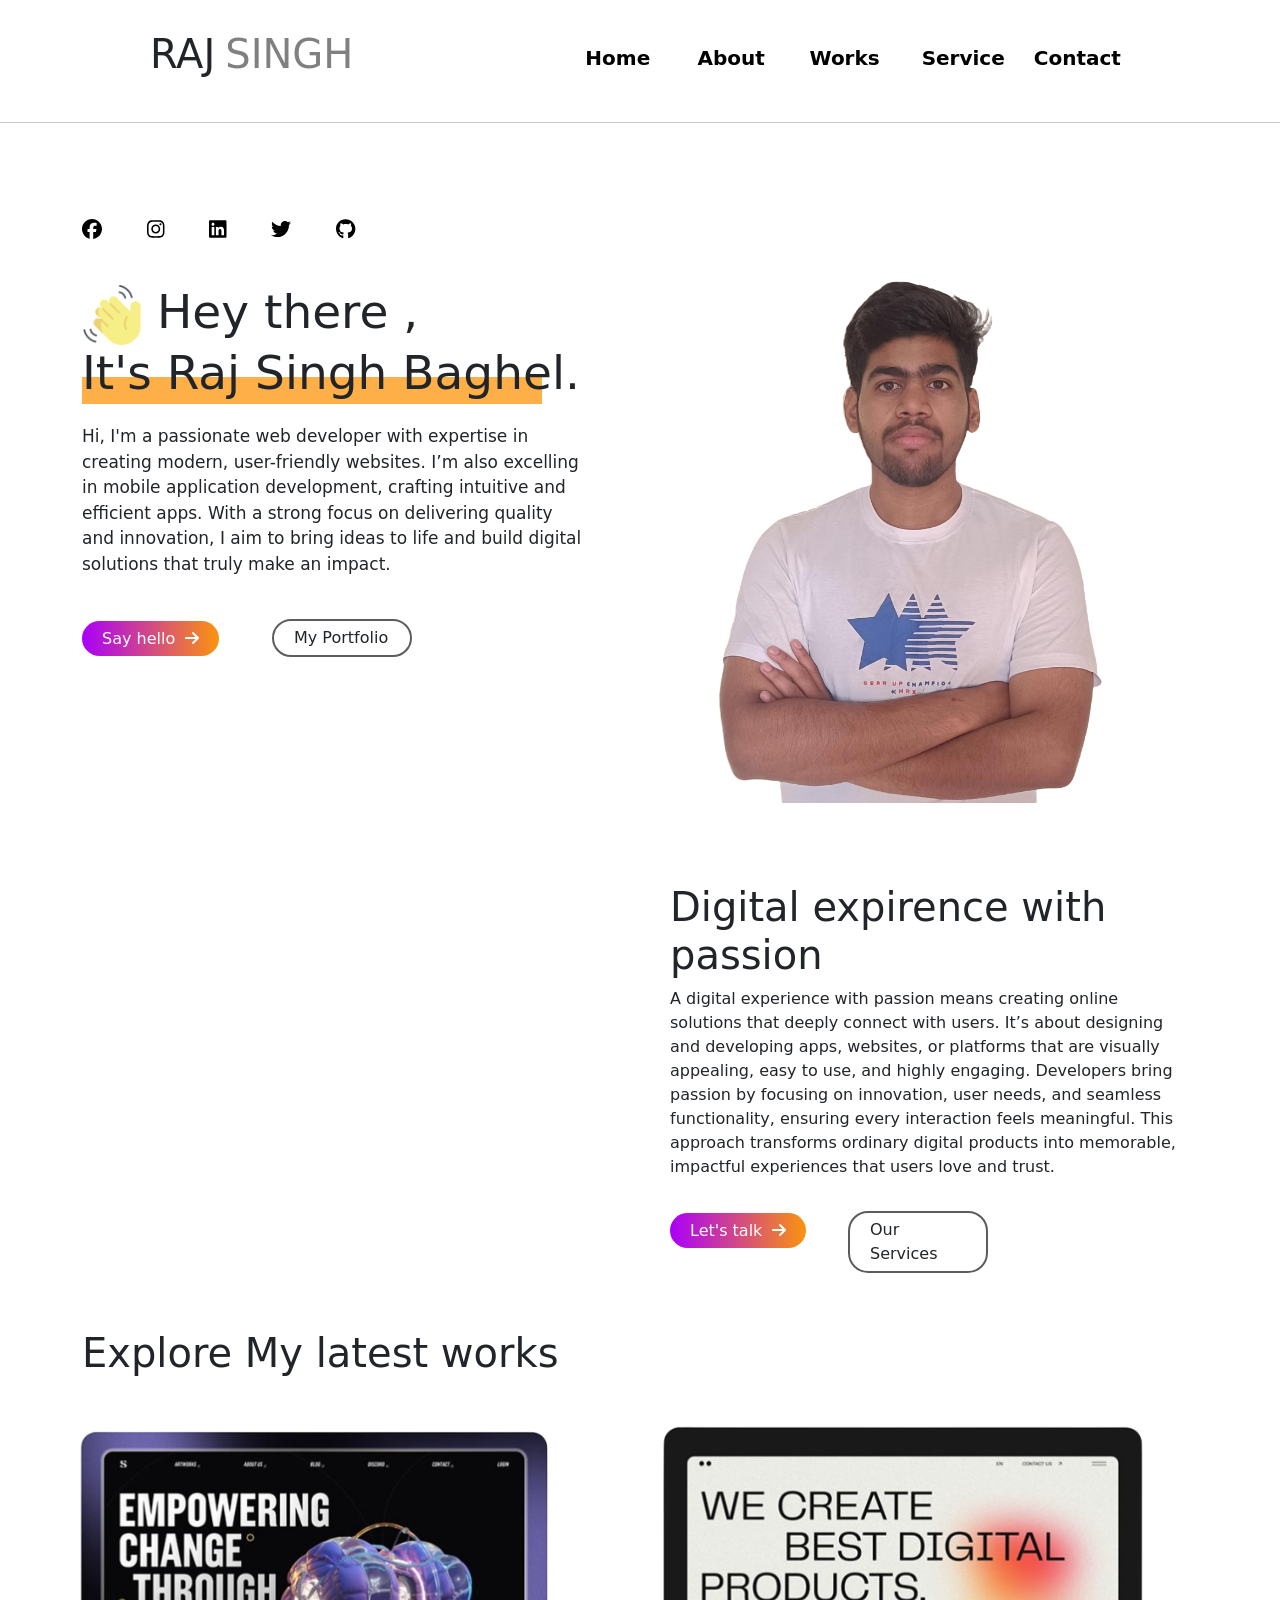
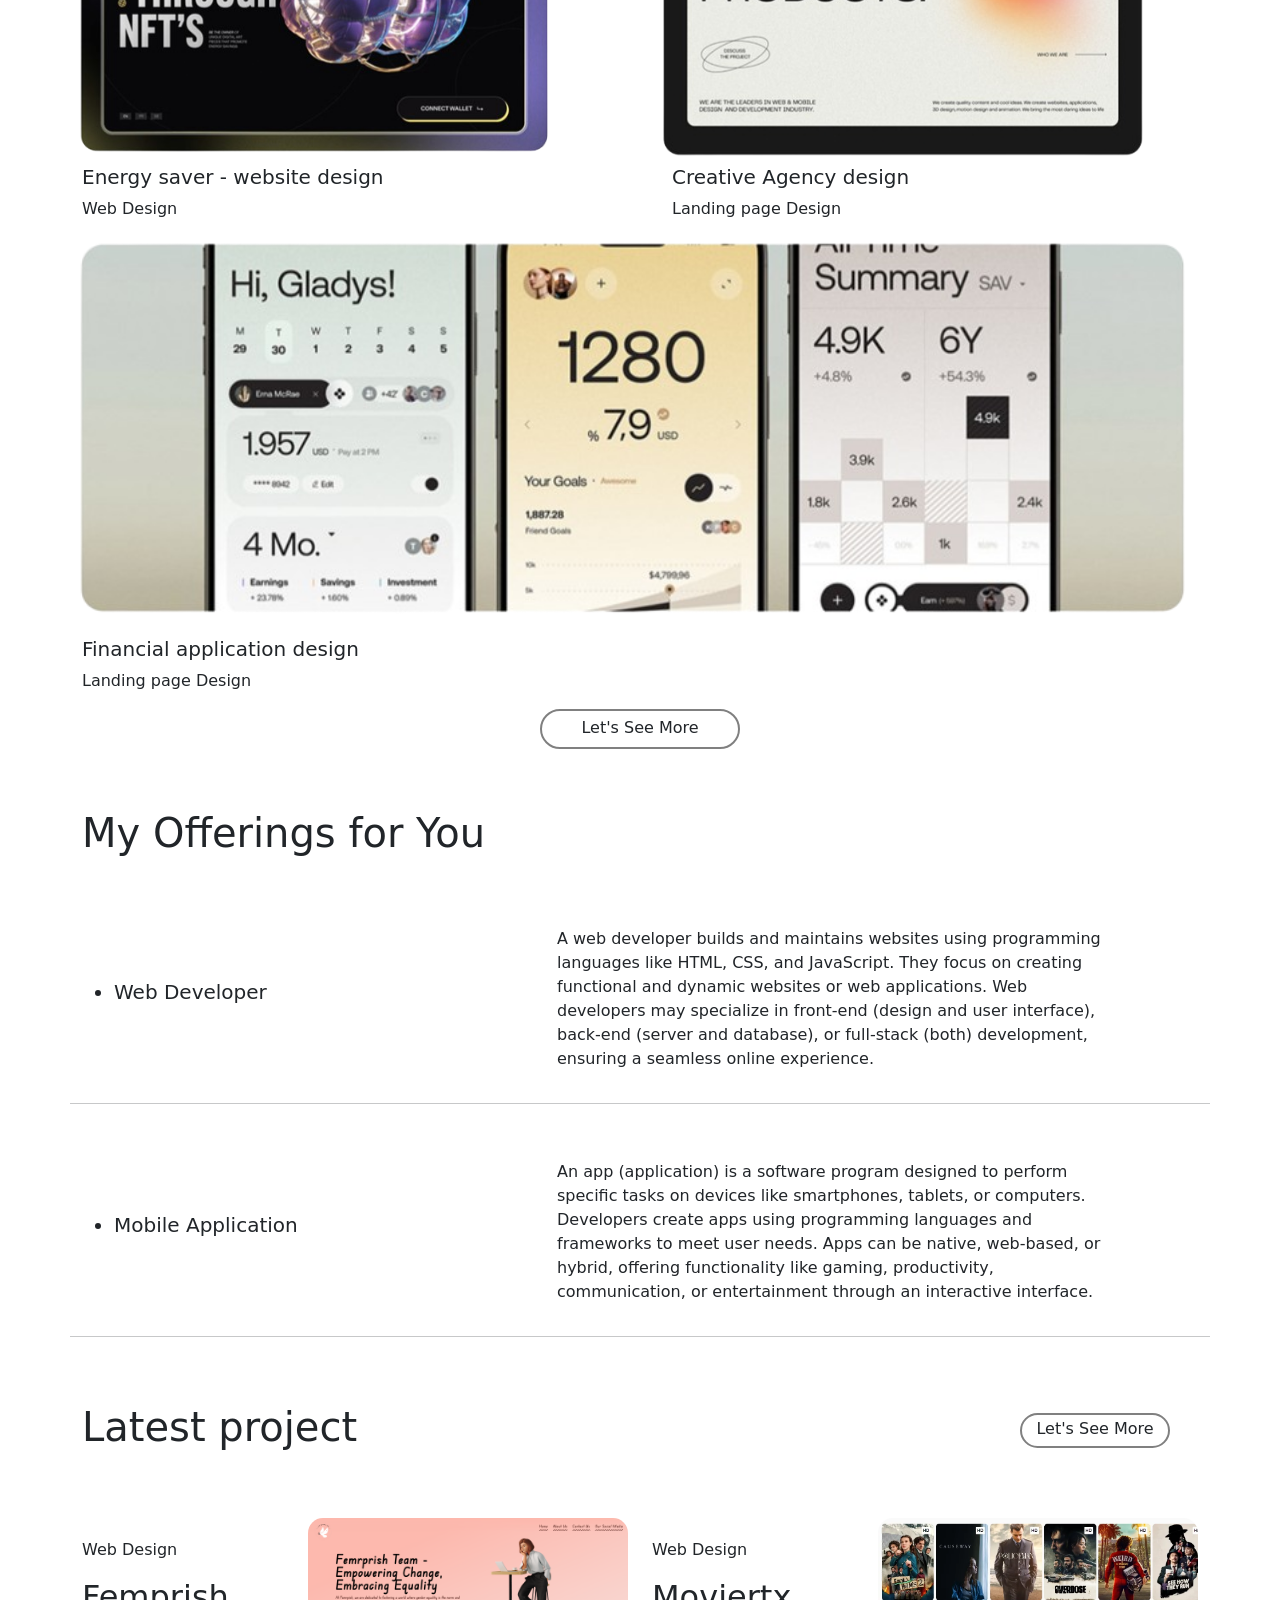
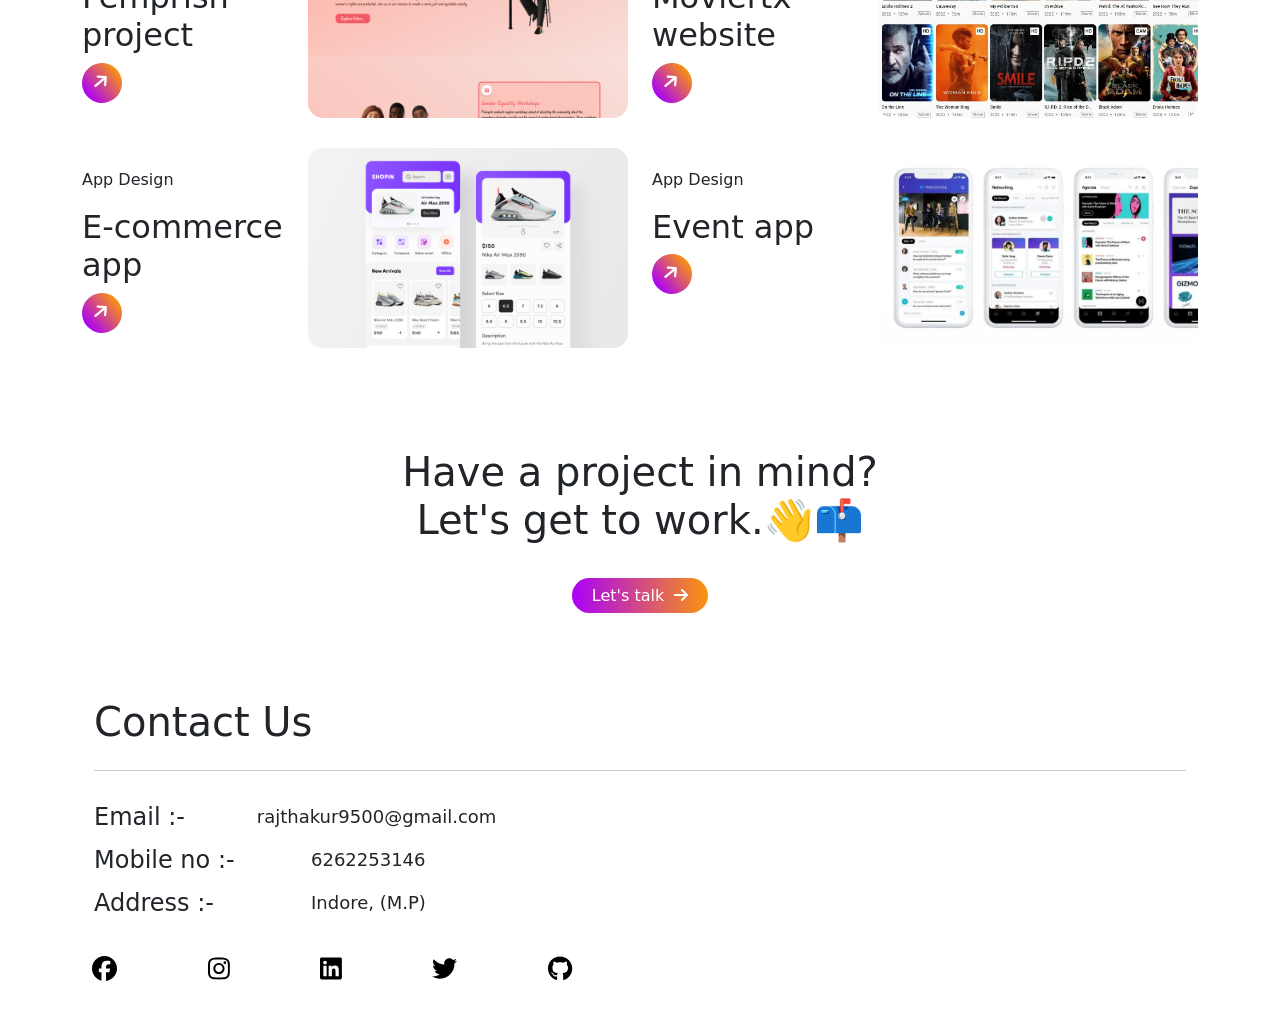
==== index.html @ 068fa15e "by raj" ====
<!DOCTYPE html>
<html lang="en">

<head>
    <meta charset="UTF-8">
    <meta name="viewport" content="width=device-width, initial-scale=1.0">
    <title>Document</title>
    <link rel="stylesheet" href="./assets/css/all.min.css">
    <link rel="stylesheet" href="./assets//css/bootstrap.min.css">
    <link rel="stylesheet" href="./assets/css/style.css">
</head>

<body>
    <div class="container-fluid">

        <div class="row r1">
            
    <nav class="navbar">
            <div class="col-4 c1">
                <div class="col" style="display: flex; align-items: center;justify-content: center;">
                    <h1>RAJ</h1>
                    <h1 style="margin-left: 10px; color: gray;">SINGH</h1>
                </div>
            </div>
            <div class=" col-2 hamburger-menu">
                <i style="font-size: 25px; margin-left: 40px;" class="fa fa-bars"></i>
            </div>
            <div class=" col-lg-10 nav-menu hide">
                <div class="row">
              <div class="col-lg-2 head">  <a href="#home">Home</a></div>
                    
         <div class="col-lg-2 head">
                     
            <a href="#about">About</a>
         </div>
          
           <div class="col-lg-2 head">
             
            <a href="#works">Works</a>
           </div>
            
            
           <div class="col-lg-2 head">
            <a href="#service">Service</a>
            
           </div>
           
           <div class="col-lg-2 head">  
               <a href="#contact">Contact</a>
            </div>
        <!--     <div class="col-lg-2 c2">
                <span class="talk">
                   <a style="text-decoration: none;color: black;" href="mailto:rajthakur9500@gmail.com"> Let's talk<i  class="fa-solid fa-arrow-right"></i></a>
                </span>
   
              </div> -->
             
  
            </div>
           
        </div>
        </nav>
        </div>
        
  

</div>
  
     
        <hr>
        <div class="container">
            <div class="row2">
                <div class="col-lg-12">
                    <div class="row">
                        <div class="col-lg-6 info">
                            <div class="col-lg-6 icons mt-3">
                                <a href="https://www.facebook.com/Rajsinghbaghel003/"><div ><i class="fab fa-facebook"></i></div></a>
                                <a href="https://www.instagram.com/raj_baghel_003/">
                                    <div ><i class="fab fa-instagram"></i></div>
                                </a>
                                <a href="https://www.linkedin.com/in/rajsinghbaghel9500/">
                                    <div ><i class="fab fa-linkedin"></i></div>
                                </a>
                               <a href="https://x.com/RajSing70671135">
                                <div ><i class="fab fa-twitter"></i></div>
                               </a>
                               
                            <a href="https://github.com/Rajsingh9500">
                                <div class=""><i class="fab fa-github"></i></div>
                            </a>
                            </div>
                            <div class="name">
                                <h1><img class="img" src="./assets/img/waving-hand.png" alt=""> Hey there , <br>
                                    <p>It's Raj Singh Baghel.</p>
                                </h1>
                                <div style="background: #feaf48; height: 27px; width: 460px; margin-top: -40px;"></div>

                                <p class="txt1">Hi, I'm a passionate web developer with expertise in creating modern, user-friendly websites. I’m also excelling in mobile application development, crafting intuitive and efficient apps. With a strong focus on delivering quality and innovation, I aim to bring ideas to life and build digital solutions that truly make an impact.</p>


                            </div>
                            <div style="margin-top: 50px;" class="row">
                                <div class="col-lg-4">
                                    <span class="btn_a">
                                        Say hello<i style="margin-left: 10px;" class="fa-solid fa-arrow-right"></i>
                                    </span>
                                </div>
                                <div class="col-lg-4 porfolio">


                                    <p class="btn_b">My Portfolio</p>
                                </div>
                            </div>

                        </div>
                       <div class=" col-lg-6 circle">
                        <div class="col-lg-12 user_img">

                        </div>
                       </div>
                    </div>
                </div>



            </div>

            <div class="col-lg-12 cc">
                <div class="row">
                    <div class="col-lg-6 img1">

                    </div>
                    <div class="col-lg-6 cctxt">
                        <h1>Digital expirence with <br>passion</h1>
                        <p>A digital experience with passion means creating online solutions that deeply connect with users. It’s about designing and developing apps, websites, or platforms that are visually appealing, easy to use, and highly engaging. Developers bring passion by focusing on innovation, user needs, and seamless functionality, ensuring every interaction feels meaningful. This approach transforms ordinary digital products into memorable, impactful experiences that users love and trust.</p>


                        <div style="margin-top: 40px;" class="row">
                            <div class="col-lg-4">
                                <span class="btn_a">
                                    Let's talk<i style="margin-left: 10px;" class="fa-solid fa-arrow-right"></i>
                                </span>
                            </div>
                            <div class="col-lg-4">
                                <p class="btn_b">Our Services</p>
                            </div>
                        </div>
                    </div>
                </div>
            </div>


            <div class="col-lg-12 pr">
                <h1>Explore My latest works</h1>
                <div class="row">
                    <div class="col-lg-6">
                        <div class="pr-img1"></div>
                        <div class="xtxt">
                            <div class="pr-txt">
                                <h5>Energy saver - website design</h5>
                                <p>Web Design</p>
                            </div>
                            
                        </div>
                    </div>
                    <div class="col-lg-6">
                        <div class="pr-img2"></div>
                        <div class="xtxt1">
                            <div class="pr-txt">
                                <h5>Creative Agency design</h5>
                                <p>Landing page Design</p>
                            </div>
                           
                        </div>
                    </div>
                    <div class="col-lg-12">
                        <div class="pr-img3"></div>
                        <div class="xtxt2">
                            <div class="pr-txt">
                                <h5>Financial application design</h5>
                                <p>Landing page Design</p>
                            </div>
                          
                        </div>
                    </div>

                    <div class="col-lg-12 cola ">
                        <p>Let's See More</p>
                    </div>

                </div>
            </div>

            <div id="service" class="col-lg-12">
                <div style="margin-top: 60px; margin-bottom: 40px;">
                    <h1>My Offerings for You</h1>
                </div>
                <div class="row of">
                    <div class="col-lg-5">
                        <ul>
                            <li style="font-size: 20px;">Web Developer</li>
                        </ul>
                    </div>
                    <div class="col-lg-6 d-flex mb-3">
                        <p>

                            A web developer builds and maintains websites using programming languages like HTML, CSS, and JavaScript. They focus on creating functional and dynamic websites or web applications. Web developers may specialize in front-end (design and user interface), back-end (server and database), or full-stack (both) development, ensuring a seamless online experience.
                        </p>
                      
                    </div>
                  
                    <hr>
                </div>

                <div class="row of">
                    <div class="col-lg-5">
                        <ul>
                            <li style="font-size: 20px;">Mobile Application</li>
                        </ul>
                    </div>
                    <div class="col-lg-6 d-flex mb-3">
                        <p>An app (application) is a software program designed to perform specific tasks on devices like smartphones, tablets, or computers. Developers create apps using programming languages and frameworks to meet user needs. Apps can be native, web-based, or hybrid, offering functionality like gaming, productivity, communication, or entertainment through an interactive interface.
                        </p>
                       
                    </div>
                    
                    <hr>
                </div>
                

            </div>
            <div class="col-lg-12 ltpr">
                <div id="works" class="row">
                    <div class="col-10">
                        <h1>Latest project</h1>
                    </div>
                    <div class="col-2 lt">
                        <p>Let's See More</p>
                    </div>


                    <div class="col-lg-6">
                        <div class="row">
                            <div class="col-5 lt-txt">
                                <p>Web Design</p>
                                <h2>Femprish project</h2>
                                <div class="cir">
                                    <i class="fa-solid fa-arrow-right"></i>
                                </div>
                            </div>
                            <div class="col-7  lt-img1"></div>
                        </div>
                    </div>
                    <div class="col-lg-6">
                        <div class="row">
                            <div class="col-5 lt-txt">
                                <p>Web Design</p>
                                <h2>Moviertx website</h2>
                                <div class="cir">
                                    <i class="fa-solid fa-arrow-right"></i>
                                </div>
                            </div>
                            <div class="col-7  lt-img2"></div>
                        </div>
                    </div>
                    <div class="col-lg-6">
                        <div class="row">
                            <div class="col-5 lt-txt">
                                <p>App Design</p>
                                <h2>E-commerce app</h2>
                                <div class="cir">
                                    <i class="fa-solid fa-arrow-right"></i>
                                </div>
                            </div>
                            <div class="col-7  lt-img3"></div>
                        </div>
                    </div>
                    <div class="col-lg-6">
                        <div class="row">
                            <div class="col-5 lt-txt">
                                <p>App Design</p>
                                <h2>
                                    Event app
                                </h2>
                                <div class="cir">
                                    <i class="fa-solid fa-arrow-right"></i>
                                </div>
                            </div>
                            <div class="col-7 lt-img4"></div>
                        </div>
                    </div>
                </div>
            </div>
           <!--  <div class="col-lg-12 blog">
                <div class="row">
                    <div class="col-10">
                        <h1>Latest blog post</h1>
                    </div>
                    <div class="col-2 lt">
                        <span class="">
                            My Portfolio
                            <i style="margin-left: 10px;" class="fa-solid fa-arrow-right"></i>
                        </span>
                    </div> -->
                   <!--  <div class="col-lg-4">
                        <div class="bl-img"></div>
                        <h3>It's blog focus on web design an d showcase our skills
                        </h3>
                        <p>Lorem, ipsum dolor sit amet consectetur adipisicing elit. Tempore perspiciatis id fugit
                            dignissimos amet ipsa qui laudantium velit quis ducimus ratione eius voluptates, laboriosam,
                            modi unde eveniet repudiandae. Maiores, adipisci?</p>
                    </div>
                    <div class="col-lg-4">
                        <div class="bl-img1"></div>
                        <h3>It's blog focus on App design an d showcase our skills
                        </h3>
                        <p>Lorem, ipsum dolor sit amet consectetur adipisicing elit. Tempore perspiciatis id fugit
                            dignissimos amet ipsa qui laudantium velit quis ducimus ratione eius voluptates, laboriosam,
                            modi unde eveniet repudiandae. Maiores, adipisci?</p>
                    </div>
                    <div class="col-lg-4">
                        <div class="bl-img2"></div>
                        <h3>It's blog focus on web design an d showcase our skills
                        </h3>
                        <p>Lorem, ipsum dolor sit amet consectetur adipisicing elit. Tempore perspiciatis id fugit
                            dignissimos amet ipsa qui laudantium velit quis ducimus ratione eius voluptates, laboriosam,
                            modi unde eveniet repudiandae. Maiores, adipisci?</p>
                    </div>
                </div>
            </div> -->

            <div class="col-lg-6 e ">
                <h1>Have a project in mind? Let's get to work.👋📫</h1>
                <div style="margin-top: 40px;" class="row">
                    <div class="col-lg-12">
                        <span class="btn_a">
                            <a style="text-decoration: none;color: #fff;" href="mailto:rajthakur9500@gmail.com"> Let's talk<i style="margin-left: 10px; color: #fff;" class="fa-solid fa-arrow-right"></i></a>
                        </span>
                    </div>
                   
                </div>
            </div>
<div class="container-fluid">
    <div class="row">
        <div id="contact" class="col-lg-12 mt-3">
                <h1 class="mt-4 mb-4">Contact Us </h1>  
                <hr>   
        </div>
        <div class="col-lg-7 mt-3">
            <div class="row">
      <div class="col-3">
      <h4>Email :-</h4>
      </div>
      <div class="col-3">
        <p style="font-size: 18px;">rajthakur9500@gmail.com</p>
      </div>
            </div>
        </div>
        <div class="col-lg-7">
            <div class="row" >
      <div class="col-4">
      <h4>Mobile no :-</h4>
      </div>
      <div class="col-3">
        <p style="font-size: 18px;">6262253146</p>
      </div>
            </div>
        </div>
        <div class="col-lg-7">
            <div class="row" >
      <div class="col-4">
      <h4>Address :-</h4>
      </div>
      <div class="col-3">
        <p style="font-size: 18px;">Indore, (M.P)</p>
      </div>
            </div>
        </div>
    </div>
</div>
           

          
            <div class="col-lg-12 mt-4 mb-4">
                <div class="row">
                    <div class="col-lg-8">
                        <div class="col  logo">
                            <a href="https://www.facebook.com/Rajsinghbaghel003/"><div ><i class="fab fa-facebook"></i></div></a>
                                <a href="https://www.instagram.com/raj_baghel_003/">
                                    <div ><i class="fab fa-instagram"></i></div>
                                </a>
                                <a href="https://www.linkedin.com/in/rajsinghbaghel9500/">
                                    <div ><i class="fab fa-linkedin"></i></div>
                                </a>
                               <a href="https://x.com/RajSing70671135">
                                <div ><i class="fab fa-twitter"></i></div>
                               </a>
                          
                            <a href="https://github.com/Rajsingh9500">
                                <div class=""><i class="fab fa-github"></i></div>
                            </a>
                        </div>
                    </div>
                
                    <!-- <div class="col-lg-4 bt">

                        <div class="row">
                            <div class="col">
                                <p>Home</p>
                            </div>
                            <div class="col">
                                <p>About</p>
                            </div>
                            <div class="col">
                                <p>Works</p>
                            </div>
                            <div class="col">
                                <p>Service</p>
                            </div>
                            <div class="col">
                                <p>Contact</p>
                            </div>

                        </div>
                    </div> -->
                </div>
            </div>

        </div>


    </div>

<script src="./assets/js/main.js"></script>

    <script src="./assets/js/all.min.js"></script>
    <script src="./assets/js/bootstrap.bundle.min.js"></script>
</body>

</html>
---- assets/css/style.css ----
.talk {


    padding: 5px 30px 5px 30px;
    border-radius: 20px;
    border: 1px solid gray;
    cursor: pointer;
  font-size: 20px;
}





.r1 {
    align-items: center;
    margin-top: 10px;
    display: flex;
}


.r1 .nav-menu {
    text-align: center;
    


    width: 590px;
    justify-content: space-between;
   
    a{
        text-decoration: none;
        color: black;
        font-size: 20px;
        font-weight: 600;
        cursor: pointer;
 
    }
    .head{
        margin-top: 10px;
   
        padding: 10px;
        font-size: 20px;
     
    }
    .head:hover{
       background-color: whitesmoke;
       box-shadow: 1px 2px 5px #fff;
     
       transition: all 1s;
     
    }

}

.c2 {
    width: 600px;

    text-align: center;
    justify-content: center;
    margin-top: 20px;




}

 



.r1 .nav-menu a:hover {
    background: linear-gradient(to right, #aa00f9, #fa940f);
    -webkit-text-fill-color: transparent;
    -webkit-background-clip: text;
    scale: 1.3;

    transition-duration: 1s;
}

.row2 {
    margin-top: 50px;
    cursor: pointer;

    .icons {
        display: flex;
        justify-content: space-between;
        margin-bottom: 40px;
    }

    .name {
        h1 {
            font-size: 47px;
        }
    }

    .img {
        height: 60px;
    }

    .txt1 {
        width: 500px;
        margin-top: 20px;
        font-size: 17px;
    }

    .btn1 {
        margin-top: 50px;
        display: inline-flex;
    }



}

.btn_a {
    background: linear-gradient(to right, #aa00f9, #fa940f);
    padding: 8px 20px 8px 20px;
    border-radius: 20px;
    color: #fff;
    cursor: pointer;

}

.btn_b {
    width: 140px;
    padding: 5px 20px 5px 20px;
    border-radius: 20px;

    margin-top: -8px;
    border: 2px solid #000000a3;
    cursor: pointer;
    font-weight: 500;




}


.user_img {
    background: url(../img/user\ copy.png);
    background-repeat: no-repeat;
    height: 600px;
    background-position: center;
   
justify-content: center;
    background-size: cover;
    align-items: center;
}

.info {
    margin-top: 20px;
}
.info .icons {
    margin-top: 20px;
    .fa-facebook{
        font-size: 20px;
        color: black;
    }
    .fa-instagram{
        font-size: 20px;
        color: black;
    }
    .fa-linkedin{
        font-size: 20px;
        color: black;
    }
    .fa-twitter{
        font-size: 20px;
        color: black;
    }
    .fa-github{
        font-size: 20px;
        color: black;
    }
    .fa-facebook:hover{
        font-size: 30px;
        scale: 1.3;
        transition-duration: 1s;
   
    }
    .fa-instagram:hover{
        font-size: 30px;
        scale: 1.3;
        transition-duration: 1s;
    }
    .fa-linkedin:hover{
        font-size: 30px;
        scale: 1.3;
        transition-duration: 1s;
    }
    .fa-twitter:hover{
        font-size: 30px;
        scale: 1.3;
        transition-duration: 1s;
    }
    .fa-github:hover{
        font-size: 30px;
        scale: 1.3;
        transition-duration: 1s;
    }
}

.img1 {
    background: url(../img/img1.jpg);
    height: 350px;


    background-size: cover;
    border-radius: 15px;

}

.cc {
    margin-top: 50px;
}

.cctxt {
    padding: 0px 30px 0px 30px;
}

.pr {
    margin-top: 40px;
}

.pr-img1 {
    background: url(../img/pr1.png);
    height: 350px;
    background-size: contain;
    background-repeat: no-repeat;
    margin-left: -20px;

}

.pr-img2 {
    background: url(../img/pr2.png);
    height: 350px;
    background-size: contain;
    background-repeat: no-repeat;
    /*  margin-left: -20px; */
}

.pr-img3 {
    background: url(../img/pr3.png);
    height: 400px;
    background-size: contain;
    background-repeat: no-repeat;
    margin-left: -40px;
}

/* .pr-btn {
    border: 2px solid gray;
    justify-content: center;
    text-align: center;
    padding-top: 5px;
    height: 40px;
    width: 55px;
    border-radius: 20px;


} */


.xtxt {
    display: flex;
    justify-content: space-between;
    width: 550px;

}

.xtxt1 {
    display: flex;
    justify-content: space-between;
    width: 550px;
    margin-left: 20px;

}

.xtxt2 {
    display: flex;
    justify-content: space-between;


}

.cola {
    border: 2px solid gray;
    width: 200px;
    border-radius: 20px;
    text-align: center;
    padding-top: 5px;

    height: 40px;
    margin-top: 20px;

    justify-content: center;
    margin: auto;
}

.of {
    align-items: center;
    margin-bottom: 10px;

}

.lt {
    border: 2px solid gray;
    width: 150px;
    border-radius: 20px;
    justify-content: center;
    height: 35px;
    padding-top: 2px;
    text-align: center;
    margin-top: 10px;
    margin-bottom: 40px;


}

.ltpr {
    margin-top: 50px;
    justify-content: center;
}

.cir {
    height: 40px;
    width: 40px;
    background: linear-gradient(to right, #aa00f9, #fa940f);

    text-align: center;
    transform: rotate(-40deg);
    border-radius: 20px;
    padding-top: 8px;

    .fa-arrow-right {
        font-size: 18px;

        color: #fff;


    }
}

.lt-img1 {
    background: url(../img/astro-femprish.png);
    height: 200px;
    width: 320px;
    border-radius: 15px;
    background-size: cover;
    background-repeat: no-repeat;
}

.lt-img2 {
    background: url(../img/movie.png);
    height: 200px;
    width: 320px;
    border-radius: 15px;
    background-size: cover;
    background-repeat: no-repeat;
}

.lt-img3 {
    background: url(../img/ecommerce.png);
    height: 200px;
    width: 320px;
    border-radius: 15px;
    background-size: cover;
    background-repeat: no-repeat;
}

.lt-img4 {
    background: url(../img/event.png);
    height: 200px;
    width: 320px;
    border-radius: 15px;
    background-size: cover;
    background-repeat: no-repeat;
}

.col-lg-6 {
    margin-top: 30px;
}

.lt-txt {
    margin-top: 20px;
}

.blog {
    margin-top: 50px;
}

.bl-img {
    background: red;
    height: 250px;
    margin-bottom: 20px;
    border-radius: 15px;
}

.bl-img1 {
    background: red;
    height: 250px;
    margin-bottom: 20px;
    border-radius: 15px;
}

.bl-img2 {
    background: red;
    height: 250px;
    margin-bottom: 20px;
    border-radius: 15px;
}

.e {

    text-align: center;
align-items: center;
    margin: auto;
    margin-top: 100px;
    margin-bottom: 50px;
}

.logo {
    display: flex;
    justify-content: space-between;
    width: 480px;
}


.bt {
    justify-content: flex-end;
    align-items: flex-end;

}

.bt p:hover {
    background: linear-gradient(to right, #aa00f9, #fa940f);
    -webkit-text-fill-color: transparent;
    -webkit-background-clip: text;
}

.bt p {
    font-weight: 600;
 
    
}
.logo{
    margin-left: 10px;
.fa-facebook{
    font-size: 25px;
    color: black;
}
.fa-instagram{
    font-size: 25px;
    color: black;
}
.fa-linkedin{
    font-size: 25px;
    color: black;
}
.fa-twitter{
    font-size: 25px;
    color: black;
}
.fa-github{
    font-size: 25px;
    color: black;
}
}


@media(max-width:720px)
{
   .row2 .btn_b{
    margin-top: 20px;
 
   }
   .cc .btn_b{
    margin-top: 20px;
   }
   .bt{
    margin-top: 20px;
   }
   .logo a {
    margin-top: 20px;
    margin-left: 10px;
.fa-facebook{
    font-size: 35px;
    color: black;
}
.fa-instagram{
    font-size: 35px;
    color: black;
}
.fa-linkedin{
    font-size: 35px;
    color: black;
}
.fa-twitter{
    font-size: 35px;
    color: black;
}
.fa-github{
    font-size: 35px;
    color: black;
}
    .fa-facebook:hover{
        font-size: 30px;
        scale: 1.2;
        transition-duration: 1s;
   
    }
    .fa-instagram:hover{
        font-size: 30px;
        scale: 1.2;
        transition-duration: 1.2s;
    }
    .fa-linkedin:hover{
        font-size: 30px;
        scale: 1.2;
        transition-duration: 1s;
    }
    .fa-twitter:hover{
        font-size: 30px;
        scale: 1.2;
        transition-duration: 1s;
    }
    .fa-github:hover{
        font-size: 30px;
        scale: 1.2;
        transition-duration: 1s;
    }
}

}

.r1 .navicon{
    padding-right: 1.5rem;
    cursor: pointer;
}
@media(max-width:1000px)
{

   .row2 .btn_b{
    margin-top: 20px;
   }
   .cc .btn_b{
  
    margin-top: 20px;
   }
   
   .nav-menu p:hover {
 scale: 1.3;

 transition-duration: 1s;
}
}
.r1 .hide{
    display: none;

}

@media (min-width:600px){
    .navbar{
        justify-content: space-around;
    }
  
    .r1 .hide{
        display: flex;
        position: static;
        width: 700px;
        justify-content: center;
        
        margin-top: -10px;
        background: none;
    }
    .hide a{
        display: inline-block;
        padding: 15px 20px;
    }
    
    
   .hamburger-menu{
    display: none;
   margin-left: 40px;
   }
   .talk {


    padding: 5px 15px 5px 15px;
    border-radius: 20px;
    border: 1px solid gray;
    cursor: pointer;
  font-size: 20px;
}
.r1 .nav-menu {
   }
    .head{

        
      
        font-size: 20px;
        background-color: #fff;
    
    }

}
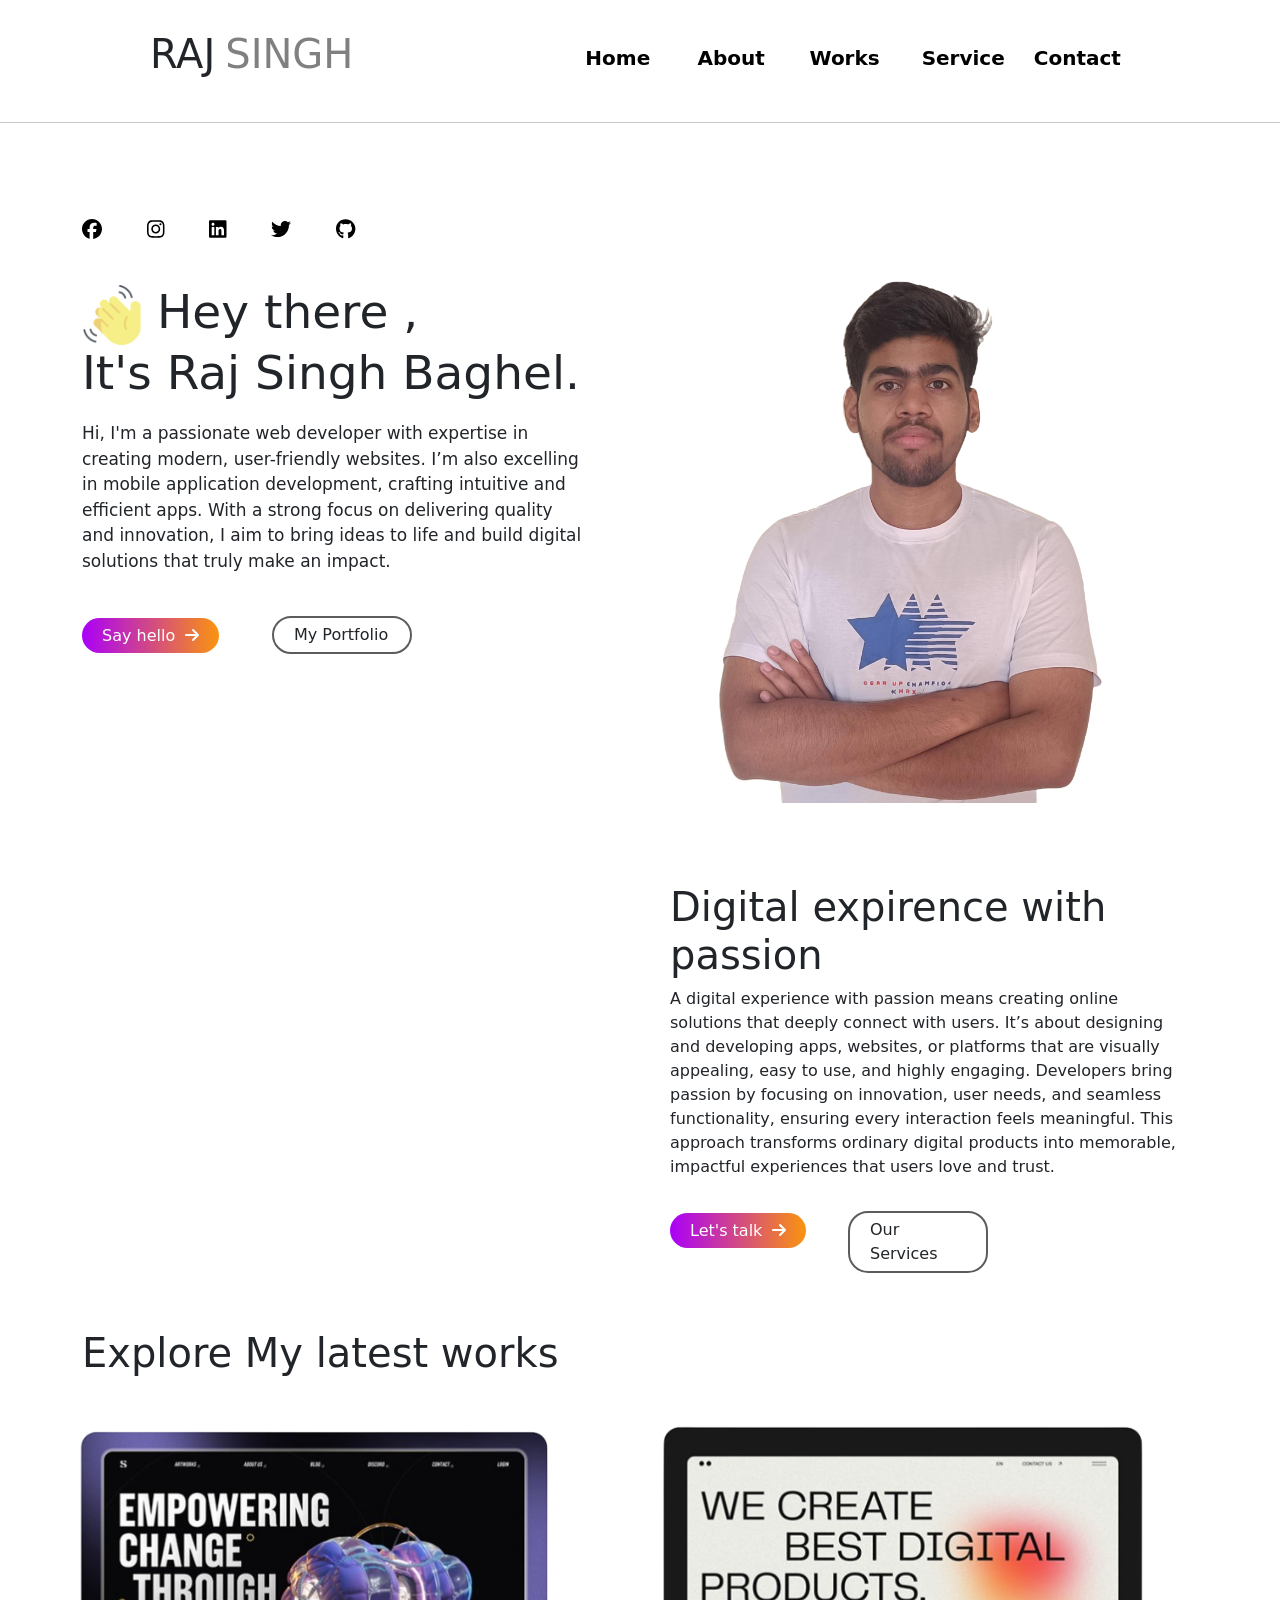
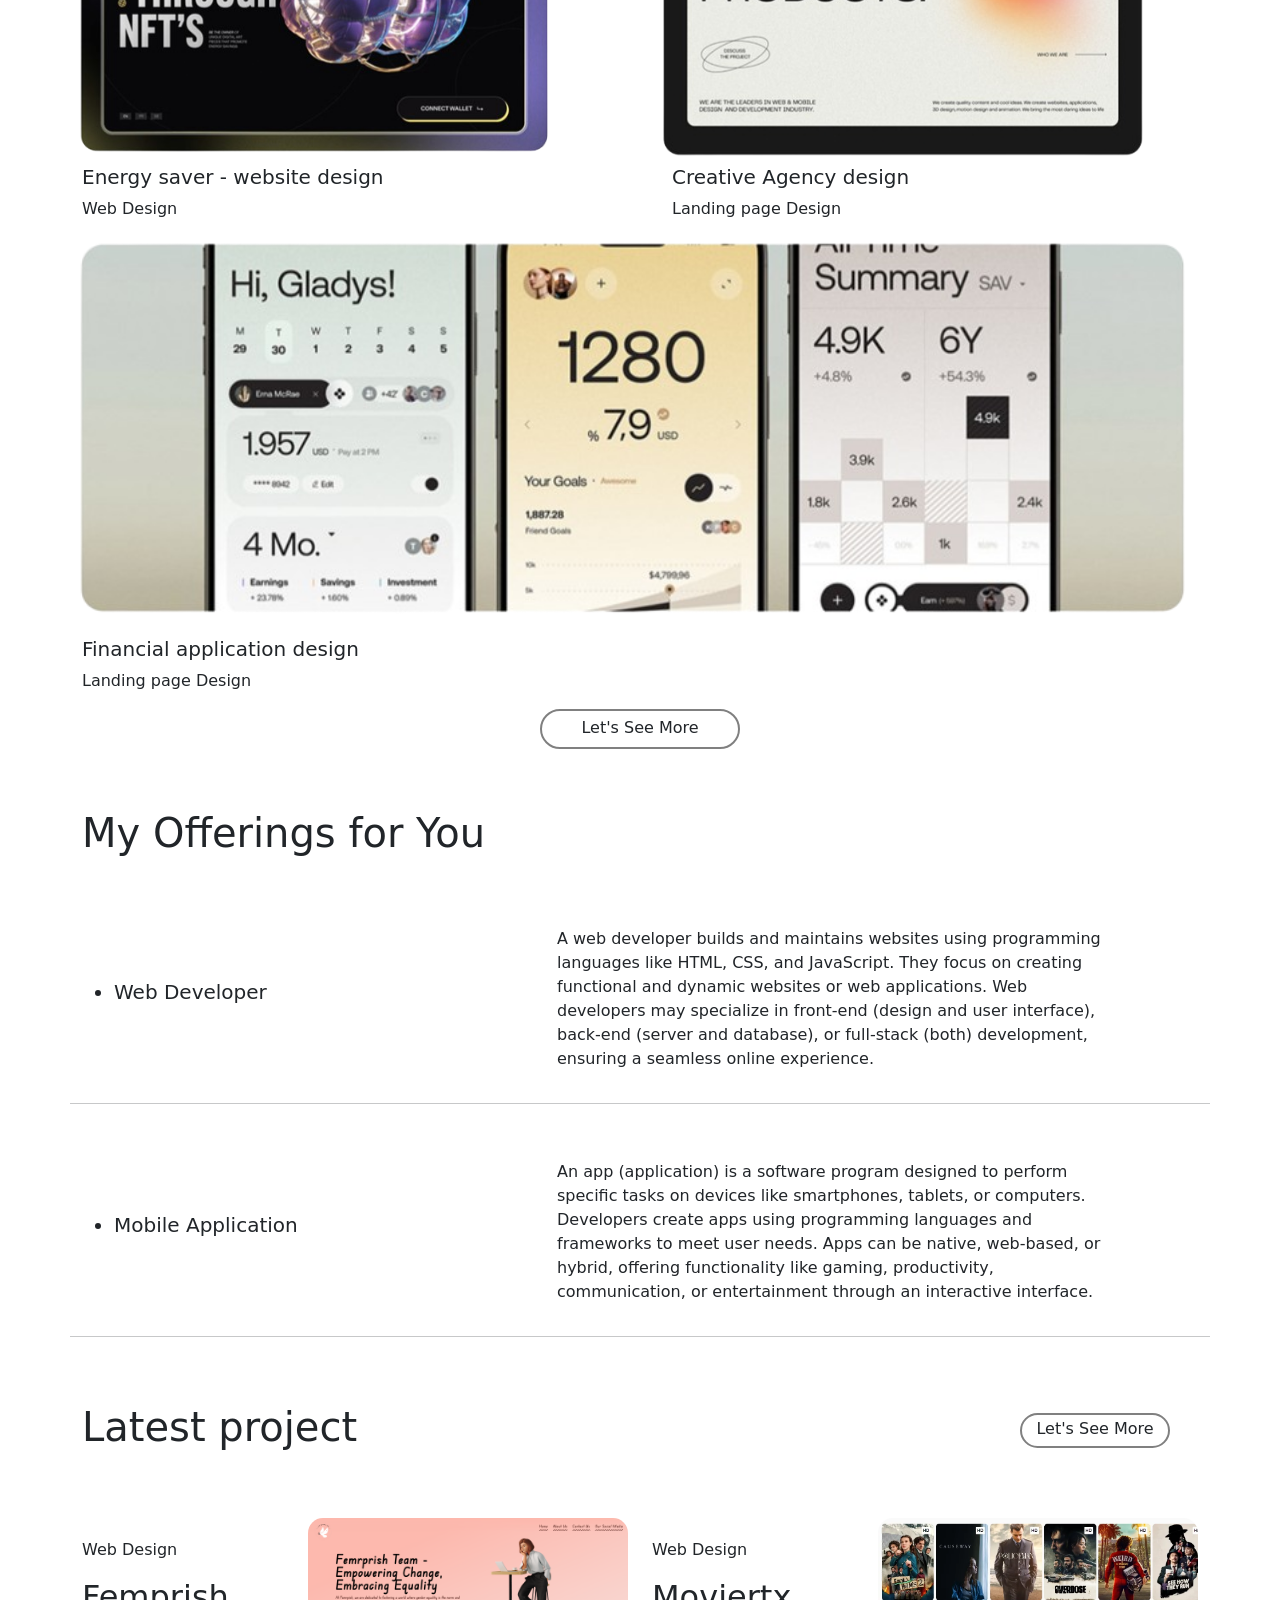
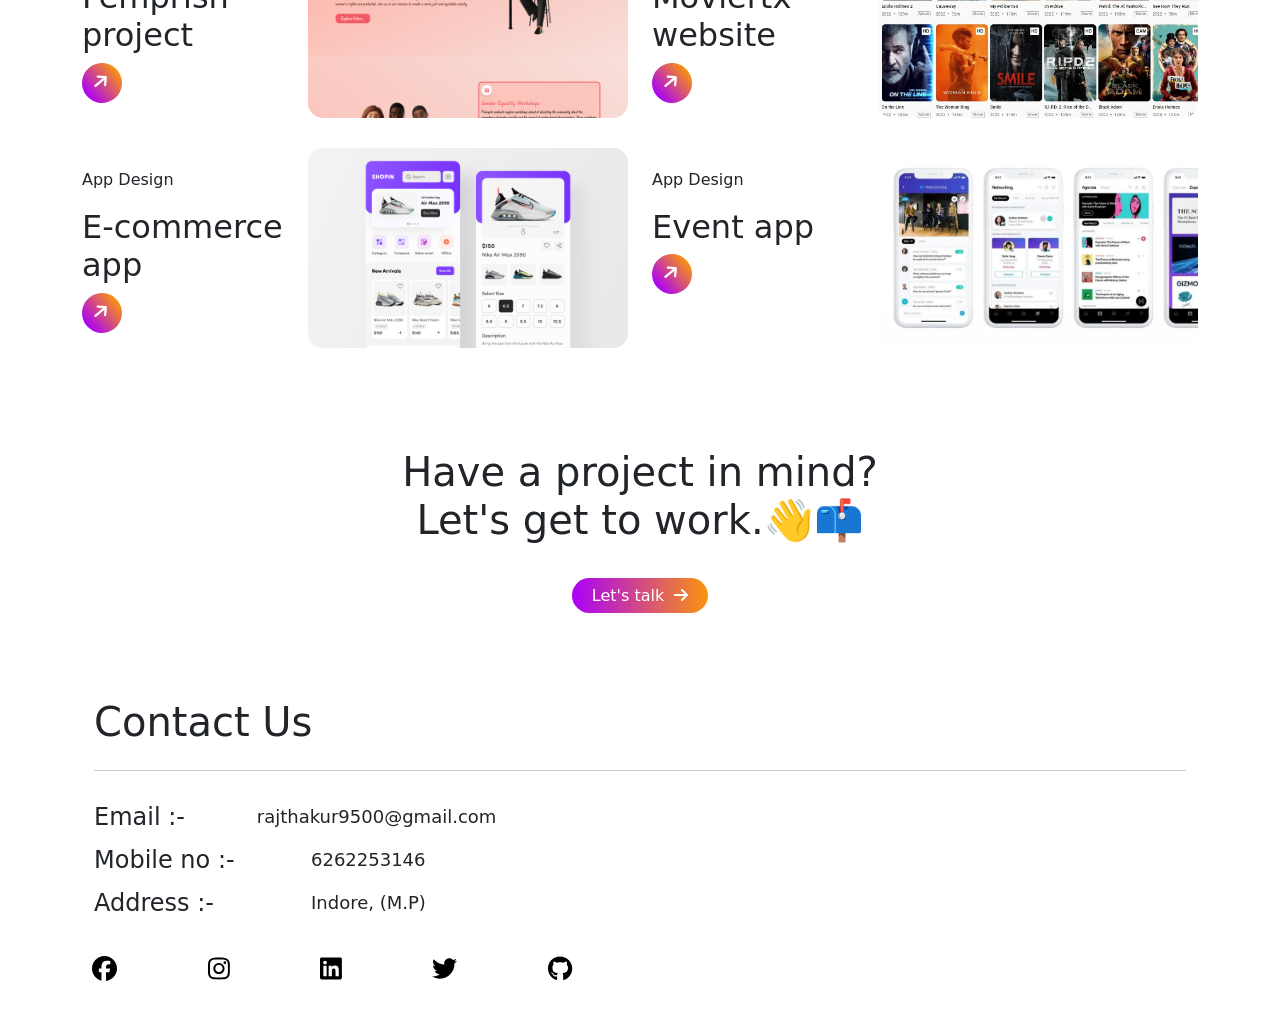
==== commit 10d13c21: "by raj" ====
--- a/index.html
+++ b/index.html
@@ -93,7 +93,7 @@
                                 <h1><img class="img" src="./assets/img/waving-hand.png" alt=""> Hey there , <br>
                                     <p>It's Raj Singh Baghel.</p>
                                 </h1>
-                                <div style="background: #feaf48; height: 27px; width: 460px; margin-top: -40px;"></div>
+         <!--                        <div style="background: #feaf48; height: 27px; width: 460px; margin-top: -40px;"></div> -->
 
                                 <p class="txt1">Hi, I'm a passionate web developer with expertise in creating modern, user-friendly websites. I’m also excelling in mobile application development, crafting intuitive and efficient apps. With a strong focus on delivering quality and innovation, I aim to bring ideas to life and build digital solutions that truly make an impact.</p>
 
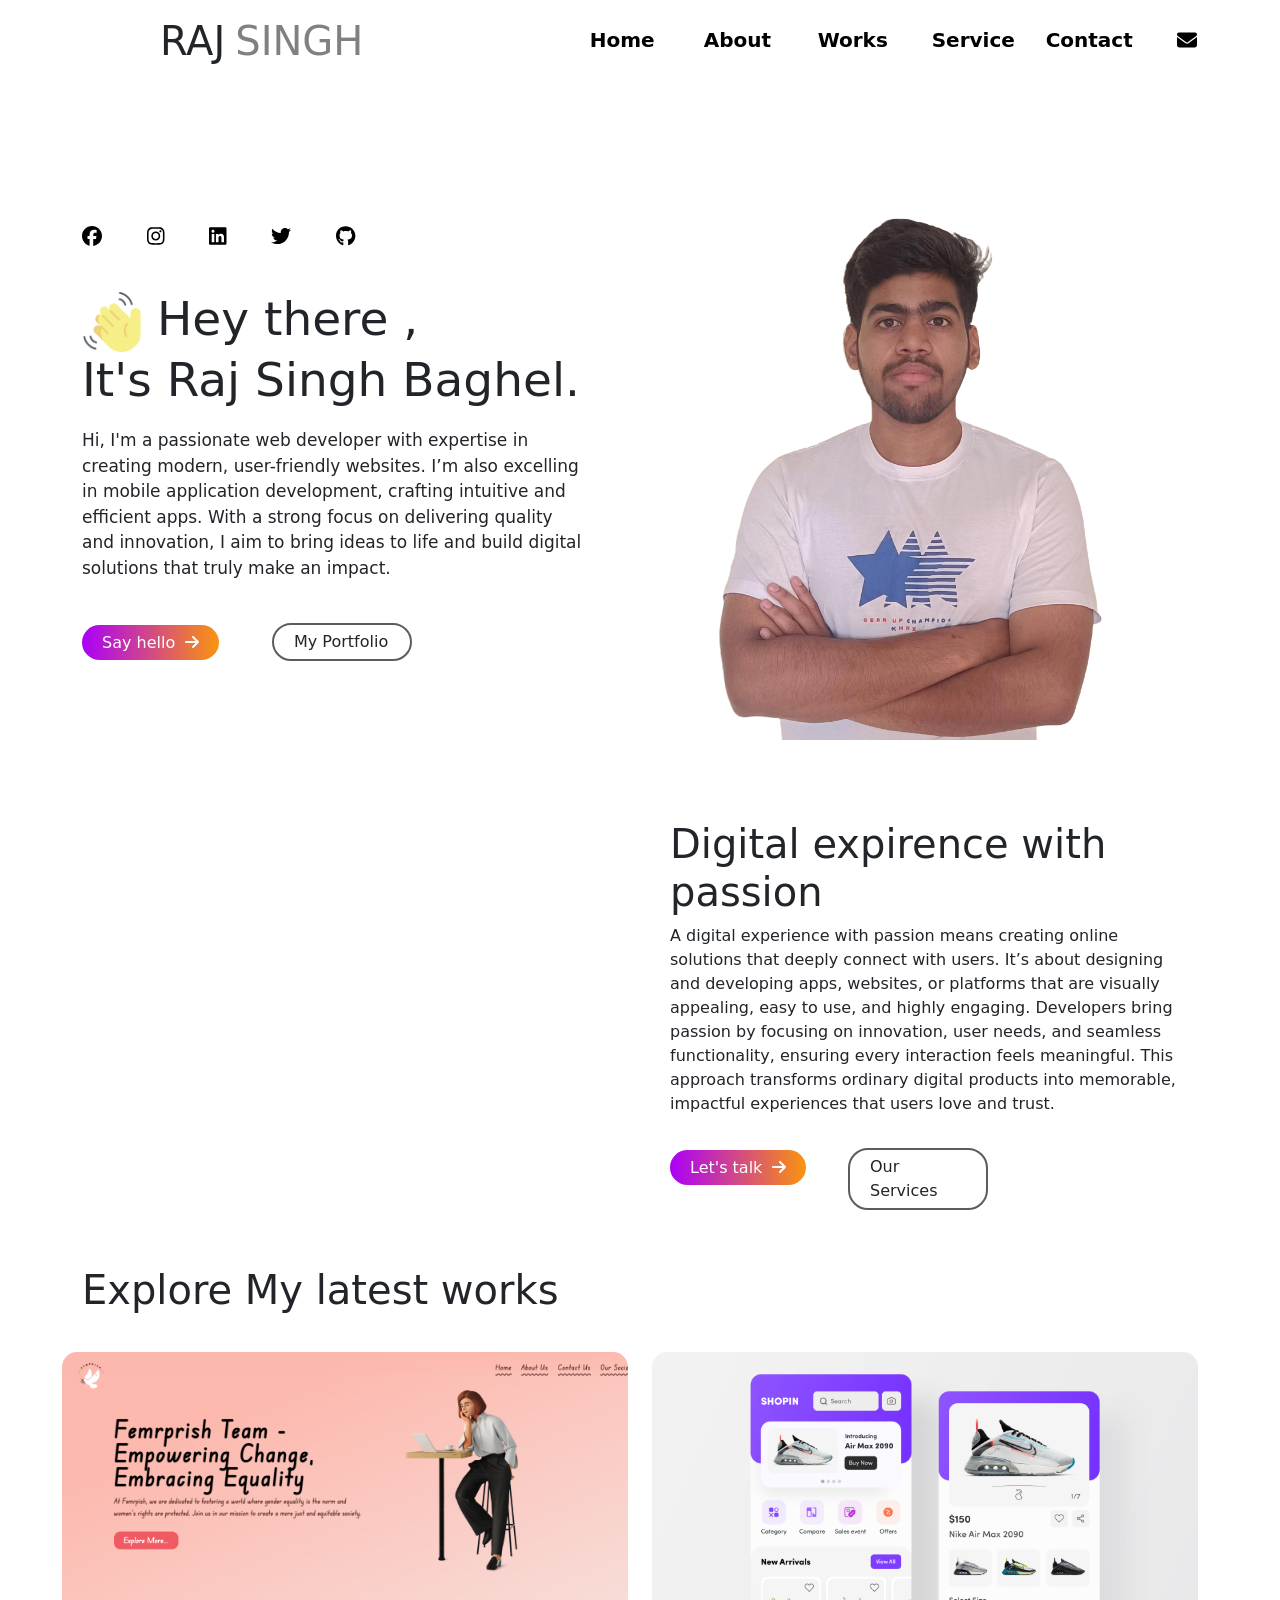
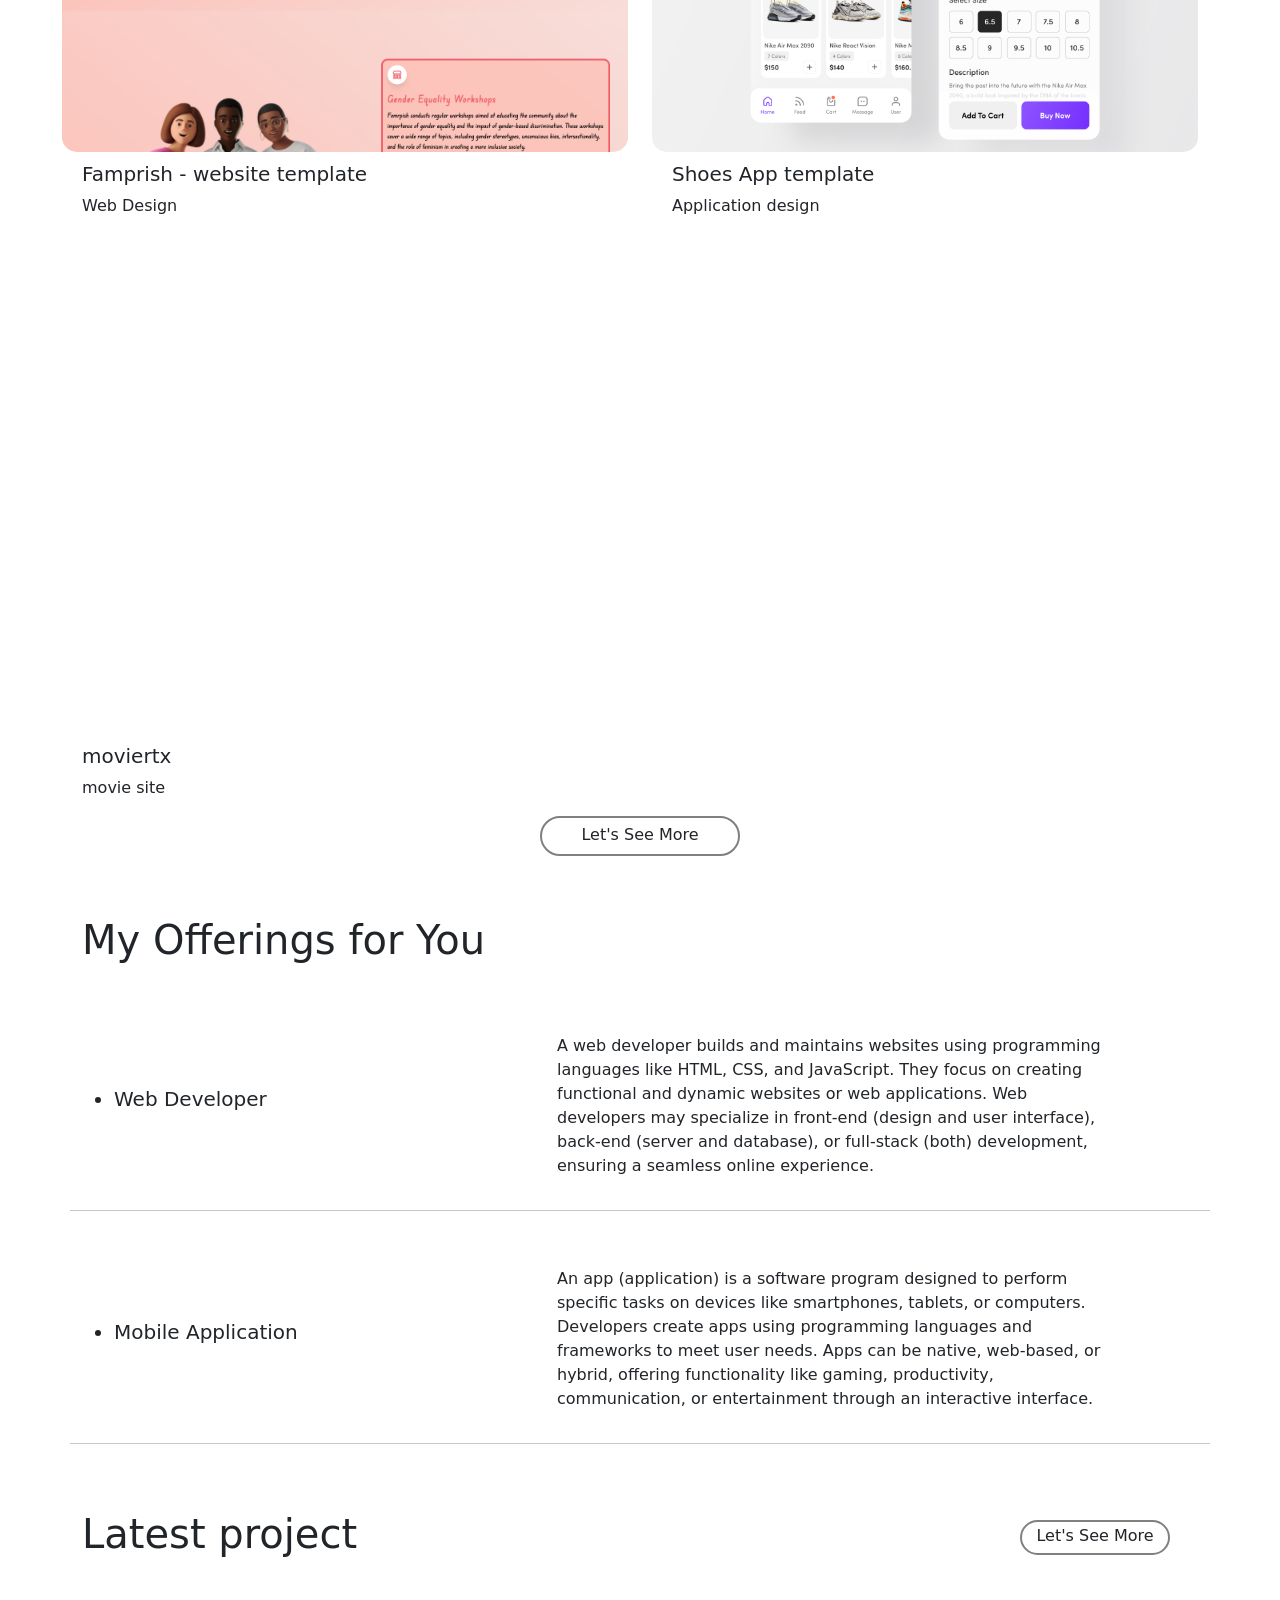
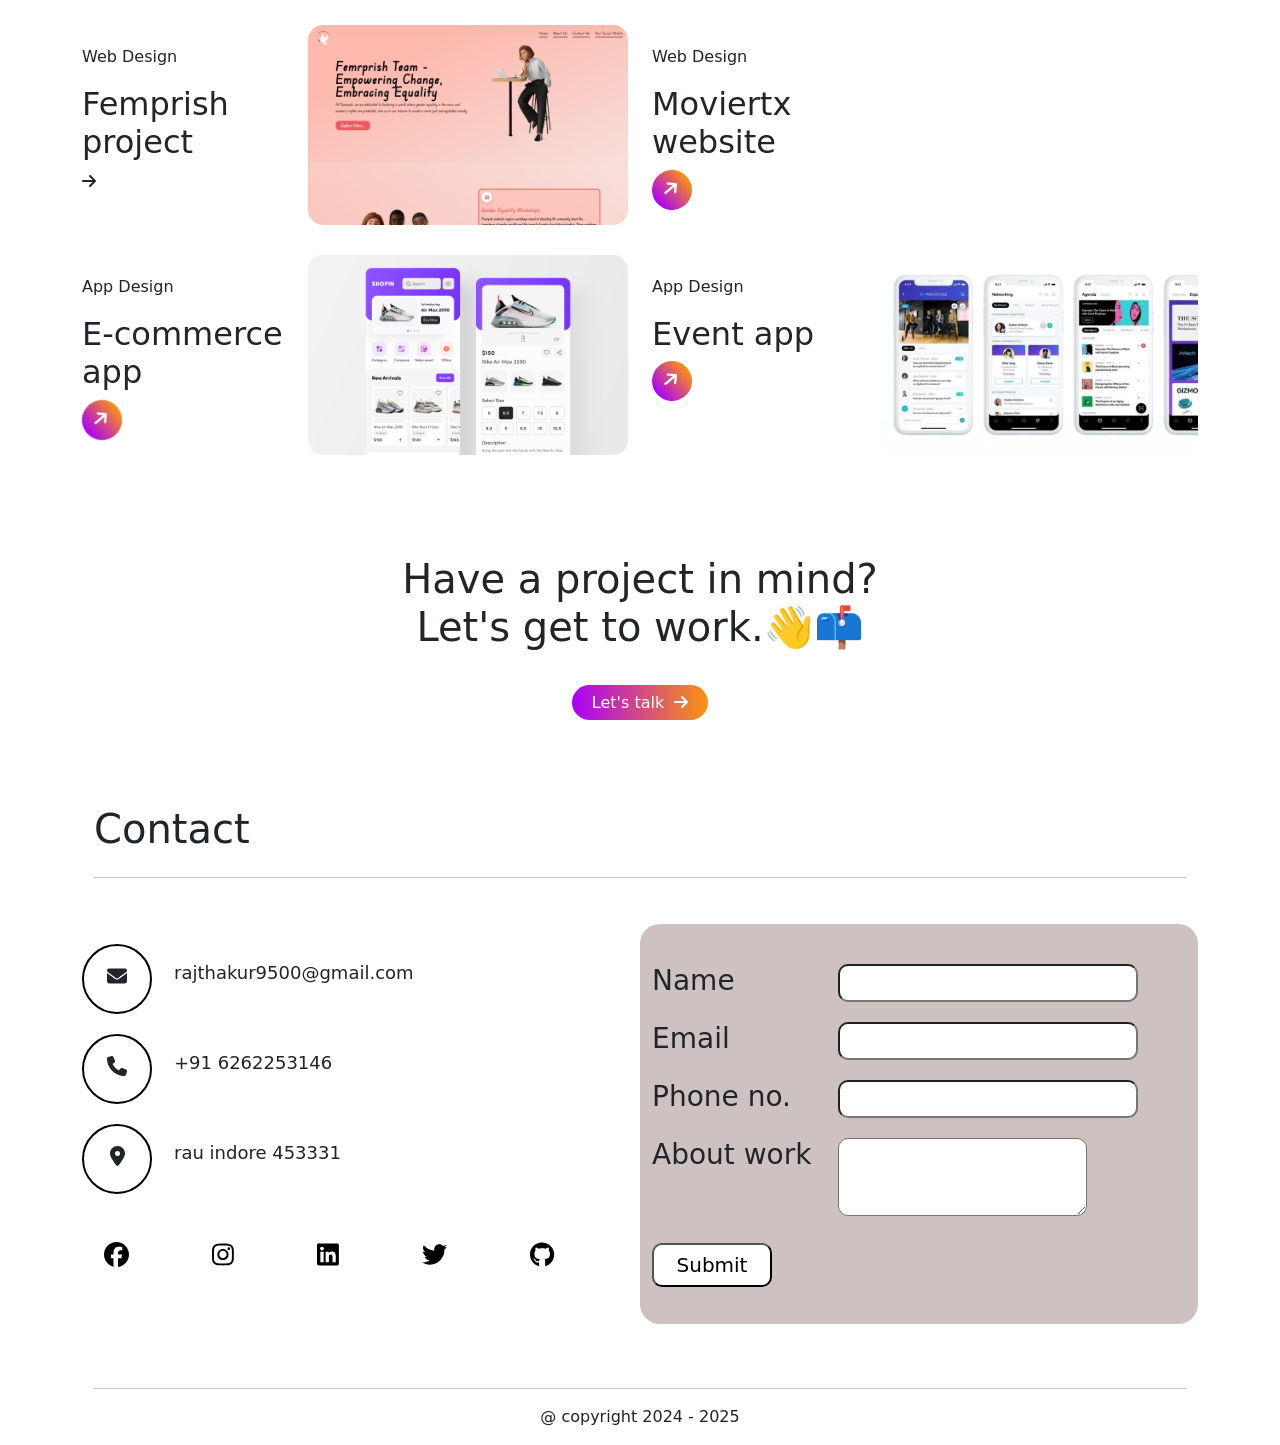
==== commit 244c0d32: "by raj" ====
--- a/index.html
+++ b/index.html
@@ -17,21 +17,22 @@
             
     <nav class="navbar">
             <div class="col-4 c1">
-                <div class="col" style="display: flex; align-items: center;justify-content: center;">
+                <div class="col" style="display: flex; align-items: center;justify-content: center; margin-top: 10px;">
                     <h1>RAJ</h1>
                     <h1 style="margin-left: 10px; color: gray;">SINGH</h1>
                 </div>
             </div>
             <div class=" col-2 hamburger-menu">
-                <i style="font-size: 25px; margin-left: 40px;" class="fa fa-bars"></i>
-            </div>
-            <div class=" col-lg-10 nav-menu hide">
+                <i style="font-size: 25px;" class="fa fa-bars"></i>
+            </div>
+            <div class=" col-lg-8 nav-menu hide">
                 <div class="row">
               <div class="col-lg-2 head">  <a href="#home">Home</a></div>
                     
          <div class="col-lg-2 head">
                      
             <a href="#about">About</a>
+           
          </div>
           
            <div class="col-lg-2 head">
@@ -48,30 +49,37 @@
            <div class="col-lg-2 head">  
                <a href="#contact">Contact</a>
             </div>
-        <!--     <div class="col-lg-2 c2">
+            <div class="col-lg-2">
+                <a style="text-decoration: none;color: black; margin-top: 20px;" href="mailto:rajthakur9500@gmail.com"><i style="font-size: 20px;" class="fas fa-envelope"></i></a>
+            </div>
+            <!-- div class="col-lg-2 head">
                 <span class="talk">
-                   <a style="text-decoration: none;color: black;" href="mailto:rajthakur9500@gmail.com"> Let's talk<i  class="fa-solid fa-arrow-right"></i></a>
+                   <a style="text-decoration: none;color: black;" href="mailto:rajthakur9500@gmail.com">Talk <i style="font-size: 20px;" class="fas fa-phone"></i></a>
                 </span>
    
-              </div> -->
-             
+              </div>
+              -->
   
             </div>
            
         </div>
+        
+       
         </nav>
+     
         </div>
         
   
 
 </div>
+
   
      
-        <hr>
-        <div class="container">
+        
+        <div class="container ">
             <div class="row2">
                 <div class="col-lg-12">
-                    <div class="row">
+                    <div class="row rr">
                         <div class="col-lg-6 info">
                             <div class="col-lg-6 icons mt-3">
                                 <a href="https://www.facebook.com/Rajsinghbaghel003/"><div ><i class="fab fa-facebook"></i></div></a>
@@ -93,7 +101,7 @@
                                 <h1><img class="img" src="./assets/img/waving-hand.png" alt=""> Hey there , <br>
                                     <p>It's Raj Singh Baghel.</p>
                                 </h1>
-         <!--                        <div style="background: #feaf48; height: 27px; width: 460px; margin-top: -40px;"></div> -->
+       
 
                                 <p class="txt1">Hi, I'm a passionate web developer with expertise in creating modern, user-friendly websites. I’m also excelling in mobile application development, crafting intuitive and efficient apps. With a strong focus on delivering quality and innovation, I aim to bring ideas to life and build digital solutions that truly make an impact.</p>
 
@@ -157,7 +165,7 @@
                         <div class="pr-img1"></div>
                         <div class="xtxt">
                             <div class="pr-txt">
-                                <h5>Energy saver - website design</h5>
+                                <h5>Famprish - website template</h5>
                                 <p>Web Design</p>
                             </div>
                             
@@ -167,8 +175,8 @@
                         <div class="pr-img2"></div>
                         <div class="xtxt1">
                             <div class="pr-txt">
-                                <h5>Creative Agency design</h5>
-                                <p>Landing page Design</p>
+                                <h5>Shoes App template</h5>
+                                <p>Application design</p>
                             </div>
                            
                         </div>
@@ -177,8 +185,8 @@
                         <div class="pr-img3"></div>
                         <div class="xtxt2">
                             <div class="pr-txt">
-                                <h5>Financial application design</h5>
-                                <p>Landing page Design</p>
+                                <h5>moviertx</h5>
+                                <p>movie site </p>
                             </div>
                           
                         </div>
@@ -244,9 +252,12 @@
                             <div class="col-5 lt-txt">
                                 <p>Web Design</p>
                                 <h2>Femprish project</h2>
-                                <div class="cir">
+                              
                                     <i class="fa-solid fa-arrow-right"></i>
-                                </div>
+                                    
+                             
+
+                                <div id="card"></div>
                             </div>
                             <div class="col-7  lt-img1"></div>
                         </div>
@@ -257,7 +268,7 @@
                                 <p>Web Design</p>
                                 <h2>Moviertx website</h2>
                                 <div class="cir">
-                                    <i class="fa-solid fa-arrow-right"></i>
+                                    <i id="crd"  class="fa-solid fa-arrow-right"></i>
                                 </div>
                             </div>
                             <div class="col-7  lt-img2"></div>
@@ -265,14 +276,14 @@
                     </div>
                     <div class="col-lg-6">
                         <div class="row">
-                            <div class="col-5 lt-txt">
+                            <div class="col-lg-5 lt-txt">
                                 <p>App Design</p>
                                 <h2>E-commerce app</h2>
                                 <div class="cir">
-                                    <i class="fa-solid fa-arrow-right"></i>
+                                    <i id="crd"  class="fa-solid fa-arrow-right"></i>
                                 </div>
                             </div>
-                            <div class="col-7  lt-img3"></div>
+                            <div class="col-lg-7  lt-img3"></div>
                         </div>
                     </div>
                     <div class="col-lg-6">
@@ -283,7 +294,7 @@
                                     Event app
                                 </h2>
                                 <div class="cir">
-                                    <i class="fa-solid fa-arrow-right"></i>
+                                    <i id="crd" class="fa-solid fa-arrow-right"></i>
                                 </div>
                             </div>
                             <div class="col-7 lt-img4"></div>
@@ -291,43 +302,7 @@
                     </div>
                 </div>
             </div>
-           <!--  <div class="col-lg-12 blog">
-                <div class="row">
-                    <div class="col-10">
-                        <h1>Latest blog post</h1>
-                    </div>
-                    <div class="col-2 lt">
-                        <span class="">
-                            My Portfolio
-                            <i style="margin-left: 10px;" class="fa-solid fa-arrow-right"></i>
-                        </span>
-                    </div> -->
-                   <!--  <div class="col-lg-4">
-                        <div class="bl-img"></div>
-                        <h3>It's blog focus on web design an d showcase our skills
-                        </h3>
-                        <p>Lorem, ipsum dolor sit amet consectetur adipisicing elit. Tempore perspiciatis id fugit
-                            dignissimos amet ipsa qui laudantium velit quis ducimus ratione eius voluptates, laboriosam,
-                            modi unde eveniet repudiandae. Maiores, adipisci?</p>
-                    </div>
-                    <div class="col-lg-4">
-                        <div class="bl-img1"></div>
-                        <h3>It's blog focus on App design an d showcase our skills
-                        </h3>
-                        <p>Lorem, ipsum dolor sit amet consectetur adipisicing elit. Tempore perspiciatis id fugit
-                            dignissimos amet ipsa qui laudantium velit quis ducimus ratione eius voluptates, laboriosam,
-                            modi unde eveniet repudiandae. Maiores, adipisci?</p>
-                    </div>
-                    <div class="col-lg-4">
-                        <div class="bl-img2"></div>
-                        <h3>It's blog focus on web design an d showcase our skills
-                        </h3>
-                        <p>Lorem, ipsum dolor sit amet consectetur adipisicing elit. Tempore perspiciatis id fugit
-                            dignissimos amet ipsa qui laudantium velit quis ducimus ratione eius voluptates, laboriosam,
-                            modi unde eveniet repudiandae. Maiores, adipisci?</p>
-                    </div>
-                </div>
-            </div> -->
+         
 
             <div class="col-lg-6 e ">
                 <h1>Have a project in mind? Let's get to work.👋📫</h1>
@@ -341,95 +316,132 @@
                 </div>
             </div>
 <div class="container-fluid">
+    <div class="row con">
+        <div id="contact" class="col-lg-12 mt-3">
+                <h1 class="mt-4 mb-4">Contact  </h1>  
+                <hr>   
+        </div>
+        <div class="col-lg-6">
+           
+            <div class="row">
+                <div class="col-lg-12 inf">
+                    <div class="row">
+                <div class="col-4 data">
+                    <i class="fa fa-envelope"></i>
+                </div>
+                <div class="col-6">
+                    <p>rajthakur9500@gmail.com</p>
+                </div>
+                
+</div>
+            </div>
+            <div class="col-lg-12 inf">
+                <div class="row">
+                <div class="col-4 data">
+<i class="fa fa-phone"></i>
+                </div>
+                <div class="col-6">
+                    <p>+91 6262253146</p>
+                </div>
+            </div>
+            </div>
+            <div class="col-lg-12 inf">
+                <div class="row">
+                <div class="col-4 data">
+                    <i class="fa fa-location-dot">
+                       
+                    </i>
+                </div>
+                <div class="col-6">
+                    <p>rau indore 453331</p>
+                </div>
+            </div>
+               
+            </div>
+            </div>
+           
+            <div class="col  logo mt-5">
+                <a href="https://www.facebook.com/Rajsinghbaghel003/"><div ><i class="fab fa-facebook"></i></div></a>
+                    <a href="https://www.instagram.com/raj_baghel_003/">
+                        <div ><i class="fab fa-instagram"></i></div>
+                    </a>
+                    <a href="https://www.linkedin.com/in/rajsinghbaghel9500/">
+                        <div ><i class="fab fa-linkedin"></i></div>
+                    </a>
+                   <a href="https://x.com/RajSing70671135">
+                    <div ><i class="fab fa-twitter"></i></div>
+                   </a>
+              
+                <a href="https://github.com/Rajsingh9500">
+                    <div class=""><i class="fab fa-github"></i></div>
+                </a>
+            </div>
+            </div>
+    <div class="col-lg-6 con1">
+        <form action="">
+<div class="row">
+<div class="col-lg-12">
     <div class="row">
-        <div id="contact" class="col-lg-12 mt-3">
-                <h1 class="mt-4 mb-4">Contact Us </h1>  
-                <hr>   
-        </div>
-        <div class="col-lg-7 mt-3">
-            <div class="row">
-      <div class="col-3">
-      <h4>Email :-</h4>
-      </div>
-      <div class="col-3">
-        <p style="font-size: 18px;">rajthakur9500@gmail.com</p>
-      </div>
-            </div>
-        </div>
-        <div class="col-lg-7">
-            <div class="row" >
-      <div class="col-4">
-      <h4>Mobile no :-</h4>
-      </div>
-      <div class="col-3">
-        <p style="font-size: 18px;">6262253146</p>
-      </div>
-            </div>
-        </div>
-        <div class="col-lg-7">
-            <div class="row" >
-      <div class="col-4">
-      <h4>Address :-</h4>
-      </div>
-      <div class="col-3">
-        <p style="font-size: 18px;">Indore, (M.P)</p>
-      </div>
-            </div>
+        
+        <div class="col-4">
+        <h3>Name</h3>
+        </div>
+        <div class="col-8">
+            <input type="text">
         </div>
     </div>
 </div>
-           
-
-          
-            <div class="col-lg-12 mt-4 mb-4">
-                <div class="row">
-                    <div class="col-lg-8">
-                        <div class="col  logo">
-                            <a href="https://www.facebook.com/Rajsinghbaghel003/"><div ><i class="fab fa-facebook"></i></div></a>
-                                <a href="https://www.instagram.com/raj_baghel_003/">
-                                    <div ><i class="fab fa-instagram"></i></div>
-                                </a>
-                                <a href="https://www.linkedin.com/in/rajsinghbaghel9500/">
-                                    <div ><i class="fab fa-linkedin"></i></div>
-                                </a>
-                               <a href="https://x.com/RajSing70671135">
-                                <div ><i class="fab fa-twitter"></i></div>
-                               </a>
-                          
-                            <a href="https://github.com/Rajsingh9500">
-                                <div class=""><i class="fab fa-github"></i></div>
-                            </a>
-                        </div>
-                    </div>
-                
-                    <!-- <div class="col-lg-4 bt">
-
-                        <div class="row">
-                            <div class="col">
-                                <p>Home</p>
-                            </div>
-                            <div class="col">
-                                <p>About</p>
-                            </div>
-                            <div class="col">
-                                <p>Works</p>
-                            </div>
-                            <div class="col">
-                                <p>Service</p>
-                            </div>
-                            <div class="col">
-                                <p>Contact</p>
-                            </div>
-
-                        </div>
-                    </div> -->
-                </div>
-            </div>
-
-        </div>
-
-
+
+<div class="col-lg-12">
+    <div class="row">
+        
+        <div class="col-4">
+        <h3>Email</h3>
+        </div>
+        <div class="col-8">
+            <input type="text">
+        </div>
     </div>
+</div>
+<div class="col-lg-12">
+    <div class="row">
+        
+        <div class="col-4">
+        <h3>Phone no.</h3>
+        </div>
+        <div class="col-8">
+            <input type="text">
+        </div>
+    </div>
+</div>
+<div class="col-lg-12">
+    <div class="row">
+        
+        <div class="col-4">
+        <h3>About work </h3>
+        </div>
+        <div class="col-8">
+      <textarea style="border-radius: 10px;" name="about your work....." id="" cols="28" rows="3"></textarea>
+        </div>
+    </div>
+</div>
+<div class="col-lg-4 submit">
+  <input style="font-size: 20px;" type="submit" value="Submit">
+</div>
+    </div>
+</form>
+</div>
+        
+     <div style="text-align: center;" class="mt-5 ">
+        <hr>
+      <p>@ copyright 2024 - 2025</p>
+     </div>
+
+           
+
+      
+
+
 
 <script src="./assets/js/main.js"></script>
 
--- a/assets/css/style.css
+++ b/assets/css/style.css
@@ -1,14 +1,24 @@
 .talk {
 
 
-    padding: 5px 30px 5px 30px;
-    border-radius: 20px;
-    border: 1px solid gray;
+  /*   padding: 5px 30px 5px 30px;
+    border-radius: 20px; */
+  /*   border: 1px solid gray; */
     cursor: pointer;
   font-size: 20px;
 }
 
-
+.navbar{
+  
+    height: 130px;
+    background-color:#fff;
+position: fixed;
+   align-items: center;
+ margin-top: 10px;
+   
+ padding-top: 50px;
+   justify-content: space-evenly;
+}
 
 
 
@@ -24,7 +34,7 @@
     
 
 
-    width: 590px;
+ 
     justify-content: space-between;
    
     a{
@@ -46,14 +56,14 @@
        background-color: whitesmoke;
        box-shadow: 1px 2px 5px #fff;
      
-       transition: all 1s;
+       transition: all 2s;
      
     }
 
 }
 
 .c2 {
-    width: 600px;
+  
 
     text-align: center;
     justify-content: center;
@@ -146,10 +156,11 @@
 justify-content: center;
     background-size: cover;
     align-items: center;
+     margin-top: 50px;
 }
 
 .info {
-    margin-top: 20px;
+    padding-top: 120px;
 }
 .info .icons {
     margin-top: 20px;
@@ -224,28 +235,33 @@
 }
 
 .pr-img1 {
-    background: url(../img/pr1.png);
-    height: 350px;
-    background-size: contain;
+    background: url(../img/astro-femprish.png);
+    height: 400px;
+    background-size: cover;
     background-repeat: no-repeat;
     margin-left: -20px;
+    border-radius: 15px;
+    margin-bottom: 10px;
 
 }
 
 .pr-img2 {
-    background: url(../img/pr2.png);
-    height: 350px;
-    background-size: contain;
+    background: url(../img/ecommerce.png);
+    height: 400px;
+    background-size: cover;
     background-repeat: no-repeat;
+    border-radius: 15px;
+    margin-bottom: 10px;
     /*  margin-left: -20px; */
 }
 
 .pr-img3 {
-    background: url(../img/pr3.png);
-    height: 400px;
-    background-size: contain;
+    background: url(../img/image.png);
+    height: 500px;
+    background-size: cover;
     background-repeat: no-repeat;
-    margin-left: -40px;
+    border-radius: 15px;
+    margin-bottom: 10px;
 }
 
 /* .pr-btn {
@@ -264,14 +280,14 @@
 .xtxt {
     display: flex;
     justify-content: space-between;
-    width: 550px;
+    /* width: 550px; */
 
 }
 
 .xtxt1 {
     display: flex;
     justify-content: space-between;
-    width: 550px;
+ /*    width: 550px; */
     margin-left: 20px;
 
 }
@@ -351,7 +367,7 @@
 }
 
 .lt-img2 {
-    background: url(../img/movie.png);
+    background: url(../img/image.png);
     height: 200px;
     width: 320px;
     border-radius: 15px;
@@ -422,7 +438,8 @@
 .logo {
     display: flex;
     justify-content: space-between;
-    width: 480px;
+    width: 450px;
+
 }
 
 
@@ -467,9 +484,28 @@
 }
 }
 
+#card{
+height: 150px;
+width: 150px;
+background-color: #fff;
+box-shadow: 2px 2px 5px gray;
+display:none;
+}
 
 @media(max-width:720px)
 {
+    .navbar{
+
+    background-color:#fff;
+
+    justify-content: space-between;
+   align-items: center;
+    position:  fixed;
+padding-top: 30px;
+
+ 
+}
+
    .row2 .btn_b{
     margin-top: 20px;
  
@@ -484,23 +520,23 @@
     margin-top: 20px;
     margin-left: 10px;
 .fa-facebook{
-    font-size: 35px;
+    font-size: 30px;
     color: black;
 }
 .fa-instagram{
-    font-size: 35px;
+    font-size: 30px;
     color: black;
 }
 .fa-linkedin{
-    font-size: 35px;
+    font-size: 30px;
     color: black;
 }
 .fa-twitter{
-    font-size: 35px;
+    font-size: 30px;
     color: black;
 }
 .fa-github{
-    font-size: 35px;
+    font-size: 30px;
     color: black;
 }
     .fa-facebook:hover{
@@ -531,8 +567,83 @@
     }
 }
 
-}
-
+
+
+
+}
+.con{
+    height: 600px;
+    .inf{
+        margin-top: 20px;
+        p{
+            font-size: 18px;
+        font-weight:500;
+        margin-top: 15px;
+        margin-left: 10px;
+        }
+    }
+    .inf .data{
+        height: 70px;
+        width: 70px;
+        border: 2px solid black;
+        border-radius: 50%;
+text-align: center;
+
+    padding-top: 20px;
+       .fa-phone{
+        font-size: 20px;
+
+       } 
+       .fa-envelope{
+        font-size: 20px;
+       }
+       .fa-location-dot{
+        font-size: 20px;
+       }
+    }
+
+}
+.con input{
+    width: 300px;
+    padding: 5px;
+    margin-bottom: 10px;
+  
+    border-radius: 10px;
+}
+.con1{
+    background-color: rgb(206, 193, 193);
+ justify-content: center;
+
+
+   height: 400px;
+   border-radius: 20px;
+   padding-top: 30px;
+
+
+
+  
+.col-lg-12
+{
+  
+    margin-top: 10px;
+ 
+    justify-content: center;
+    align-items: center;
+}
+.submit{
+
+input{
+    width: 120px;
+    background-color: #fff;
+    text-align: center;
+    margin-top: 20px;
+   
+   
+}
+}
+
+
+}
 .r1 .navicon{
     padding-right: 1.5rem;
     cursor: pointer;
@@ -560,7 +671,9 @@
 }
 
 @media (min-width:600px){
-    .navbar{
+ 
+    .navbar
+    {
         justify-content: space-around;
     }
   
@@ -586,13 +699,15 @@
    .talk {
 
 
-    padding: 5px 15px 5px 15px;
+/*     padding: 5px 15px 5px 15px;
     border-radius: 20px;
-    border: 1px solid gray;
+    border: 1px solid gray; */
     cursor: pointer;
   font-size: 20px;
 }
 .r1 .nav-menu {
+
+    width: 660px;
    }
     .head{
 
@@ -607,3 +722,6 @@
 
 
    
+
+
+ 
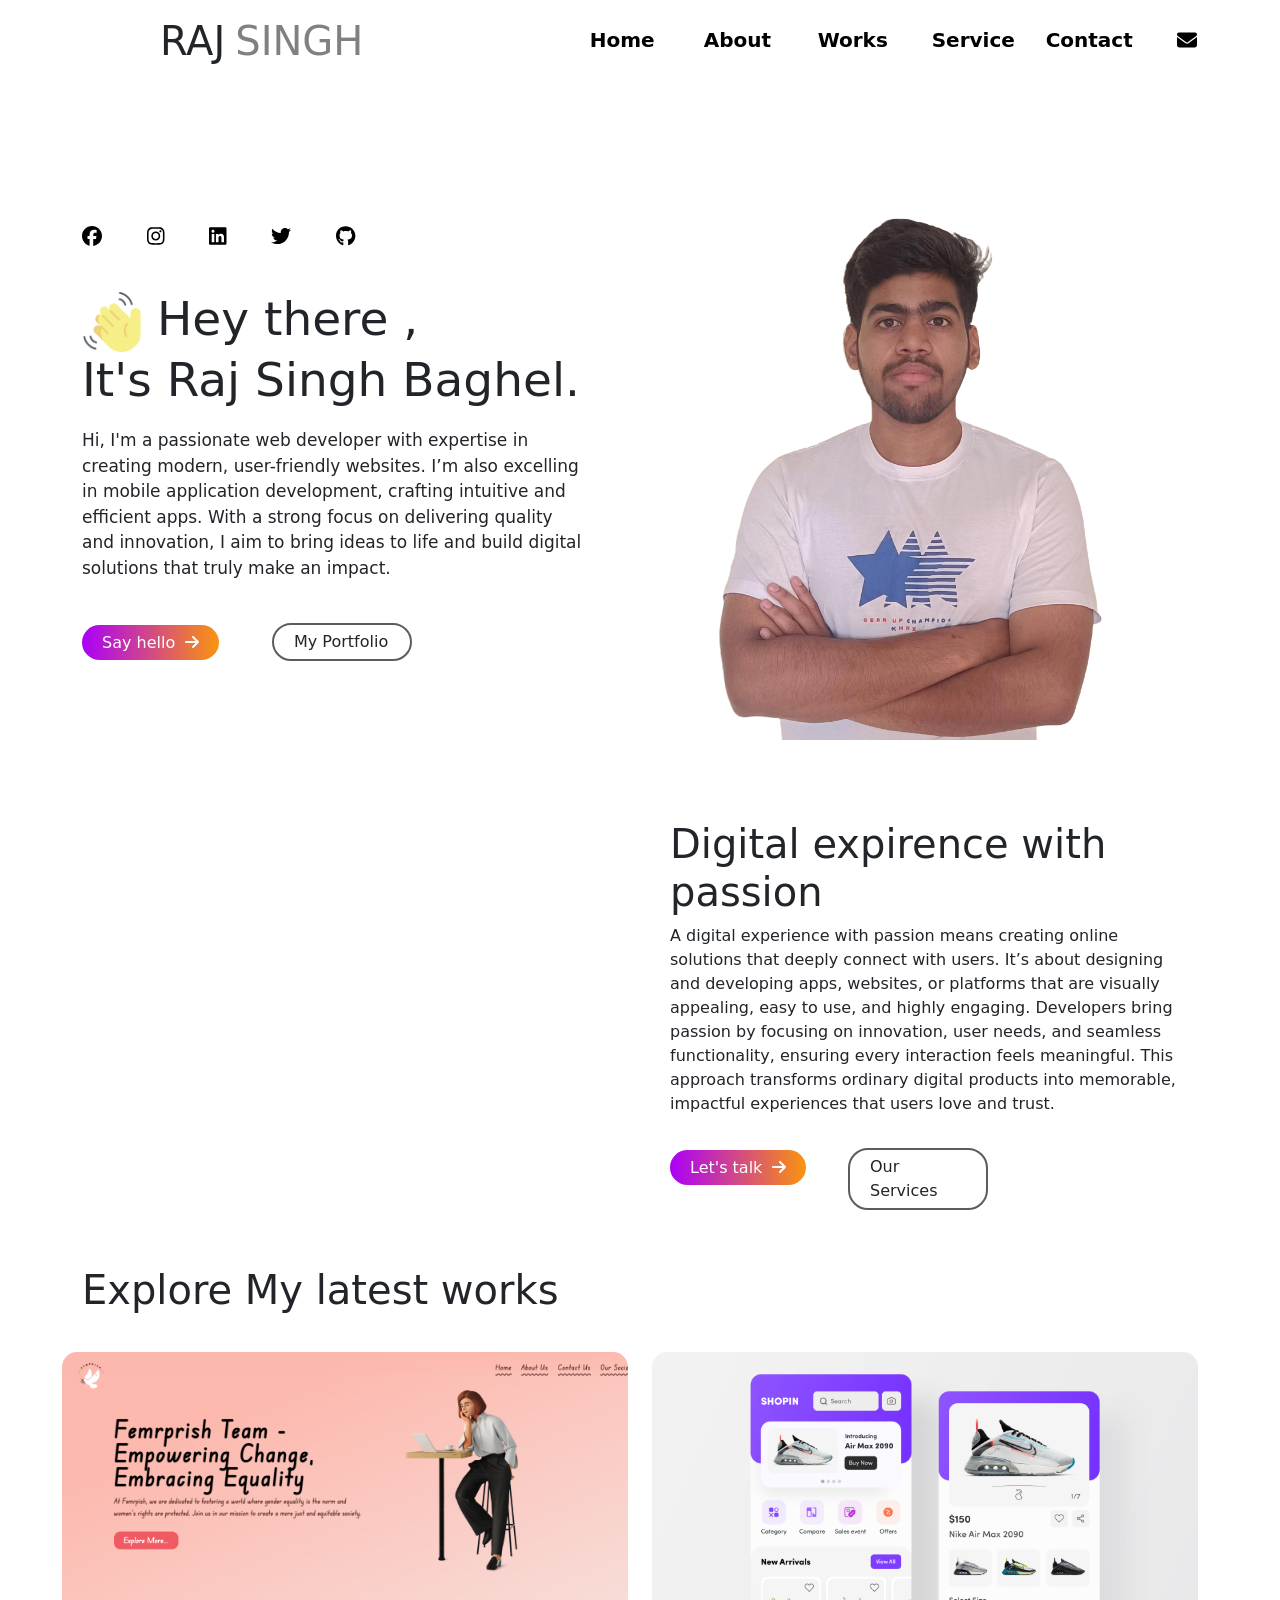
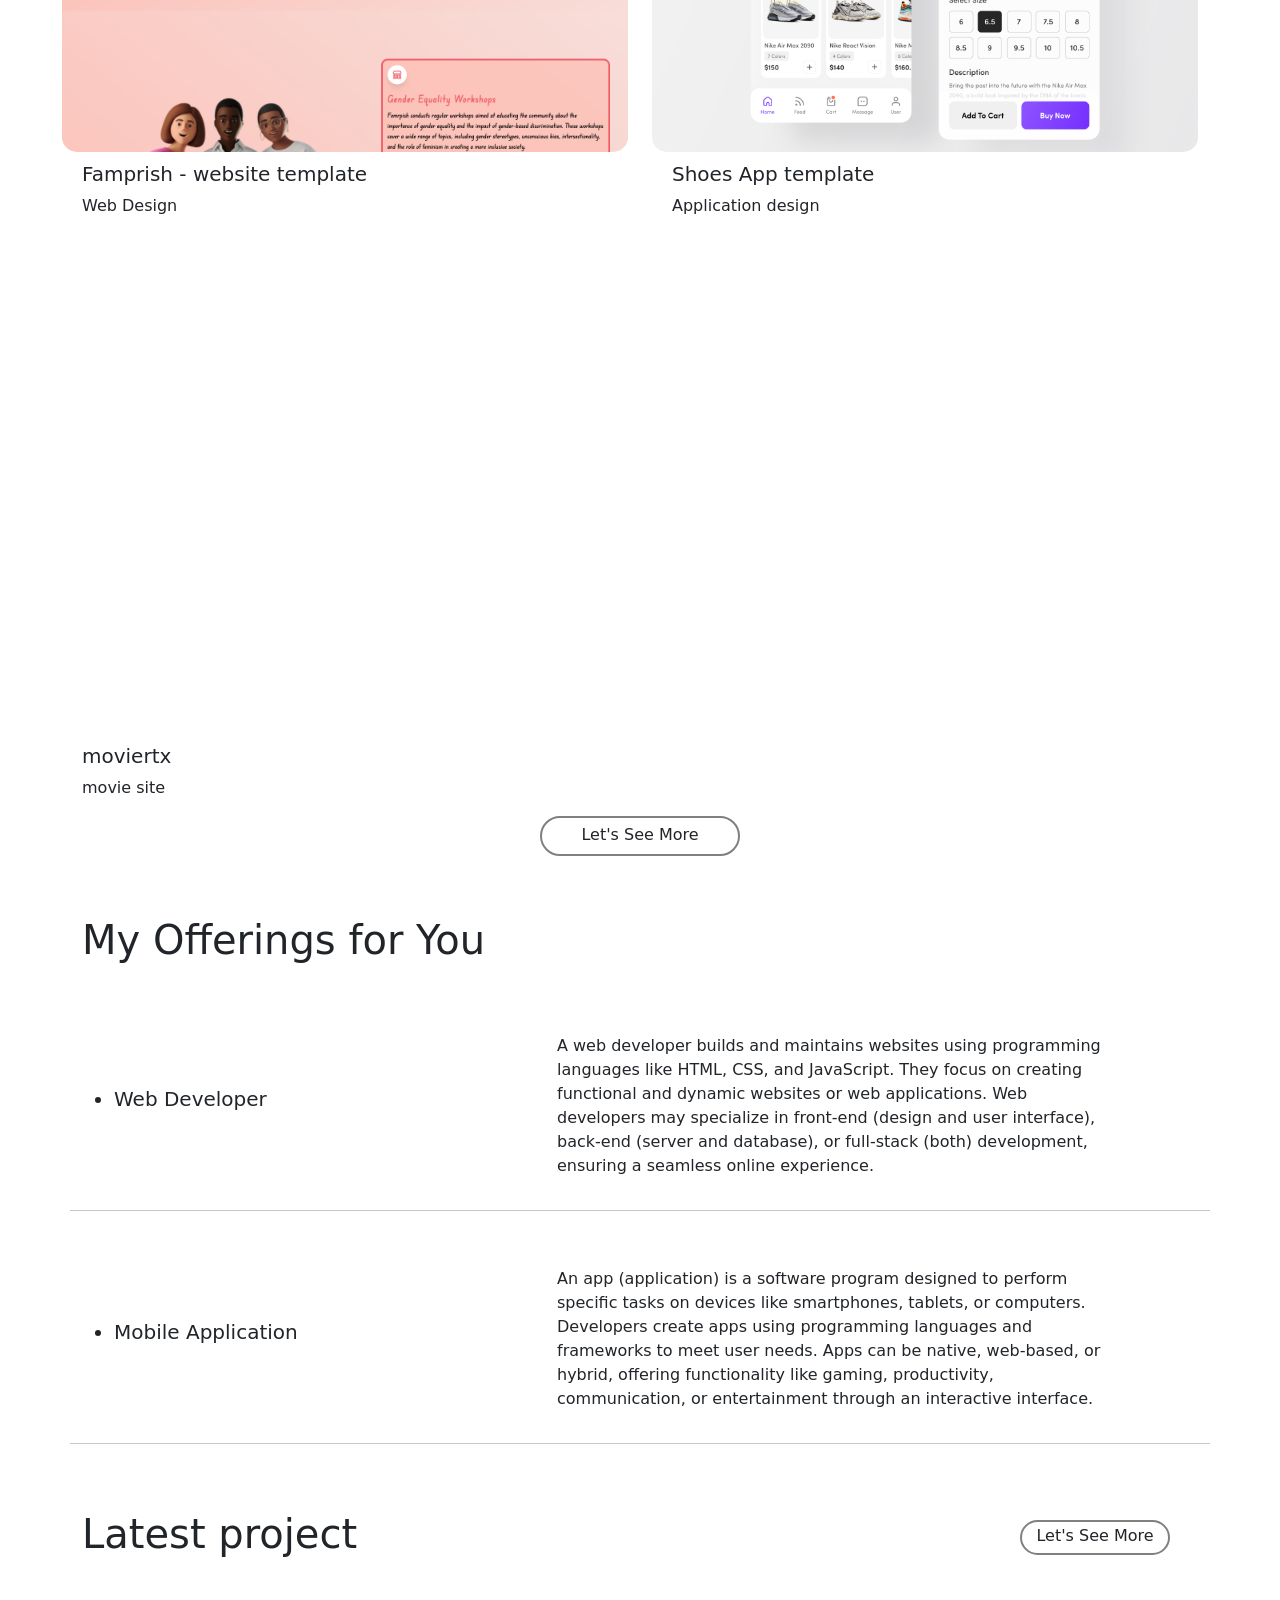
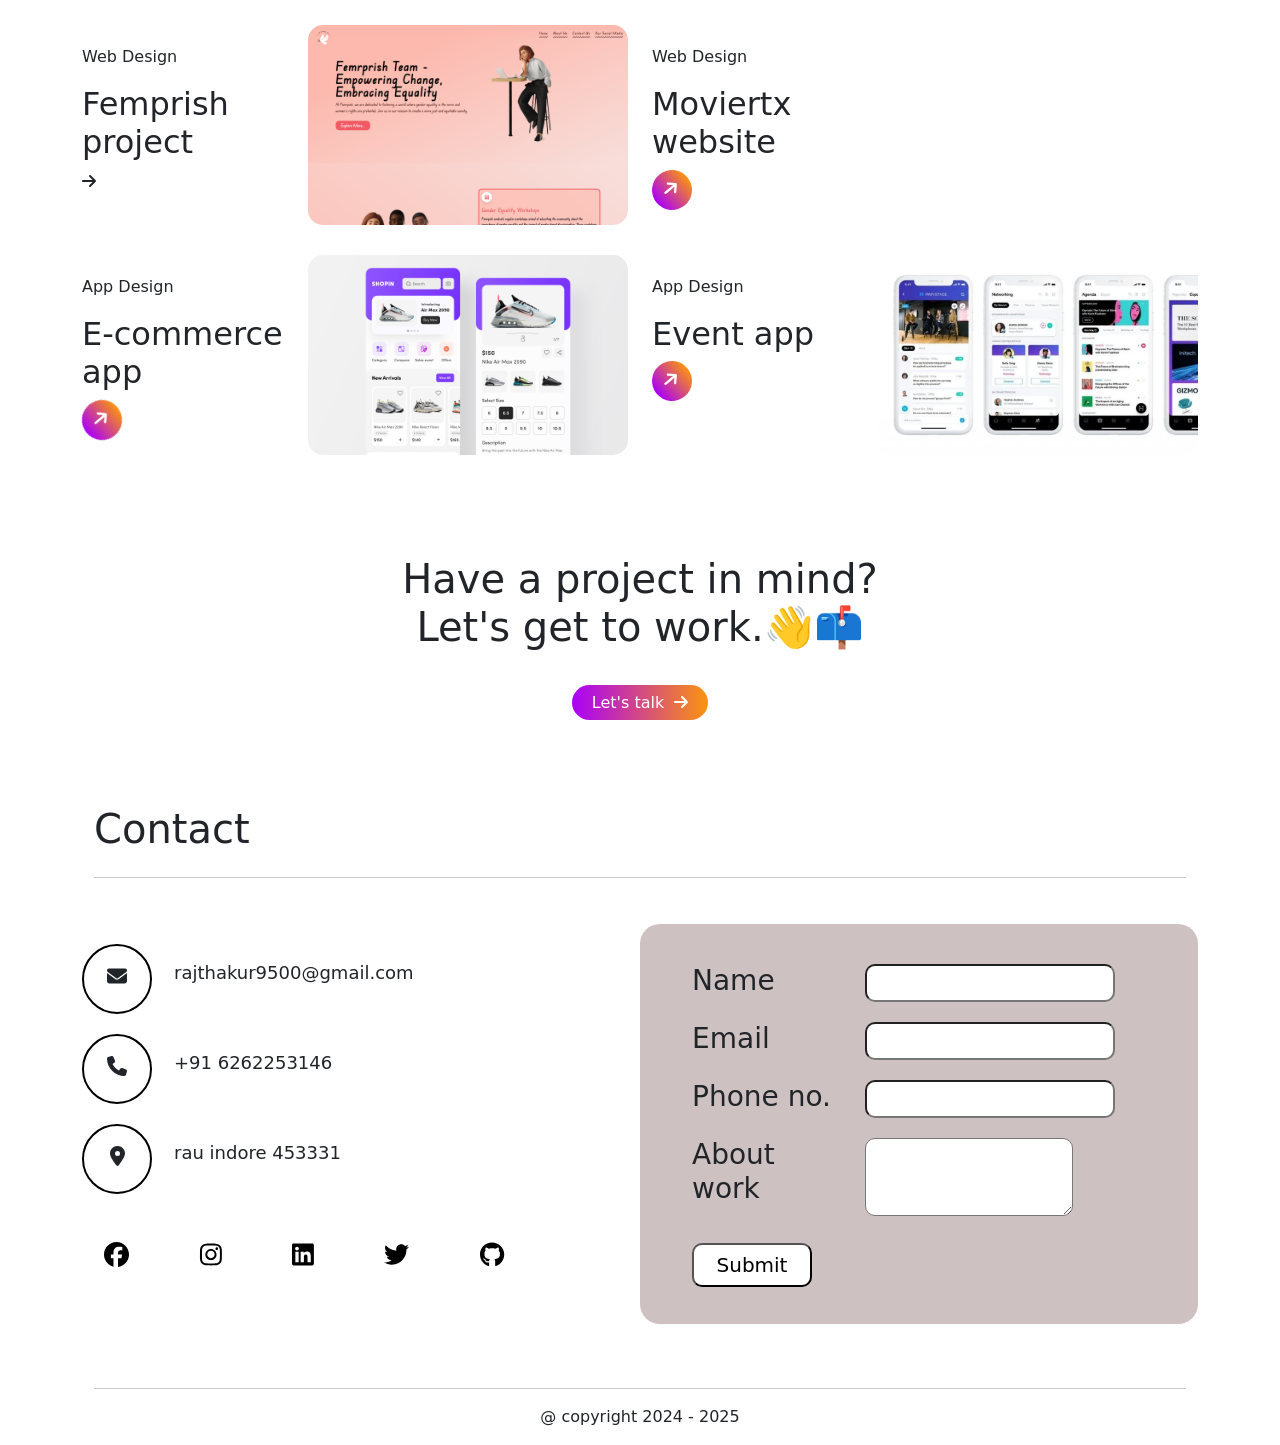
==== commit 62835489: "by raj" ====
--- a/index.html
+++ b/index.html
@@ -379,7 +379,7 @@
             </div>
     <div class="col-lg-6 con1">
         <form action="">
-<div class="row">
+<div style="padding-left: 40px;" class="row">
 <div class="col-lg-12">
     <div class="row">
         
@@ -421,7 +421,7 @@
         <h3>About work </h3>
         </div>
         <div class="col-8">
-      <textarea style="border-radius: 10px;" name="about your work....." id="" cols="28" rows="3"></textarea>
+      <textarea style="border-radius: 10px;" name="about your work....." id="" cols="23" rows="3"></textarea>
         </div>
     </div>
 </div>
--- a/assets/css/style.css
+++ b/assets/css/style.css
@@ -438,7 +438,7 @@
 .logo {
     display: flex;
     justify-content: space-between;
-    width: 450px;
+    width: 400px;
 
 }
 
@@ -604,7 +604,7 @@
 
 }
 .con input{
-    width: 300px;
+    width: 250px;
     padding: 5px;
     margin-bottom: 10px;
   
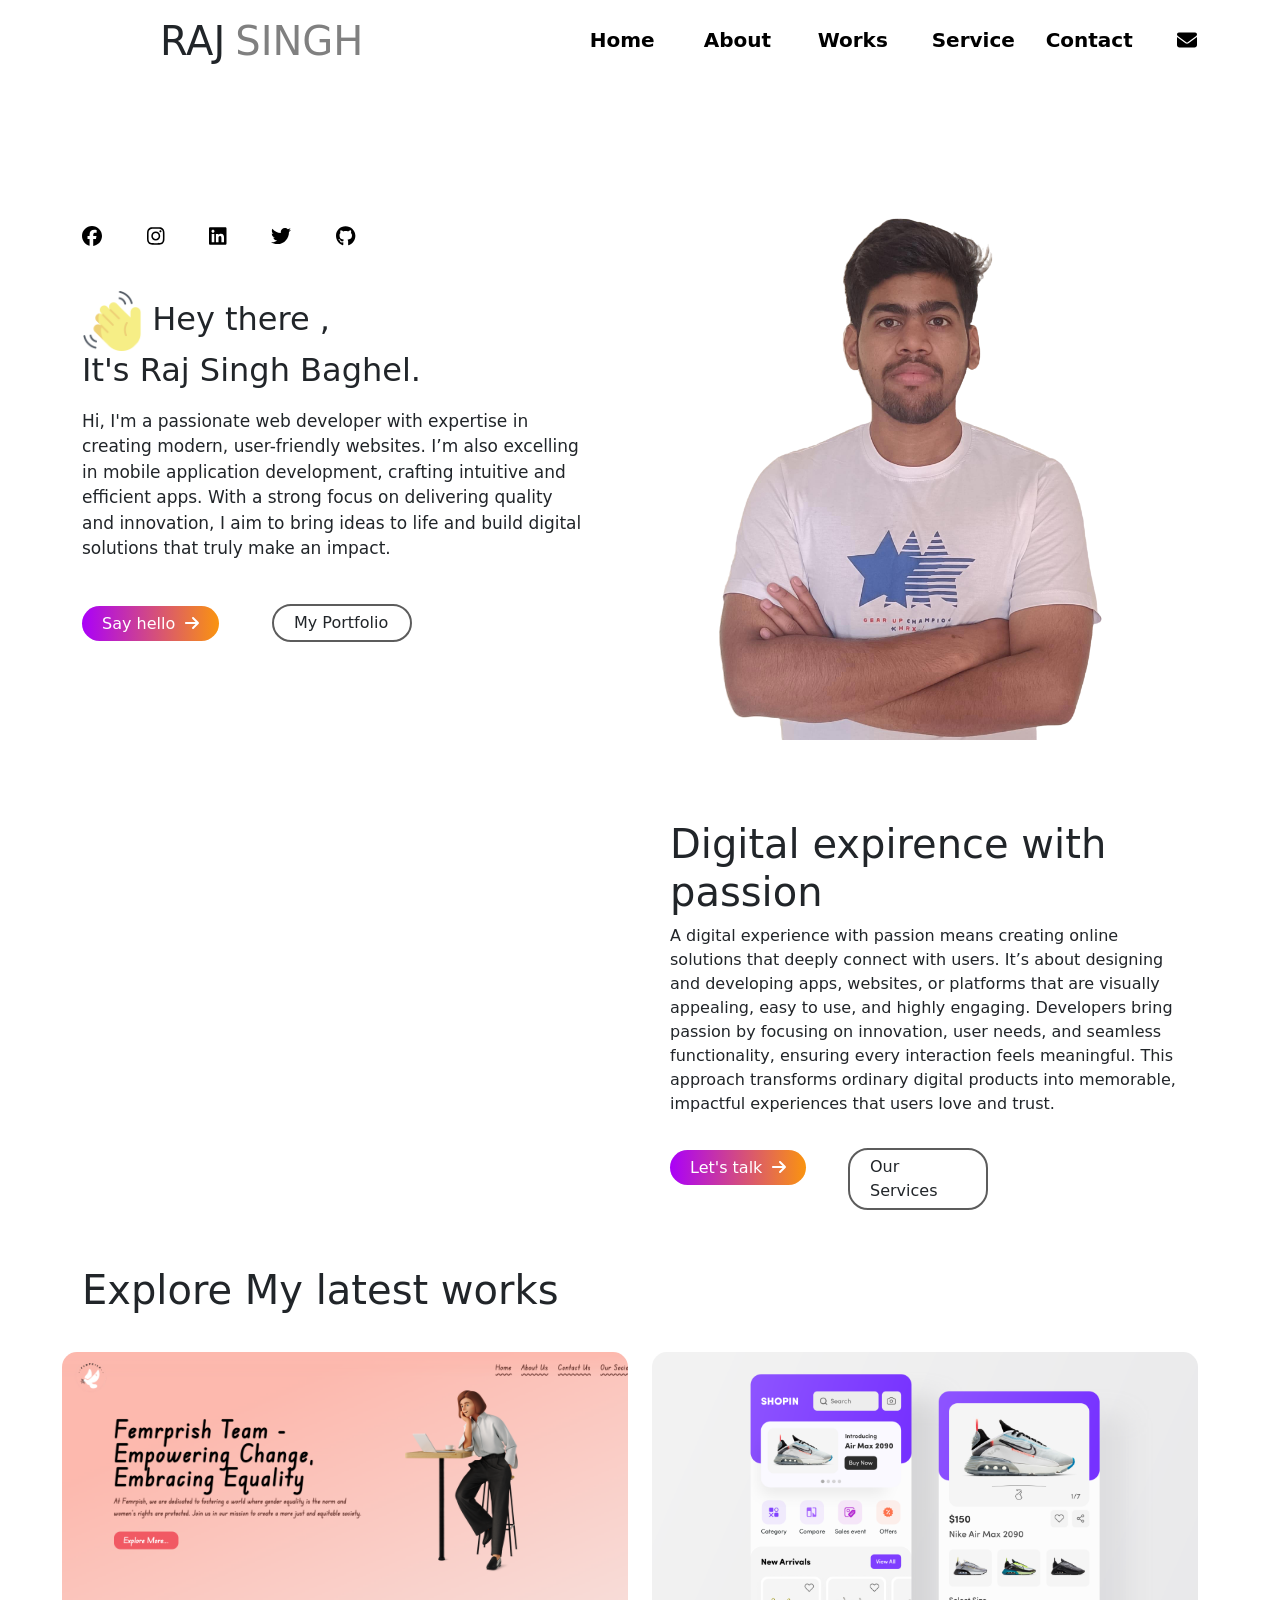
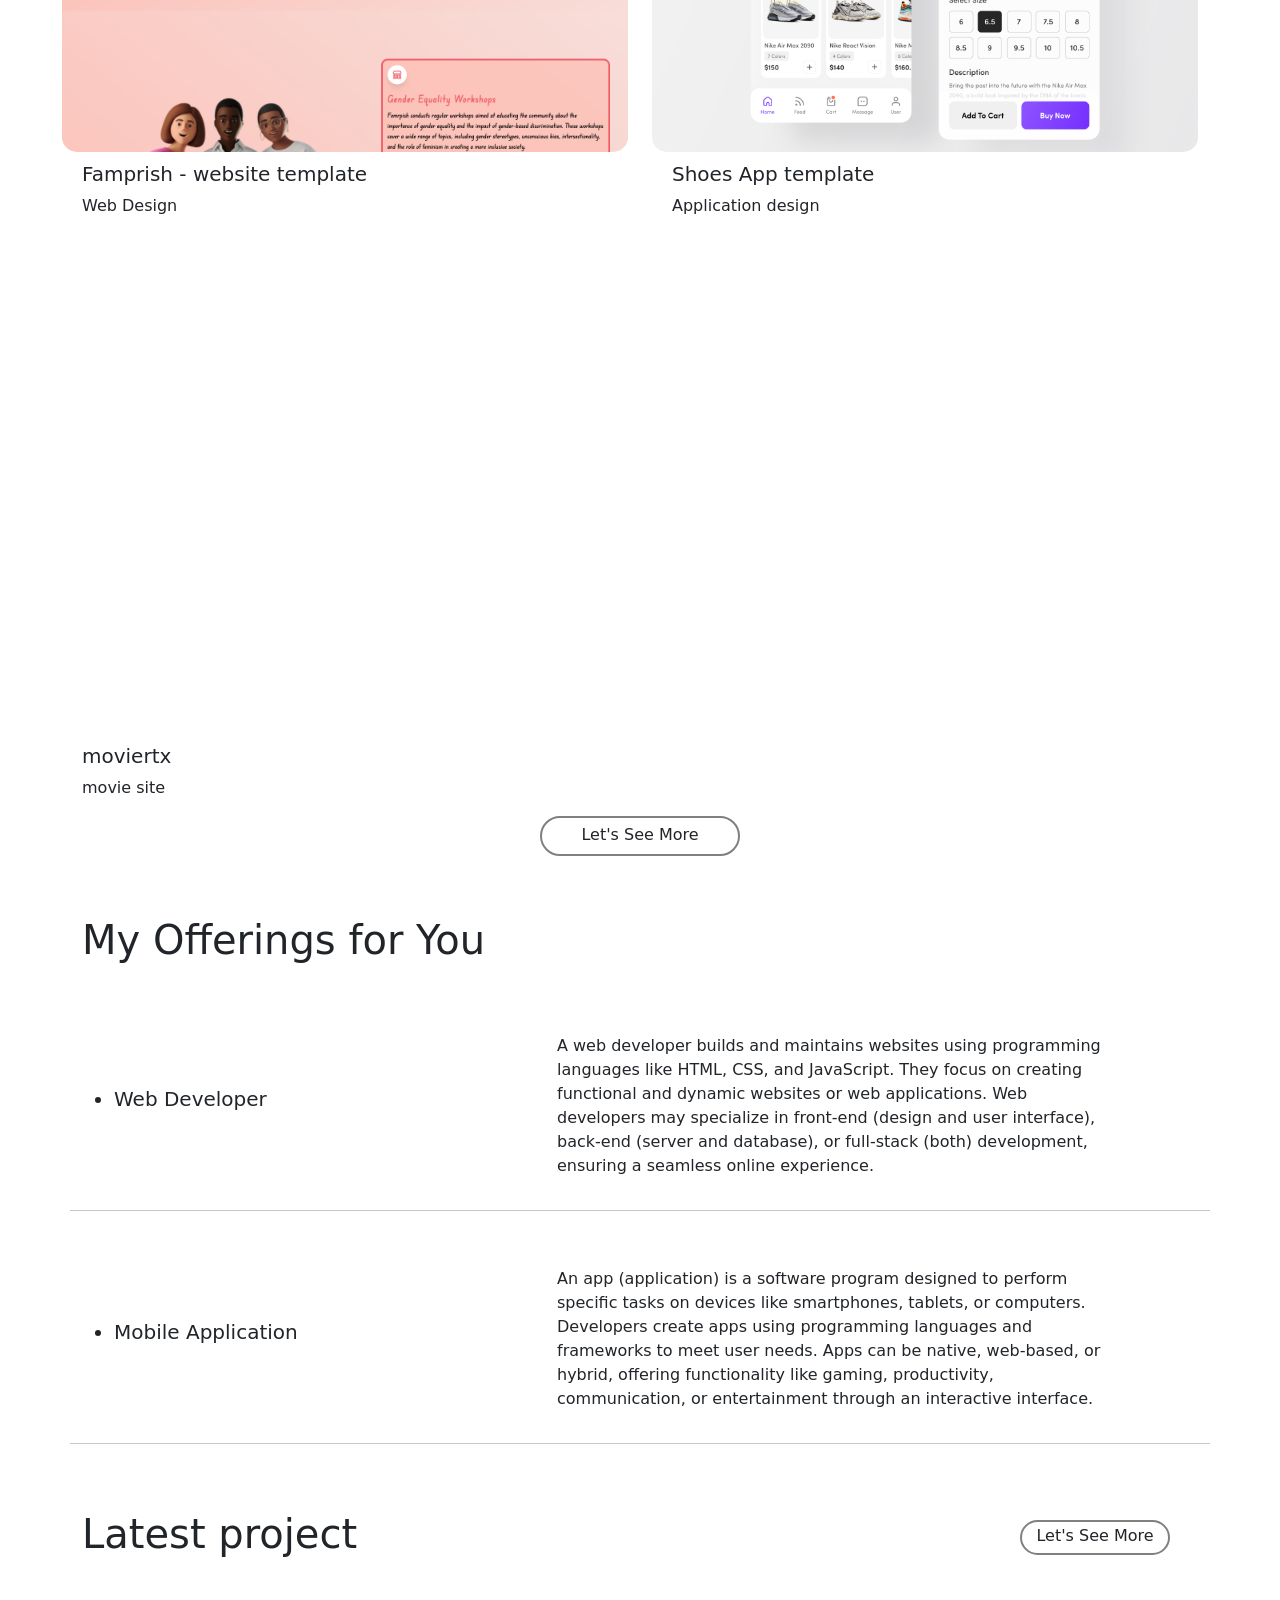
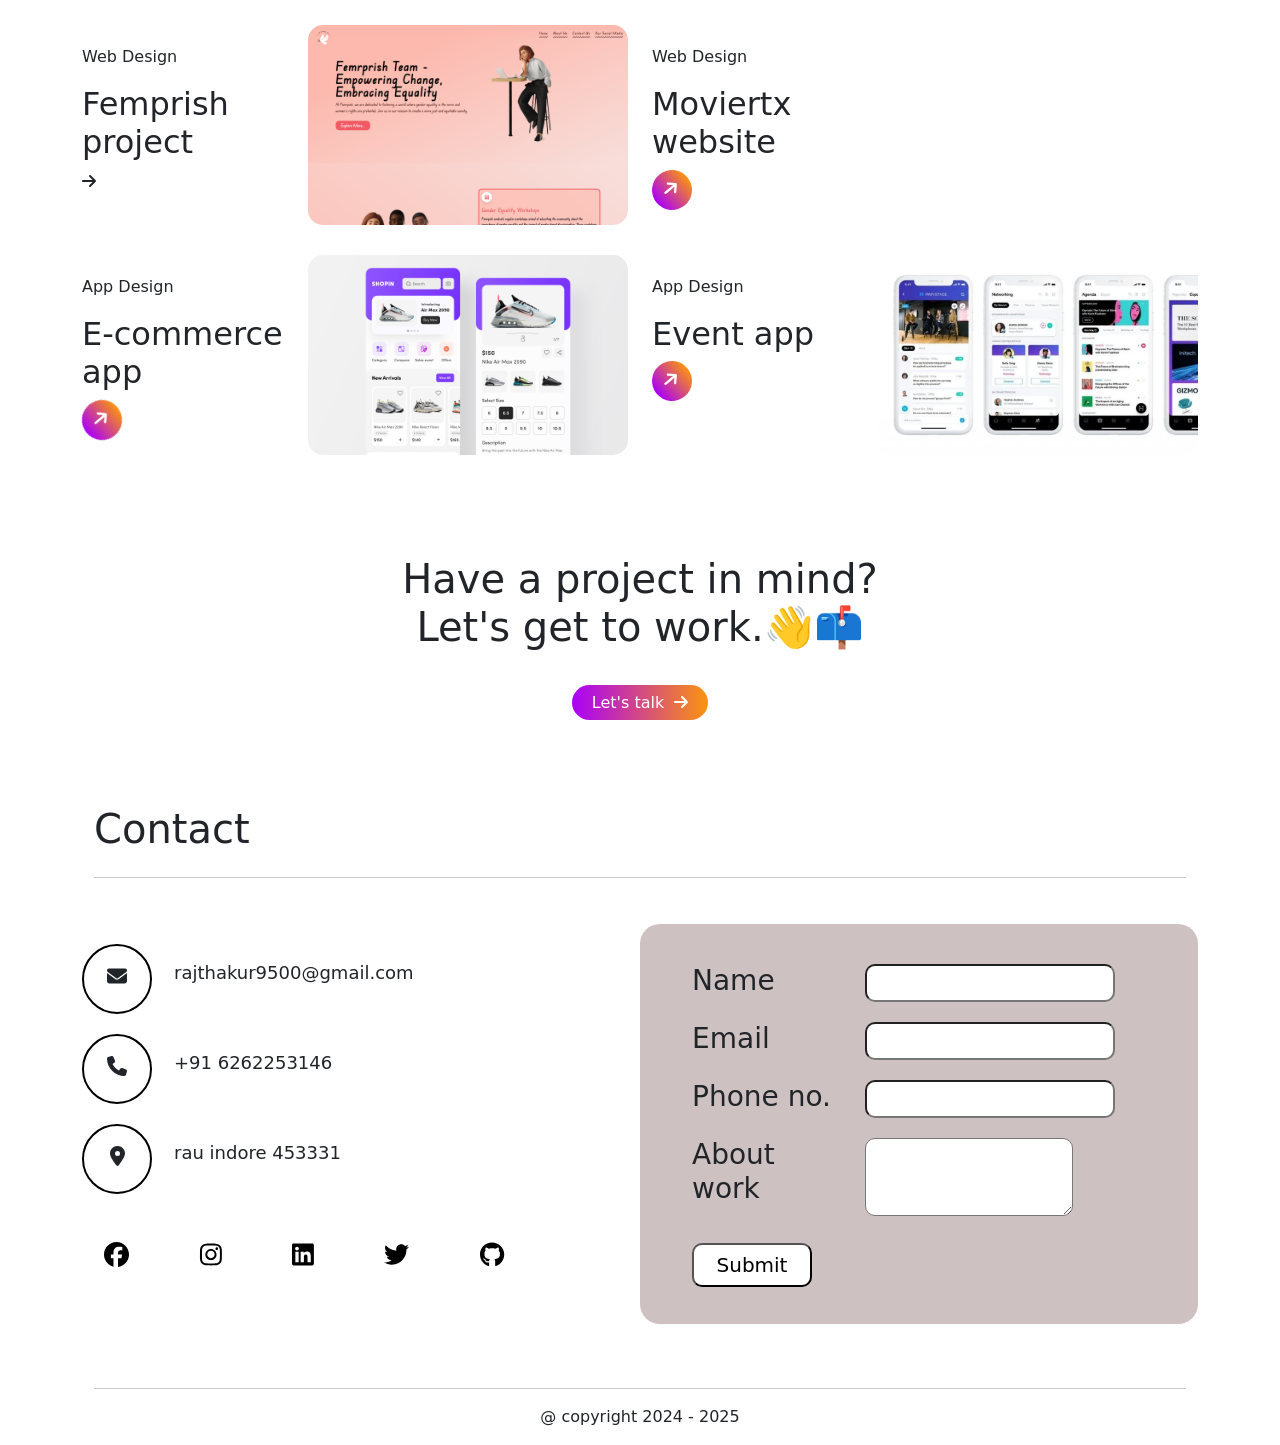
==== commit 0676ff5d: "by raj" ====
--- a/index.html
+++ b/index.html
@@ -98,9 +98,9 @@
                             </a>
                             </div>
                             <div class="name">
-                                <h1><img class="img" src="./assets/img/waving-hand.png" alt=""> Hey there , <br>
+                                <h2><img class="img" src="./assets/img/waving-hand.png" alt=""> Hey there , <br>
                                     <p>It's Raj Singh Baghel.</p>
-                                </h1>
+                                </h2>
        
 
                                 <p class="txt1">Hi, I'm a passionate web developer with expertise in creating modern, user-friendly websites. I’m also excelling in mobile application development, crafting intuitive and efficient apps. With a strong focus on delivering quality and innovation, I aim to bring ideas to life and build digital solutions that truly make an impact.</p>
--- a/assets/css/style.css
+++ b/assets/css/style.css
@@ -492,7 +492,7 @@
 display:none;
 }
 
-@media(max-width:720px)
+@media(max-width:600px)
 {
     .navbar{
 
@@ -506,6 +506,18 @@
  
 }
 
+.icons{
+    width: 350px;
+}
+.con1{
+    width: 450px;
+    
+}
+.con{
+    input{
+        width: 200px;
+    }
+}
    .row2 .btn_b{
     margin-top: 20px;
  
@@ -612,7 +624,7 @@
 }
 .con1{
     background-color: rgb(206, 193, 193);
- justify-content: center;
+
 
 
    height: 400px;
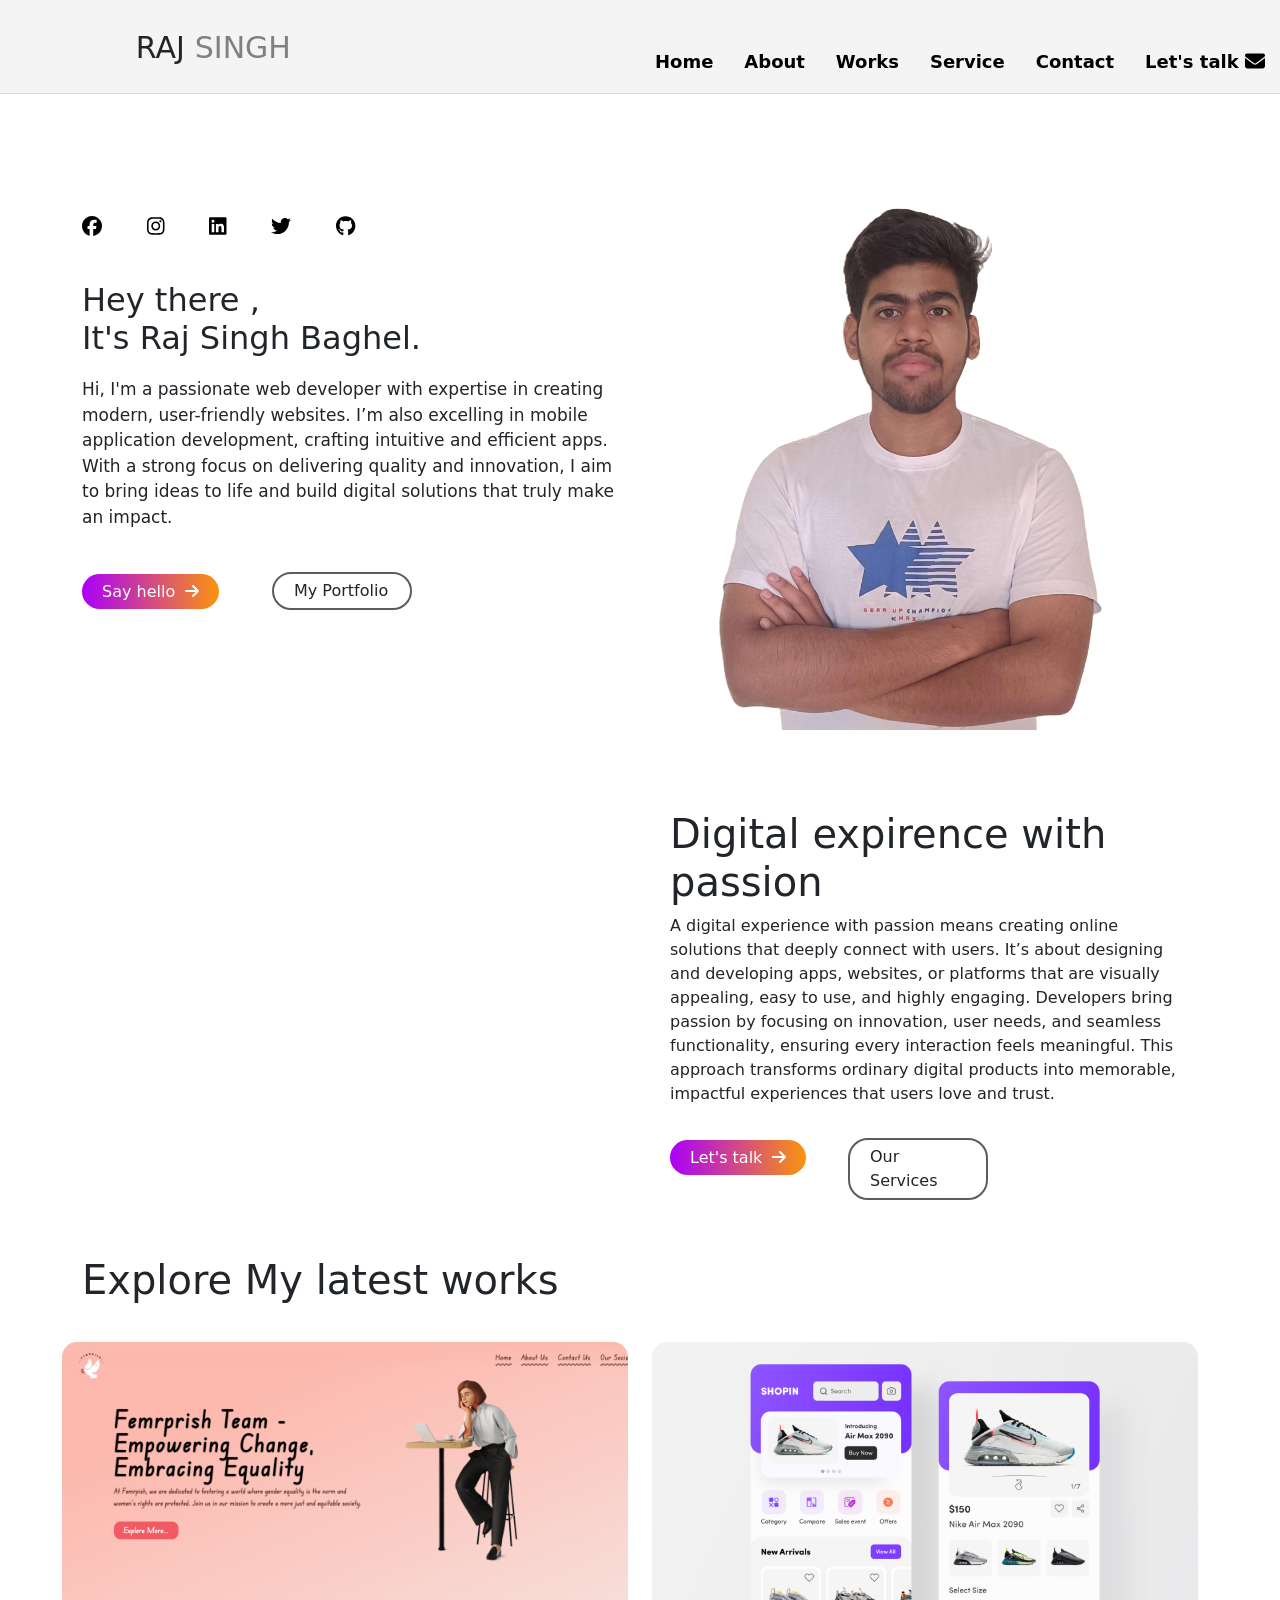
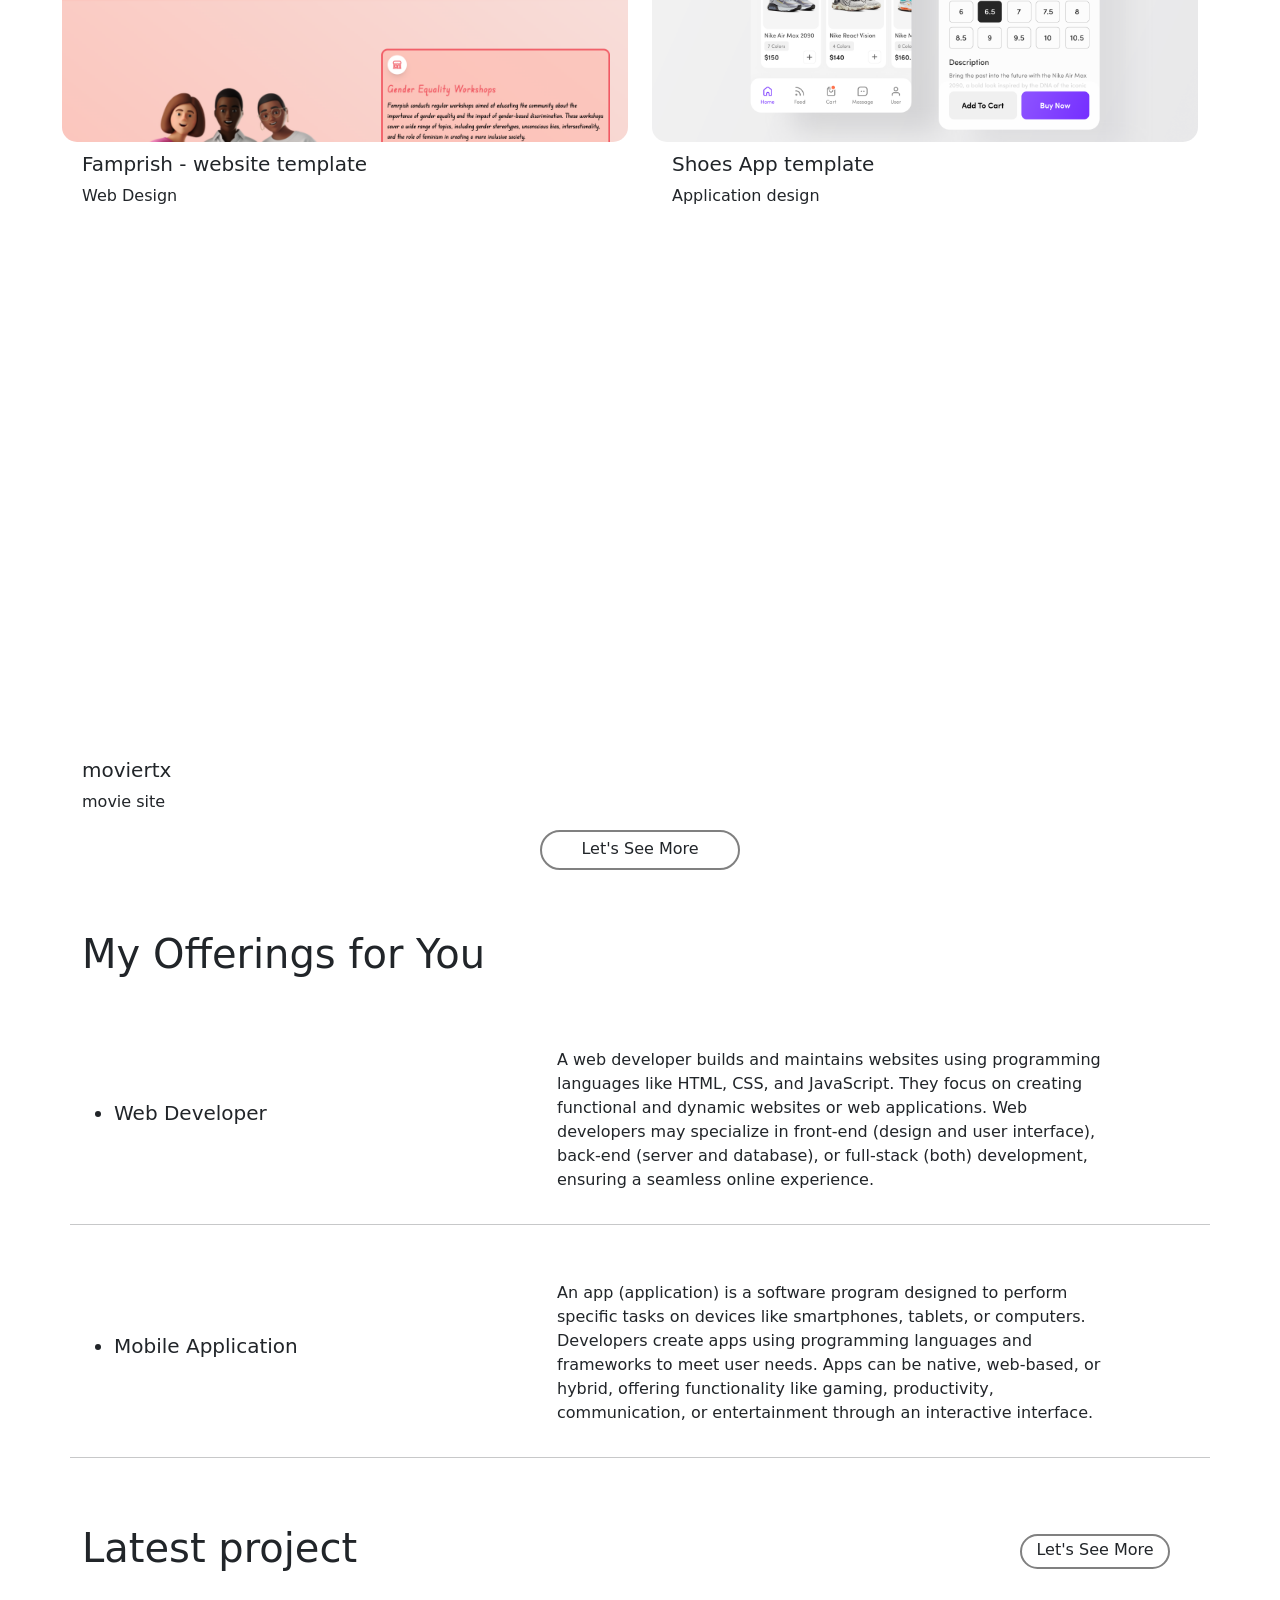
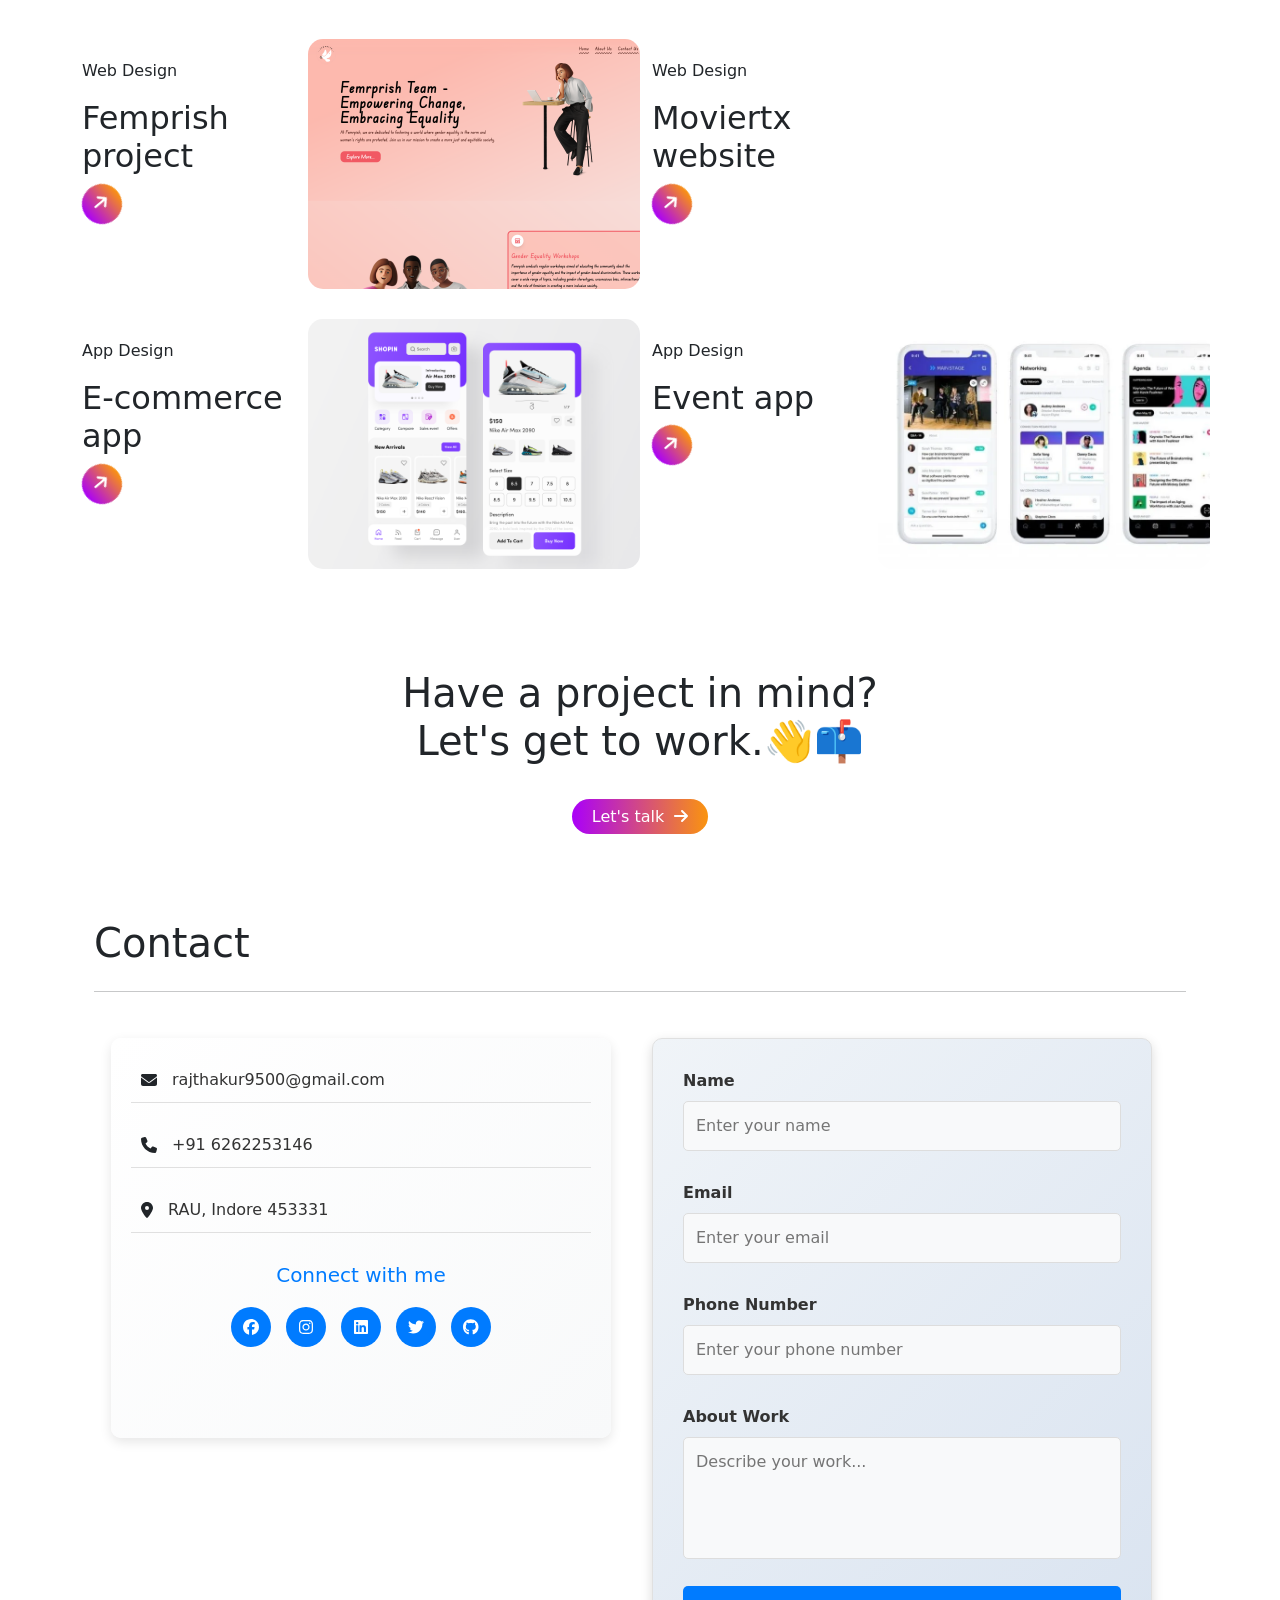
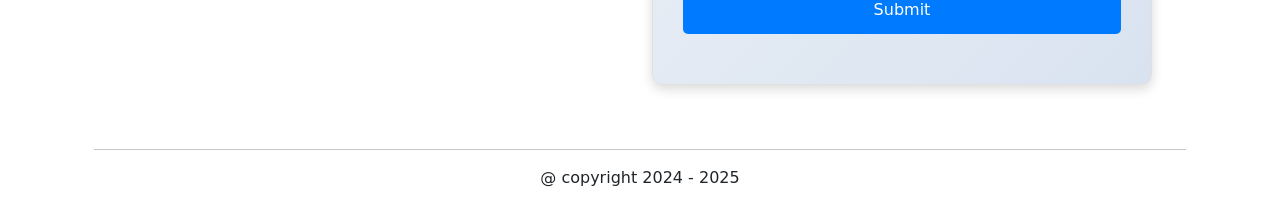
==== commit 25c1d856: "by raj" ====
--- a/index.html
+++ b/index.html
@@ -1,3 +1,4 @@
+
 <!DOCTYPE html>
 <html lang="en">
 
@@ -14,73 +15,44 @@
     <div class="container-fluid">
 
         <div class="row r1">
-            
-    <nav class="navbar">
-            <div class="col-4 c1">
-                <div class="col" style="display: flex; align-items: center;justify-content: center; margin-top: 10px;">
-                    <h1>RAJ</h1>
-                    <h1 style="margin-left: 10px; color: gray;">SINGH</h1>
-                </div>
-            </div>
-            <div class=" col-2 hamburger-menu">
-                <i style="font-size: 25px;" class="fa fa-bars"></i>
-            </div>
-            <div class=" col-lg-8 nav-menu hide">
-                <div class="row">
-              <div class="col-lg-2 head">  <a href="#home">Home</a></div>
-                    
-         <div class="col-lg-2 head">
-                     
+
+      <nav class="navbar">
+        <div class="col-4 c1">
+            <div class="col" style="display: flex; align-items: center; justify-content: center;margin-top: 10px;">
+                <h1>RAJ</h1>
+                <h1 style="margin-left: 10px; color: gray;">SINGH</h1>
+            </div>
+        </div>
+        <div class="col-2 hamburger-menu" onclick="toggleMenu()">
+            <i style="font-size: 25px;" class="fa fa-bars"></i>
+        </div>
+        <div class="col-lg-6 nav-menu">
+            <a href="#home">Home</a>
             <a href="#about">About</a>
-           
-         </div>
-          
-           <div class="col-lg-2 head">
-             
             <a href="#works">Works</a>
-           </div>
-            
-            
-           <div class="col-lg-2 head">
             <a href="#service">Service</a>
-            
-           </div>
-           
-           <div class="col-lg-2 head">  
-               <a href="#contact">Contact</a>
-            </div>
-            <div class="col-lg-2">
-                <a style="text-decoration: none;color: black; margin-top: 20px;" href="mailto:rajthakur9500@gmail.com"><i style="font-size: 20px;" class="fas fa-envelope"></i></a>
-            </div>
-            <!-- div class="col-lg-2 head">
-                <span class="talk">
-                   <a style="text-decoration: none;color: black;" href="mailto:rajthakur9500@gmail.com">Talk <i style="font-size: 20px;" class="fas fa-phone"></i></a>
-                </span>
-   
-              </div>
-              -->
+            <a href="#contact">Contact</a>
+            <a href="mailto:rajthakur9500@gmail.com">
+                Let's talk
+                <i style="font-size: 20px;" class="fas fa-envelope"></i>
+            </a>
+        </div>
+    </nav>
+    
+        </div>
+        
   
-            </div>
-           
-        </div>
-        
-       
-        </nav>
-     
-        </div>
-        
+
+</div>
+
   
-
-</div>
-
-  
-     
+     <section class="sec_a">
         
         <div class="container ">
-            <div class="row2">
+            <div  class="row2">
                 <div class="col-lg-12">
                     <div class="row rr">
-                        <div class="col-lg-6 info">
+                        <div id="down" class="col-lg-6 info">
                             <div class="col-lg-6 icons mt-3">
                                 <a href="https://www.facebook.com/Rajsinghbaghel003/"><div ><i class="fab fa-facebook"></i></div></a>
                                 <a href="https://www.instagram.com/raj_baghel_003/">
@@ -98,7 +70,7 @@
                             </a>
                             </div>
                             <div class="name">
-                                <h2><img class="img" src="./assets/img/waving-hand.png" alt=""> Hey there , <br>
+                                <h2>Hey there , <br>
                                     <p>It's Raj Singh Baghel.</p>
                                 </h2>
        
@@ -181,7 +153,7 @@
                            
                         </div>
                     </div>
-                    <div class="col-lg-12">
+                    <div class="col-lg-12 mt-4">
                         <div class="pr-img3"></div>
                         <div class="xtxt2">
                             <div class="pr-txt">
@@ -251,13 +223,11 @@
                         <div class="row">
                             <div class="col-5 lt-txt">
                                 <p>Web Design</p>
-                                <h2>Femprish project</h2>
-                              
-                                    <i class="fa-solid fa-arrow-right"></i>
-                                    
-                             
-
-                                <div id="card"></div>
+                            <h2>Femprish project</h2>
+                         
+                                    <div class="cir">
+                                        <i id="crd"  class="fa-solid fa-arrow-right"></i>
+                                    </div>
                             </div>
                             <div class="col-7  lt-img1"></div>
                         </div>
@@ -321,7 +291,7 @@
                 <h1 class="mt-4 mb-4">Contact  </h1>  
                 <hr>   
         </div>
-        <div class="col-lg-6">
+        <!-- <div class="col-lg-7">
            
             <div class="row">
                 <div class="col-lg-12 inf">
@@ -360,6 +330,9 @@
             </div>
             </div>
            
+            <div style="text-align: center;" class="connect">
+                <h3>connect with </h3>
+            </div>
             <div class="col  logo mt-5">
                 <a href="https://www.facebook.com/Rajsinghbaghel003/"><div ><i class="fab fa-facebook"></i></div></a>
                     <a href="https://www.instagram.com/raj_baghel_003/">
@@ -375,9 +348,48 @@
                 <a href="https://github.com/Rajsingh9500">
                     <div class=""><i class="fab fa-github"></i></div>
                 </a>
-            </div>
-            </div>
-    <div class="col-lg-6 con1">
+            </div> -->
+            <div class="col-lg-6">
+                <div class="contact-info">
+                <div class="info-item">
+                    <i class="fa fa-envelope"></i>
+                    <p>rajthakur9500@gmail.com</p>
+                </div>
+                <div class="info-item">
+                    <i class="fa fa-phone"></i>
+                    <p>+91 6262253146</p>
+                </div>
+                <div class="info-item">
+                    <i class="fa fa-location-dot"></i>
+                    <p>RAU, Indore 453331</p>
+                </div>
+            
+                <div class="connect">
+                    <h3>Connect with me</h3>
+                    <div class="social-icons">
+                        <a href="https://www.facebook.com/Rajsinghbaghel003/" target="_blank" aria-label="Facebook">
+                            <i class="fab fa-facebook"></i>
+                        </a>
+                        <a href="https://www.instagram.com/raj_baghel_003/" target="_blank" aria-label="Instagram">
+                            <i class="fab fa-instagram"></i>
+                        </a>
+                        <a href="https://www.linkedin.com/in/rajsinghbaghel9500/" target="_blank" aria-label="LinkedIn">
+                            <i class="fab fa-linkedin"></i>
+                        </a>
+                        <a href="https://x.com/RajSing70671135" target="_blank" aria-label="Twitter">
+                            <i class="fab fa-twitter"></i>
+                        </a>
+                        <a href="https://github.com/Rajsingh9500" target="_blank" aria-label="GitHub">
+                            <i class="fab fa-github"></i>
+                        </a>
+                    </div>
+                </div>
+            </div>
+            </div>
+            
+            
+            
+    <!-- <div class="col-lg-5 con1">
         <form action="">
 <div style="padding-left: 40px;" class="row">
 <div class="col-lg-12">
@@ -430,23 +442,42 @@
 </div>
     </div>
 </form>
-</div>
-        
+</div> -->
+        <div class="col-lg-6">
+            <div class="form-container">
+                <form action="">
+                    <div class="form-group">
+                        <label for="name">Name</label>
+                        <input type="text" id="name" placeholder="Enter your name">
+                    </div>
+                    <div class="form-group">
+                        <label for="email">Email</label>
+                        <input type="email" id="email" placeholder="Enter your email">
+                    </div>
+                    <div class="form-group">
+                        <label for="phone">Phone Number</label>
+                        <input type="tel" id="phone" placeholder="Enter your phone number">
+                    </div>
+                    <div class="form-group">
+                        <label for="about">About Work</label>
+                        <textarea id="about" placeholder="Describe your work..." rows="4"></textarea>
+                    </div>
+                    <div class="form-group submit-btn">
+                        <button type="submit">Submit</button>
+                    </div>
+                </form>
+            </div>
+        </div>
+
      <div style="text-align: center;" class="mt-5 ">
         <hr>
       <p>@ copyright 2024 - 2025</p>
      </div>
-
-           
-
-      
-
-
-
+    </section>
 <script src="./assets/js/main.js"></script>
 
     <script src="./assets/js/all.min.js"></script>
     <script src="./assets/js/bootstrap.bundle.min.js"></script>
 </body>
 
-</html>+</html>
--- a/assets/css/style.css
+++ b/assets/css/style.css
@@ -1,739 +1,712 @@
+
 .talk {
 
 
-  /*   padding: 5px 30px 5px 30px;
-    border-radius: 20px; */
-  /*   border: 1px solid gray; */
+      cursor: pointer;
+    font-size: 20px;
+  }
+  
+  .navbar {
+    display: flex;
+    align-items: center;
+    justify-content: space-between;
+    background-color: #f4f4f4;
+position: fixed;
+padding-bottom: -50px;
+    border-bottom: 1px solid #ddd;
+  
+
+}
+
+.navbar h1 {
+  
+    font-size: 30px;
+}
+
+.hamburger-menu {
+    display: none;
     cursor: pointer;
-  font-size: 20px;
-}
-
-.navbar{
-  
-    height: 130px;
-    background-color:#fff;
-position: fixed;
-   align-items: center;
- margin-top: 10px;
-   
- padding-top: 50px;
-   justify-content: space-evenly;
-}
-
-
-
-.r1 {
-    align-items: center;
-    margin-top: 10px;
-    display: flex;
-}
-
-
-.r1 .nav-menu {
-    text-align: center;
-    
-
-
- 
-    justify-content: space-between;
-   
-    a{
-        text-decoration: none;
-        color: black;
-        font-size: 20px;
-        font-weight: 600;
-        cursor: pointer;
- 
-    }
-    .head{
-        margin-top: 10px;
-   
-        padding: 10px;
-        font-size: 20px;
-     
-    }
-    .head:hover{
-       background-color: whitesmoke;
-       box-shadow: 1px 2px 5px #fff;
-     
-       transition: all 2s;
-     
-    }
-
-}
-
-.c2 {
-  
-
-    text-align: center;
-    justify-content: center;
-    margin-top: 20px;
-
-
-
-
-}
-
- 
-
-
-
-.r1 .nav-menu a:hover {
-    background: linear-gradient(to right, #aa00f9, #fa940f);
-    -webkit-text-fill-color: transparent;
-    -webkit-background-clip: text;
-    scale: 1.3;
-
-    transition-duration: 1s;
-}
-
-.row2 {
-    margin-top: 50px;
-    cursor: pointer;
-
-    .icons {
-        display: flex;
-        justify-content: space-between;
-        margin-bottom: 40px;
-    }
-
-    .name {
-        h1 {
-            font-size: 47px;
-        }
-    }
-
-    .img {
-        height: 60px;
-    }
-
-    .txt1 {
-        width: 500px;
-        margin-top: 20px;
-        font-size: 17px;
-    }
-
-    .btn1 {
-        margin-top: 50px;
-        display: inline-flex;
-    }
-
-
-
-}
-
-.btn_a {
-    background: linear-gradient(to right, #aa00f9, #fa940f);
-    padding: 8px 20px 8px 20px;
-    border-radius: 20px;
-    color: #fff;
-    cursor: pointer;
-
-}
-
-.btn_b {
-    width: 140px;
-    padding: 5px 20px 5px 20px;
-    border-radius: 20px;
-
-    margin-top: -8px;
-    border: 2px solid #000000a3;
-    cursor: pointer;
-    font-weight: 500;
-
-
-
-
-}
-
-
-.user_img {
-    background: url(../img/user\ copy.png);
-    background-repeat: no-repeat;
-    height: 600px;
-    background-position: center;
-   
-justify-content: center;
-    background-size: cover;
-    align-items: center;
-     margin-top: 50px;
-}
-
-.info {
-    padding-top: 120px;
-}
-.info .icons {
-    margin-top: 20px;
-    .fa-facebook{
-        font-size: 20px;
-        color: black;
-    }
-    .fa-instagram{
-        font-size: 20px;
-        color: black;
-    }
-    .fa-linkedin{
-        font-size: 20px;
-        color: black;
-    }
-    .fa-twitter{
-        font-size: 20px;
-        color: black;
-    }
-    .fa-github{
-        font-size: 20px;
-        color: black;
-    }
-    .fa-facebook:hover{
-        font-size: 30px;
-        scale: 1.3;
-        transition-duration: 1s;
-   
-    }
-    .fa-instagram:hover{
-        font-size: 30px;
-        scale: 1.3;
-        transition-duration: 1s;
-    }
-    .fa-linkedin:hover{
-        font-size: 30px;
-        scale: 1.3;
-        transition-duration: 1s;
-    }
-    .fa-twitter:hover{
-        font-size: 30px;
-        scale: 1.3;
-        transition-duration: 1s;
-    }
-    .fa-github:hover{
-        font-size: 30px;
-        scale: 1.3;
-        transition-duration: 1s;
-    }
-}
-
-.img1 {
-    background: url(../img/img1.jpg);
-    height: 350px;
-
-
-    background-size: cover;
-    border-radius: 15px;
-
-}
-
-.cc {
-    margin-top: 50px;
-}
-
-.cctxt {
-    padding: 0px 30px 0px 30px;
-}
-
-.pr {
-    margin-top: 40px;
-}
-
-.pr-img1 {
-    background: url(../img/astro-femprish.png);
-    height: 400px;
-    background-size: cover;
-    background-repeat: no-repeat;
-    margin-left: -20px;
-    border-radius: 15px;
-    margin-bottom: 10px;
-
-}
-
-.pr-img2 {
-    background: url(../img/ecommerce.png);
-    height: 400px;
-    background-size: cover;
-    background-repeat: no-repeat;
-    border-radius: 15px;
-    margin-bottom: 10px;
-    /*  margin-left: -20px; */
-}
-
-.pr-img3 {
-    background: url(../img/image.png);
-    height: 500px;
-    background-size: cover;
-    background-repeat: no-repeat;
-    border-radius: 15px;
-    margin-bottom: 10px;
-}
-
-/* .pr-btn {
-    border: 2px solid gray;
-    justify-content: center;
-    text-align: center;
-    padding-top: 5px;
-    height: 40px;
-    width: 55px;
-    border-radius: 20px;
-
-
-} */
-
-
-.xtxt {
+}
+
+.nav-menu {
     display: flex;
     justify-content: space-between;
-    /* width: 550px; */
-
-}
-
-.xtxt1 {
+    align-items: center;
+
+}
+
+.nav-menu a {
+    text-decoration: none;
+    color: black;
+    font-weight: bold;
+    font-size: 18px;
+    padding: 10px 15px;
+    transition: color 0.3s ease;
+
+}
+
+.nav-menu a:hover {
+    color: gray;
+}
+
+/* Responsive styles */
+@media screen and (max-width: 768px) {
+    .hamburger-menu {
+        display: block;
+    }
+    .navbar{
+        margin-top:0px;
+     height:80px;
+        position: fixed;
+    }
+
+    .nav-menu {
+        display: none;
+        flex-direction: column;
+        background-color: #f4f4f4;
+        position: absolute;
+        top: 30px;
+        right: 0;
+        width: 100%;
+        
+   
+    }
+
+    .nav-menu.show {
+        display: flex;
+    }
+
+    .nav-menu a {
+        text-align: center;
+      font-size: 20px;
+        border-bottom: 1px solid #ddd;
+        width: 100%;
+       margin-top: 5px;
+    }
+    /* .nav-menu a:hover {
+        background: linear-gradient(to left, #aa00f9, #fa940f);
+        -webkit-text-fill-color: transparent;
+        -webkit-background-clip: text;
+      
+    } */
+   
+}
+
+    .row2 {
+      margin-top: 50px;
+      cursor: pointer;
+  
+      .icons {
+          display: flex;
+          justify-content: space-between;
+          margin-bottom: 40px;
+      }
+  
+      .name {
+          h1 {
+              font-size: 47px;
+          }
+      }
+  
+      .img {
+          height: 60px;
+      }
+  
+      .txt1 {
+  
+          margin-top: 20px;
+          font-size: 17px;
+      }
+  
+      .btn1 {
+          margin-top: 50px;
+          display: inline-flex;
+      }
+  }
+  
+  .btn_a {
+      background: linear-gradient(to right, #aa00f9, #fa940f);
+      padding: 8px 20px 8px 20px;
+      border-radius: 20px;
+      color: #fff;
+      cursor: pointer;
+  
+  }
+  
+  .btn_b {
+      width: 140px;
+      padding: 5px 20px 5px 20px;
+      border-radius: 20px;
+  
+      margin-top: -8px;
+      border: 2px solid #000000a3;
+      cursor: pointer;
+      font-weight: 500;
+  }
+  
+  
+  .user_img {
+      background: url(../img/user\ copy.png);
+      background-repeat: no-repeat;
+      height: 600px;
+      background-position: center;
+     
+  justify-content: center;
+      background-size: cover;
+      align-items: center;
+       margin-top: 50px;
+  }
+  
+  .info {
+      padding-top: 120px;
+  }
+  .info .icons {
+      margin-top: 20px;
+      .fa-facebook, .fa-instagram,.fa-linkedin,.fa-twitter,.fa-github{
+          font-size: 20px;
+          color: black;
+      }
+      .fa-facebook:hover{
+          font-size: 30px;
+          scale: 1.3;
+          transition-duration: 1s;
+     
+      }
+      .fa-instagram:hover{
+          font-size: 30px;
+          scale: 1.3;
+          transition-duration: 1s;
+      }
+      .fa-linkedin:hover{
+          font-size: 30px;
+          scale: 1.3;
+          transition-duration: 1s;
+      }
+      .fa-twitter:hover{
+          font-size: 30px;
+          scale: 1.3;
+          transition-duration: 1s;
+      }
+      .fa-github:hover{
+          font-size: 30px;
+          scale: 1.3;
+          transition-duration: 1s;
+      }
+  }
+  
+  .img1 {
+      background: url(../img/img1.jpg);
+      height: 350px;
+  
+  
+      background-size: cover;
+      border-radius: 15px;
+  
+  }
+  
+  .cc {
+      margin-top: 50px;
+  }
+  
+  .cctxt {
+      padding: 0px 30px 0px 30px;
+  }
+  
+  .pr {
+      margin-top: 40px;
+  }
+  
+  .pr-img1 {
+      background: url(../img/astro-femprish.png);
+      height: 400px;
+      background-size: cover;
+      background-repeat: no-repeat;
+      margin-left: -20px;
+      border-radius: 15px;
+      margin-bottom: 10px;
+  
+  }
+  
+  .pr-img2 {
+      background: url(../img/ecommerce.png);
+      height: 400px;
+      background-size: cover;
+      background-repeat: no-repeat;
+      border-radius: 15px;
+      margin-bottom: 10px;
+
+  }
+  
+  .pr-img3 {
+      background: url(../img/image.png);
+      height: 500px;
+      background-size: cover;
+      background-repeat: no-repeat;
+      border-radius: 15px;
+      margin-bottom: 10px;
+  }
+  
+
+  
+  .xtxt, .xtxt2  {
+      display: flex;
+      justify-content: space-between;
+
+  
+  }
+  
+  .xtxt1 {
+      display: flex;
+      justify-content: space-between;
+
+      margin-left: 20px;
+  
+  }
+
+  .cola{
+      border: 2px solid gray;
+      width: 200px;
+      border-radius: 20px;
+      text-align: center;
+      padding-top: 5px;
+  
+      height: 40px;
+      margin-top: 20px;
+  
+      justify-content: center;
+      margin: auto;
+  }
+  
+  .of{
+      align-items: center;
+      margin-bottom: 10px;
+  
+  }
+  
+  .lt{
+      border: 2px solid gray;
+      width: 150px;
+      border-radius: 20px;
+      justify-content: center;
+      height: 35px;
+      padding-top: 2px;
+      text-align: center;
+      margin-top: 10px;
+      margin-bottom: 40px;
+  
+  
+  }
+  
+  .ltpr{
+      margin-top: 50px;
+      justify-content: center;
+  }
+  
+  .cir{
+      height: 40px;
+      width: 40px;
+      background: linear-gradient(to right, #aa00f9, #fa940f);
+  
+      text-align: center;
+      transform: rotate(-40deg);
+      border-radius: 20px;
+      padding-top: 8px;
+  
+      .fa-arrow-right {
+          font-size: 18px;
+  
+          color: #fff;
+  
+  
+      }
+  }
+  
+  .lt-img1 {
+      background: url(../img/astro-femprish.png);
+      height: 250px;
+
+      border-radius: 15px;
+      background-size: cover;
+      background-repeat: no-repeat;
+  }
+  
+  .lt-img2 {
+      background: url(../img/image.png);
+      height: 250px;
+
+      border-radius: 15px;
+      background-size: cover;
+      background-repeat: no-repeat;
+  }
+  
+  .lt-img3 {
+      background: url(../img/ecommerce.png);
+      height: 250px;
+    
+      border-radius: 15px;
+      background-size: cover;
+      background-repeat: no-repeat;
+  }
+  
+  .lt-img4 {
+      background: url(../img/event.png);
+      height: 250px;
+   
+      border-radius: 15px;
+      background-size: cover;
+      background-repeat: no-repeat;
+  }
+  
+  .col-lg-6 {
+      margin-top: 30px;
+  }
+  
+  .lt-txt {
+      margin-top: 20px;
+  }
+  
+  .e {
+  
+      text-align: center;
+  align-items: center;
+      margin: auto;
+      margin-top: 100px;
+      margin-bottom: 50px;
+  }
+  
+  .logo {
+      display: flex;
+      justify-content: space-between;
+      width: 400px;
+  
+  }
+  
+  
+  
+  .bt p:hover {
+      background: linear-gradient(to right, #aa00f9, #fa940f);
+      -webkit-text-fill-color: transparent;
+      -webkit-background-clip: text;
+  }
+  
+  .bt p {
+      font-weight: 600;
+   
+      
+  }
+  .logo{
+      margin-left: 10px;
+      .fa-facebook,.fa-instagram,.fa-linkedin,.fa-twitter,.fa-github{
+        font-size: 25px;
+        color: black;
+    }
+  }
+    
+  @media(max-width:600px)
+  {
+  
+  .icons{
+      width: 350px;
+  }
+  
+  .con{
+      input{
+          width: 200px;
+      }
+  }
+     .row2 .btn_b{
+      margin-top: 20px;
+   
+     }
+     .cc .btn_b{
+      margin-top: 20px;
+     }
+     .bt{
+      margin-top: 20px;
+     }
+     .logo a {
+      margin-top: 20px;
+      margin-left: 10px;
+      .fa-facebook, .fa-instagram,.fa-linkedin,.fa-twitter,.fa-github{
+        font-size: 30px;
+        color: black;
+    }
+      .fa-facebook:hover{
+          font-size: 30px;
+          scale: 1.2;
+          transition-duration: 1s;
+     
+      }
+      .fa-instagram:hover{
+          font-size: 30px;
+          scale: 1.2;
+          transition-duration: 1.2s;
+      }
+      .fa-linkedin:hover{
+          font-size: 30px;
+          scale: 1.2;
+          transition-duration: 1s;
+      }
+      .fa-twitter:hover{
+          font-size: 30px;
+          scale: 1.2;
+          transition-duration: 1s;
+      }
+      .fa-github:hover{
+          font-size: 30px;
+          scale: 1.2;
+          transition-duration: 1s;
+      }
+  }
+   
+  }
+  .con{
+      height: 600px;
+      .inf{
+          margin-top: 20px;
+          p{
+              font-size: 18px;
+          font-weight:500;
+          margin-top: 15px;
+          margin-left: 10px;
+          }
+      }
+      .inf .data{
+          height: 70px;
+          width: 70px;
+          border: 2px solid black;
+          border-radius: 50%;
+  text-align: center;
+  
+      padding-top: 20px;
+         .fa-phone{
+          font-size: 20px;
+  
+         } 
+         .fa-envelope{
+          font-size: 20px;
+         }
+         .fa-location-dot{
+          font-size: 20px;
+         }
+      }
+  
+  }
+  .con input{
+      width: 250px;
+      padding: 5px;
+      margin-bottom: 10px;
+    
+      border-radius: 10px;
+  }
+
+  .r1 .navicon{
+      padding-right: 1.5rem;
+      cursor: pointer;
+  }
+ .form-container {
+    background: linear-gradient(135deg, #f0f4f8, #d9e3f0);
+    padding: 30px;
+    max-width: 500px;
+    width: 100%;
+    border-radius: 10px;
+    box-shadow: 0 4px 12px rgba(0, 0, 0, 0.15);
+    border: 1px solid #e0e0e0;
+}
+
+form {
+    width: 100%;
+}
+
+.form-group {
+    margin-bottom: 20px;
+}
+
+label {
+    display: block;
+    font-weight: 600;
+    margin-bottom: 8px;
+    color: #333;
+}
+
+input[type="text"],
+input[type="email"],
+input[type="tel"],
+textarea {
+    width: 100%;
+    padding: 12px;
+    font-size: 16px;
+    border: 1px solid #ddd;
+    border-radius: 5px;
+    background: #f8f9fa;
+    transition: border-color 0.3s ease-in-out;
+}
+
+input:focus,
+textarea:focus {
+    border-color: #007bff;
+    outline: none;
+}
+
+textarea {
+    resize: none;
+}
+
+.submit-btn button {
+    width: 100%;
+    padding: 12px;
+    font-size: 16px;
+    background: #007bff;
+    color: #fff;
+    border: none;
+    border-radius: 5px;
+    cursor: pointer;
+    transition: background-color 0.3s ease-in-out;
+}
+
+.submit-btn button:hover {
+    background: #0056b3;
+}
+
+/* Responsive Adjustments */
+@media screen and (max-width: 600px) {
+    .form-container {
+        padding: 20px;
+    }
+
+    input[type="text"],
+    input[type="email"],
+    input[type="tel"],
+    textarea {
+        font-size: 14px;
+        padding: 10px;
+    }
+
+    .submit-btn button {
+        font-size: 14px;
+        padding: 10px;
+    }
+}
+/* General Contact Info Styles */
+.contact-info {
+    max-width: 500px;
+    margin: 0 auto;
+    padding: 20px;
+    background: linear-gradient(135deg, #ffffff, #f8f9fa);
+    border-radius: 10px;
+    box-shadow: 0 4px 12px rgba(0, 0, 0, 0.1);
+    text-align: center;
+    height: 400px;
+
+}
+
+.info-item {
     display: flex;
-    justify-content: space-between;
- /*    width: 550px; */
-    margin-left: 20px;
-
-}
-
-.xtxt2 {
+    align-items: center;
+    justify-content: start;
+    margin-bottom: 20px;
+    gap: 15px;
+    padding: 10px;
+    border-bottom: 1px solid #e0e0e0;
+}
+
+.info-item:last-child {
+    border-bottom: none;
+}
+
+.info-item i {
+    font-size: 24px;
+    color: #007bff;
+}
+
+.info-item p {
+    font-size: 16px;
+    color: #333;
+    margin: 0;
+}
+
+/* Connect Section */
+.connect {
+    margin-top: 30px;
+    text-align: center;
+}
+
+.connect h3 {
+    font-size: 20px;
+    color: #007bff;
+    margin-bottom: 20px;
+}
+
+.social-icons {
     display: flex;
-    justify-content: space-between;
-
-
-}
-
-.cola {
-    border: 2px solid gray;
-    width: 200px;
-    border-radius: 20px;
-    text-align: center;
-    padding-top: 5px;
-
+    justify-content: center;
+    gap: 15px;
+}
+
+.social-icons a {
+    text-decoration: none;
+    color: #ffffff;
+    background-color: #007bff;
+    width: 40px;
     height: 40px;
-    margin-top: 20px;
-
+    display: flex;
+    align-items: center;
     justify-content: center;
-    margin: auto;
-}
-
-.of {
-    align-items: center;
-    margin-bottom: 10px;
-
-}
-
-.lt {
-    border: 2px solid gray;
-    width: 150px;
-    border-radius: 20px;
-    justify-content: center;
-    height: 35px;
-    padding-top: 2px;
-    text-align: center;
-    margin-top: 10px;
-    margin-bottom: 40px;
-
-
-}
-
-.ltpr {
-    margin-top: 50px;
-    justify-content: center;
-}
-
-.cir {
-    height: 40px;
-    width: 40px;
-    background: linear-gradient(to right, #aa00f9, #fa940f);
-
-    text-align: center;
-    transform: rotate(-40deg);
-    border-radius: 20px;
-    padding-top: 8px;
-
-    .fa-arrow-right {
+    border-radius: 50%;
+    transition: background-color 0.3s ease-in-out, transform 0.3s ease-in-out;
+}
+
+.social-icons a:hover {
+    background-color: #0056b3;
+    transform: scale(1.1);
+}
+
+.social-icons i {
+    font-size: 18px;
+}
+@media screen and (max-width: 600px) {
+    .info-item {
+        
+        align-items: center;
+    }
+
+    .info-item p {
+        text-align: center;
+    }
+
+    .connect h3 {
         font-size: 18px;
-
-        color: #fff;
-
-
-    }
-}
-
-.lt-img1 {
-    background: url(../img/astro-femprish.png);
-    height: 200px;
-    width: 320px;
-    border-radius: 15px;
-    background-size: cover;
-    background-repeat: no-repeat;
-}
-
-.lt-img2 {
-    background: url(../img/image.png);
-    height: 200px;
-    width: 320px;
-    border-radius: 15px;
-    background-size: cover;
-    background-repeat: no-repeat;
-}
-
-.lt-img3 {
-    background: url(../img/ecommerce.png);
-    height: 200px;
-    width: 320px;
-    border-radius: 15px;
-    background-size: cover;
-    background-repeat: no-repeat;
-}
-
-.lt-img4 {
-    background: url(../img/event.png);
-    height: 200px;
-    width: 320px;
-    border-radius: 15px;
-    background-size: cover;
-    background-repeat: no-repeat;
-}
-
-.col-lg-6 {
-    margin-top: 30px;
-}
-
-.lt-txt {
-    margin-top: 20px;
-}
-
-.blog {
-    margin-top: 50px;
-}
-
-.bl-img {
-    background: red;
-    height: 250px;
-    margin-bottom: 20px;
-    border-radius: 15px;
-}
-
-.bl-img1 {
-    background: red;
-    height: 250px;
-    margin-bottom: 20px;
-    border-radius: 15px;
-}
-
-.bl-img2 {
-    background: red;
-    height: 250px;
-    margin-bottom: 20px;
-    border-radius: 15px;
-}
-
-.e {
-
-    text-align: center;
-align-items: center;
-    margin: auto;
-    margin-top: 100px;
-    margin-bottom: 50px;
-}
-
-.logo {
-    display: flex;
-    justify-content: space-between;
-    width: 400px;
-
-}
-
-
-.bt {
-    justify-content: flex-end;
-    align-items: flex-end;
-
-}
-
-.bt p:hover {
-    background: linear-gradient(to right, #aa00f9, #fa940f);
-    -webkit-text-fill-color: transparent;
-    -webkit-background-clip: text;
-}
-
-.bt p {
-    font-weight: 600;
- 
-    
-}
-.logo{
-    margin-left: 10px;
-.fa-facebook{
-    font-size: 25px;
-    color: black;
-}
-.fa-instagram{
-    font-size: 25px;
-    color: black;
-}
-.fa-linkedin{
-    font-size: 25px;
-    color: black;
-}
-.fa-twitter{
-    font-size: 25px;
-    color: black;
-}
-.fa-github{
-    font-size: 25px;
-    color: black;
-}
-}
-
-#card{
-height: 150px;
-width: 150px;
-background-color: #fff;
-box-shadow: 2px 2px 5px gray;
-display:none;
-}
-
-@media(max-width:600px)
-{
-    .navbar{
-
-    background-color:#fff;
-
-    justify-content: space-between;
-   align-items: center;
-    position:  fixed;
-padding-top: 30px;
-
- 
-}
-
-.icons{
-    width: 350px;
-}
-.con1{
-    width: 450px;
-    
-}
-.con{
-    input{
-        width: 200px;
-    }
-}
-   .row2 .btn_b{
-    margin-top: 20px;
- 
-   }
-   .cc .btn_b{
-    margin-top: 20px;
-   }
-   .bt{
-    margin-top: 20px;
-   }
-   .logo a {
-    margin-top: 20px;
-    margin-left: 10px;
-.fa-facebook{
-    font-size: 30px;
-    color: black;
-}
-.fa-instagram{
-    font-size: 30px;
-    color: black;
-}
-.fa-linkedin{
-    font-size: 30px;
-    color: black;
-}
-.fa-twitter{
-    font-size: 30px;
-    color: black;
-}
-.fa-github{
-    font-size: 30px;
-    color: black;
-}
-    .fa-facebook:hover{
-        font-size: 30px;
-        scale: 1.2;
-        transition-duration: 1s;
-   
-    }
-    .fa-instagram:hover{
-        font-size: 30px;
-        scale: 1.2;
-        transition-duration: 1.2s;
-    }
-    .fa-linkedin:hover{
-        font-size: 30px;
-        scale: 1.2;
-        transition-duration: 1s;
-    }
-    .fa-twitter:hover{
-        font-size: 30px;
-        scale: 1.2;
-        transition-duration: 1s;
-    }
-    .fa-github:hover{
-        font-size: 30px;
-        scale: 1.2;
-        transition-duration: 1s;
-    }
-}
-
-
-
-
-}
-.con{
-    height: 600px;
-    .inf{
-        margin-top: 20px;
-        p{
-            font-size: 18px;
-        font-weight:500;
-        margin-top: 15px;
-        margin-left: 10px;
-        }
-    }
-    .inf .data{
-        height: 70px;
-        width: 70px;
-        border: 2px solid black;
-        border-radius: 50%;
-text-align: center;
-
-    padding-top: 20px;
-       .fa-phone{
+    }
+
+    .social-icons a {
+        width: 35px;
+        height: 35px;
+    }
+
+    .social-icons i {
+        font-size: 16px;
+    }
+}
+
+@media screen and (max-width: 480px) {
+    .contact-info {
+        padding: 10px;
+    }
+
+    .info-item i {
         font-size: 20px;
-
-       } 
-       .fa-envelope{
-        font-size: 20px;
-       }
-       .fa-location-dot{
-        font-size: 20px;
-       }
-    }
-
-}
-.con input{
-    width: 250px;
-    padding: 5px;
-    margin-bottom: 10px;
-  
-    border-radius: 10px;
-}
-.con1{
-    background-color: rgb(206, 193, 193);
-
-
-
-   height: 400px;
-   border-radius: 20px;
-   padding-top: 30px;
-
-
-
-  
-.col-lg-12
-{
-  
-    margin-top: 10px;
- 
-    justify-content: center;
-    align-items: center;
-}
-.submit{
-
-input{
-    width: 120px;
-    background-color: #fff;
-    text-align: center;
-    margin-top: 20px;
-   
-   
-}
-}
-
-
-}
-.r1 .navicon{
-    padding-right: 1.5rem;
-    cursor: pointer;
-}
-@media(max-width:1000px)
-{
-
-   .row2 .btn_b{
-    margin-top: 20px;
-   }
-   .cc .btn_b{
-  
-    margin-top: 20px;
-   }
-   
-   .nav-menu p:hover {
- scale: 1.3;
-
- transition-duration: 1s;
-}
-}
-.r1 .hide{
-    display: none;
-
-}
-
-@media (min-width:600px){
- 
-    .navbar
-    {
-        justify-content: space-around;
-    }
-  
-    .r1 .hide{
-        display: flex;
-        position: static;
-        width: 700px;
-        justify-content: center;
-        
-        margin-top: -10px;
-        background: none;
-    }
-    .hide a{
-        display: inline-block;
-        padding: 15px 20px;
-    }
-    
-    
-   .hamburger-menu{
-    display: none;
-   margin-left: 40px;
-   }
-   .talk {
-
-
-/*     padding: 5px 15px 5px 15px;
-    border-radius: 20px;
-    border: 1px solid gray; */
-    cursor: pointer;
-  font-size: 20px;
-}
-.r1 .nav-menu {
-
-    width: 660px;
-   }
-    .head{
-
-        
-      
-        font-size: 20px;
-        background-color: #fff;
-    
-    }
-
-}
-
-
-   
-
-
- +    }
+
+    .info-item p {
+        font-size: 14px;
+    }
+
+    .social-icons a {
+        width: 30px;
+        height: 30px;
+    }
+
+    .social-icons i {
+        font-size: 14px;
+    }
+}
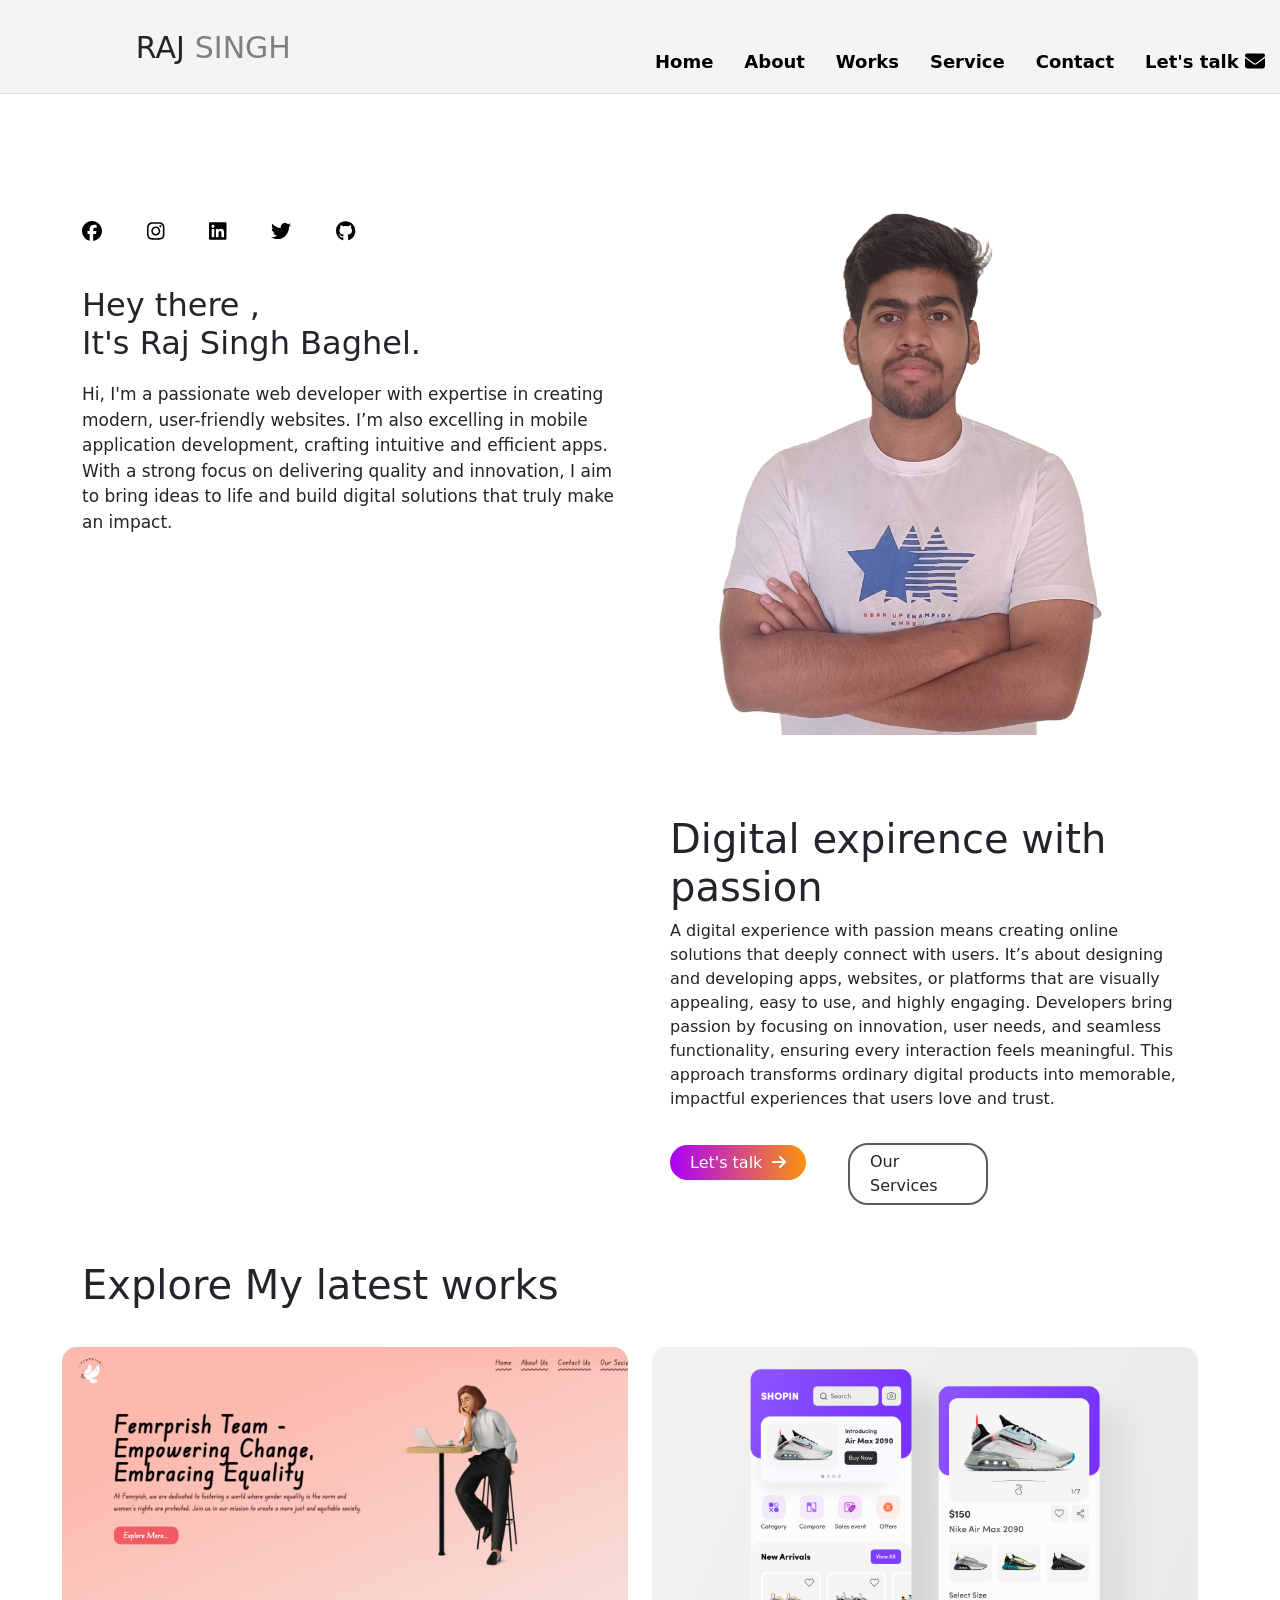
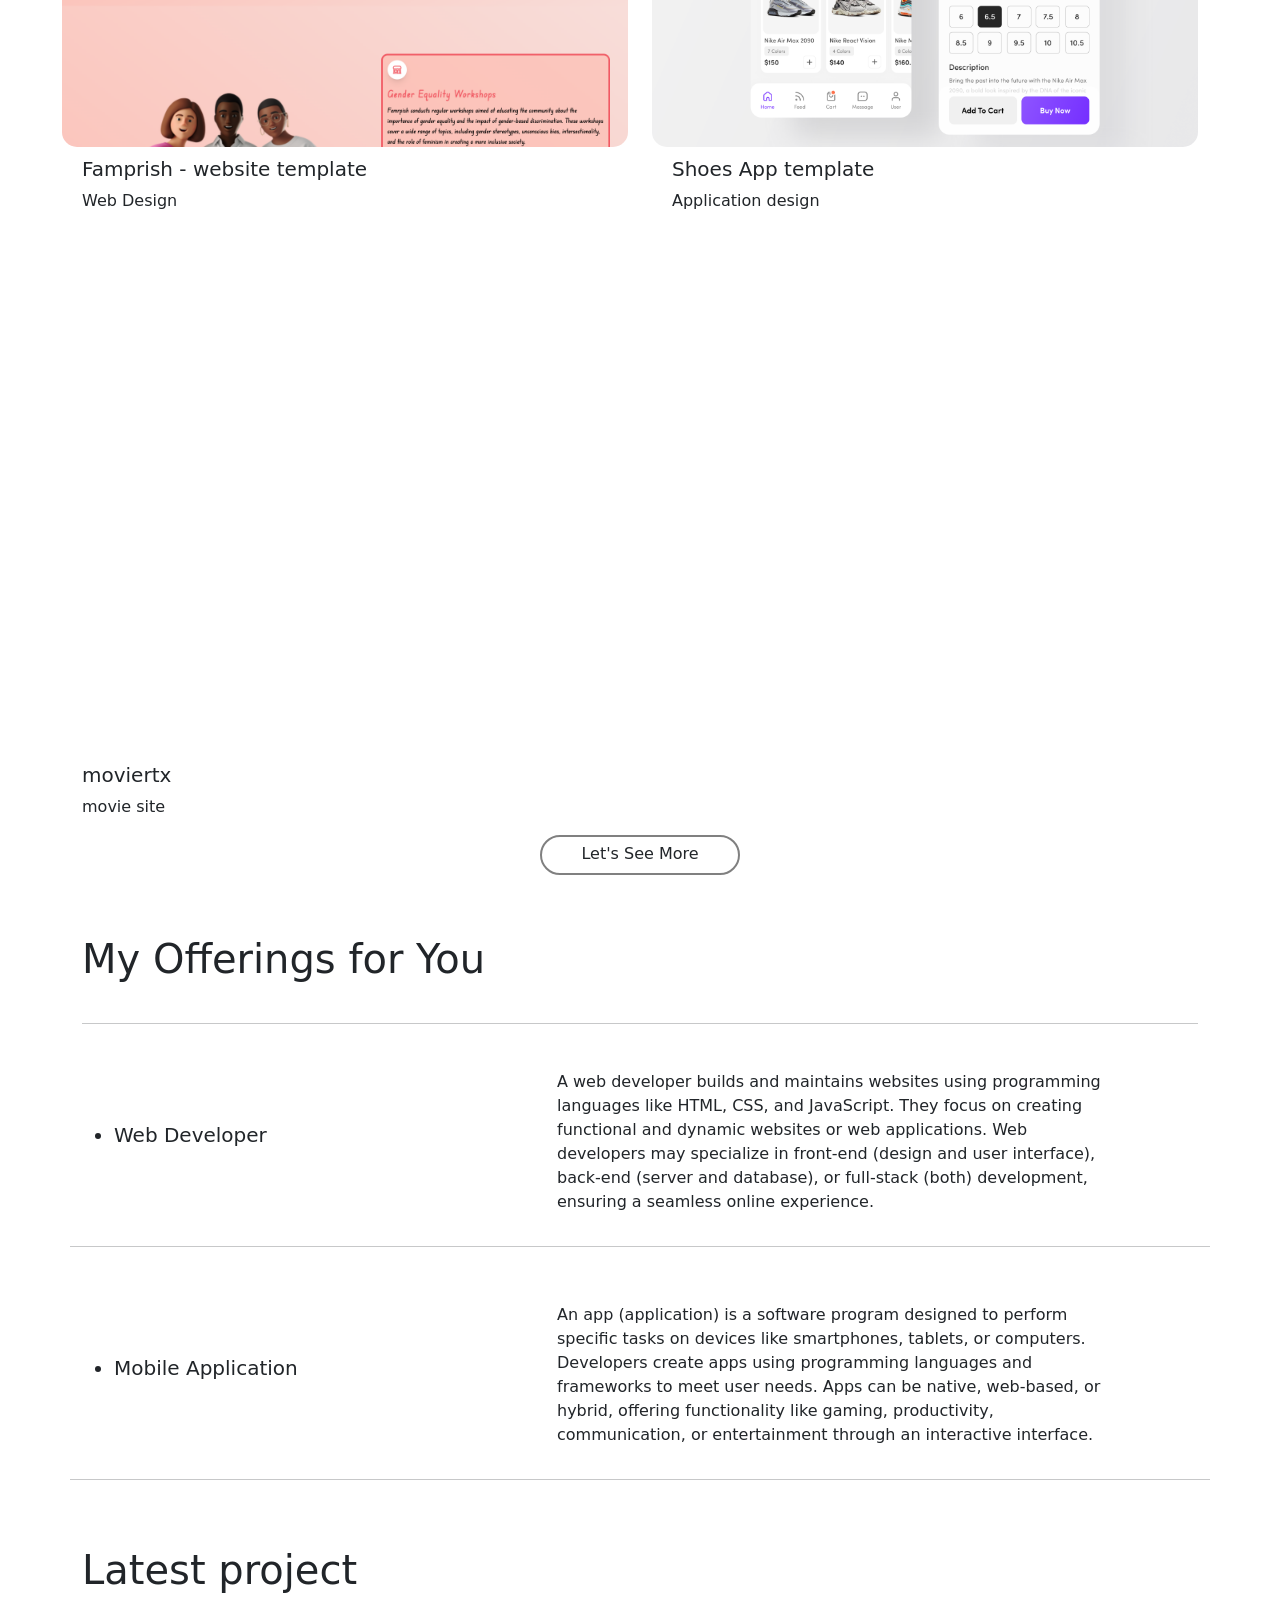
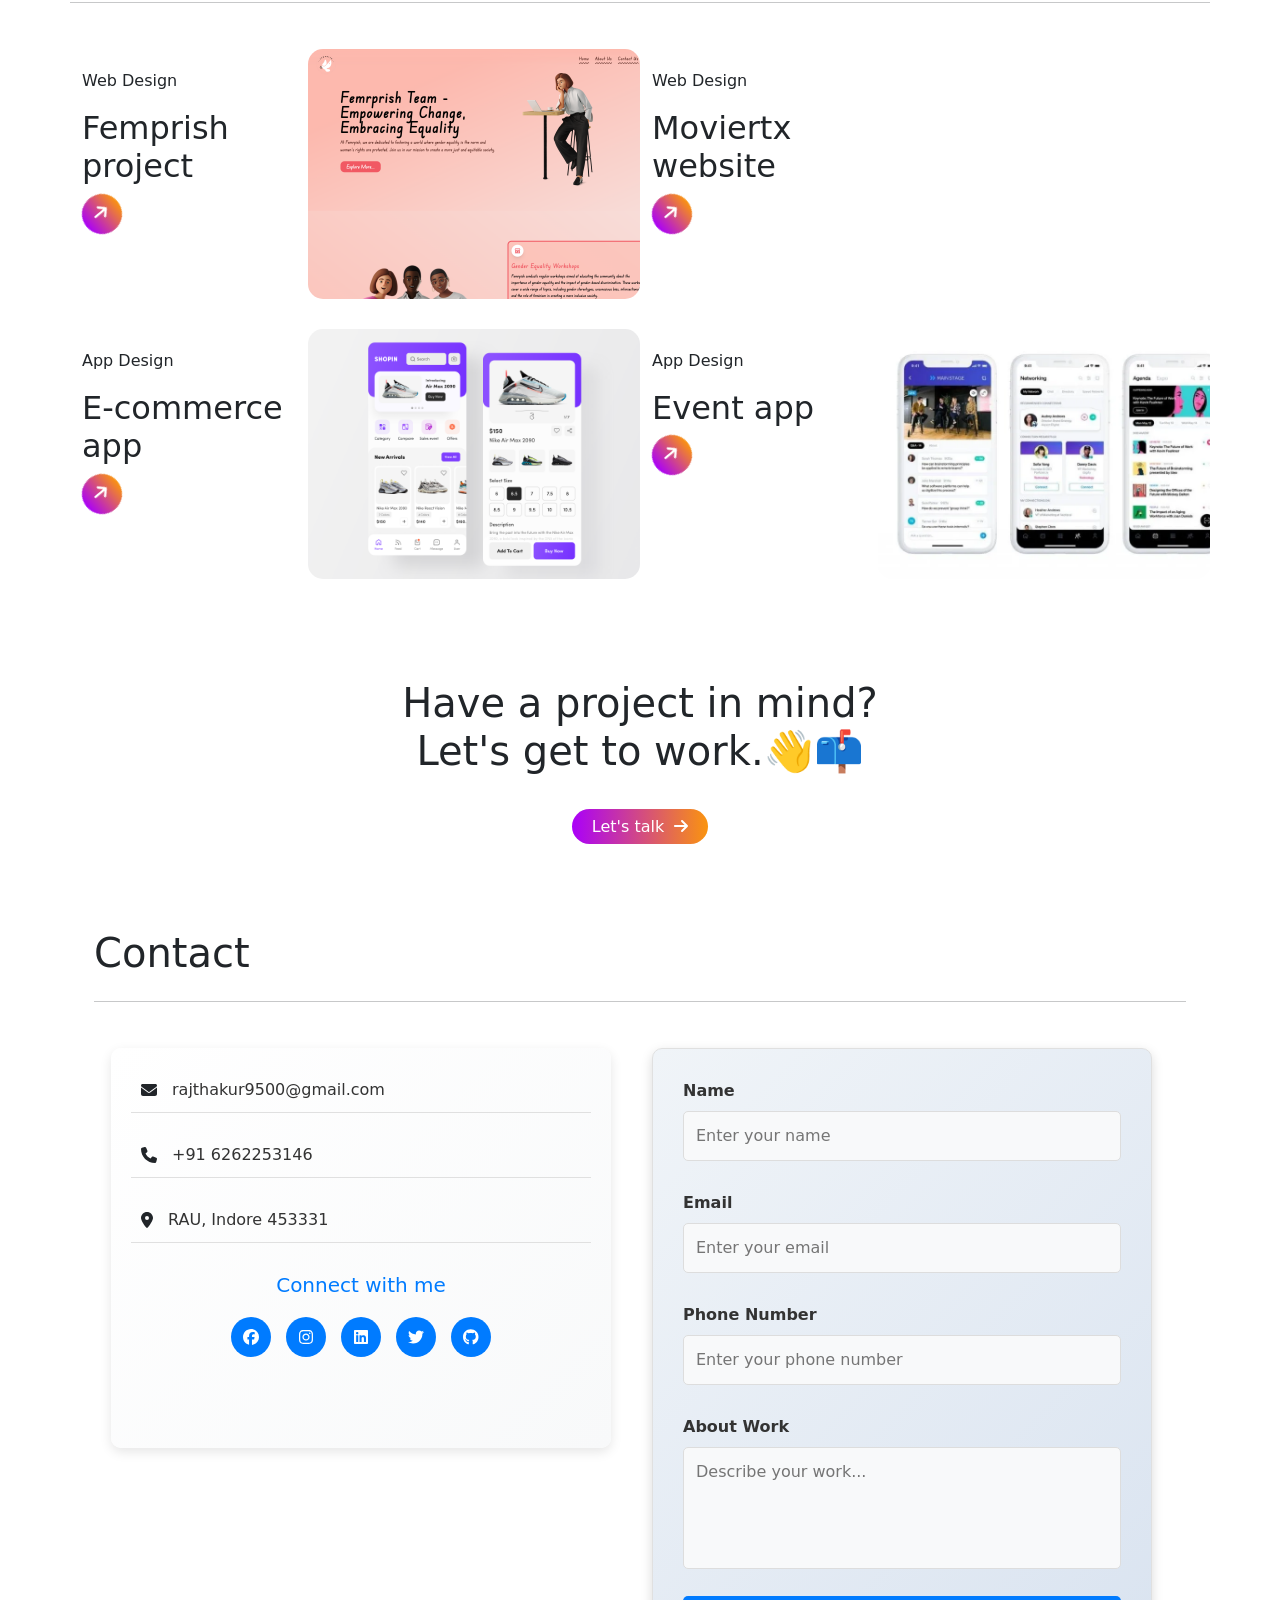
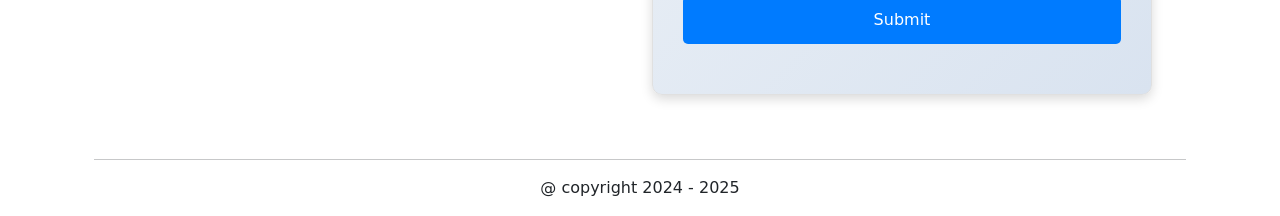
==== commit dd59983e: "by raj" ====
--- a/index.html
+++ b/index.html
@@ -79,7 +79,7 @@
 
 
                             </div>
-                            <div style="margin-top: 50px;" class="row">
+                      <!--       <div style="margin-top: 50px;" class="row">
                                 <div class="col-lg-4">
                                     <span class="btn_a">
                                         Say hello<i style="margin-left: 10px;" class="fa-solid fa-arrow-right"></i>
@@ -90,7 +90,7 @@
 
                                     <p class="btn_b">My Portfolio</p>
                                 </div>
-                            </div>
+                            </div> -->
 
                         </div>
                        <div class=" col-lg-6 circle">
@@ -175,6 +175,7 @@
                 <div style="margin-top: 60px; margin-bottom: 40px;">
                     <h1>My Offerings for You</h1>
                 </div>
+                <hr>
                 <div class="row of">
                     <div class="col-lg-5">
                         <ul>
@@ -214,10 +215,7 @@
                     <div class="col-10">
                         <h1>Latest project</h1>
                     </div>
-                    <div class="col-2 lt">
-                        <p>Let's See More</p>
-                    </div>
-
+                <hr>
 
                     <div class="col-lg-6">
                         <div class="row">
--- a/assets/css/style.css
+++ b/assets/css/style.css
@@ -1,4 +1,6 @@
-
+.sec_a{
+    padding: 5px;
+}
 .talk {
 
 
@@ -58,6 +60,7 @@
         margin-top:0px;
      height:80px;
         position: fixed;
+        padding-left: 20px;
     }
 
     .nav-menu {
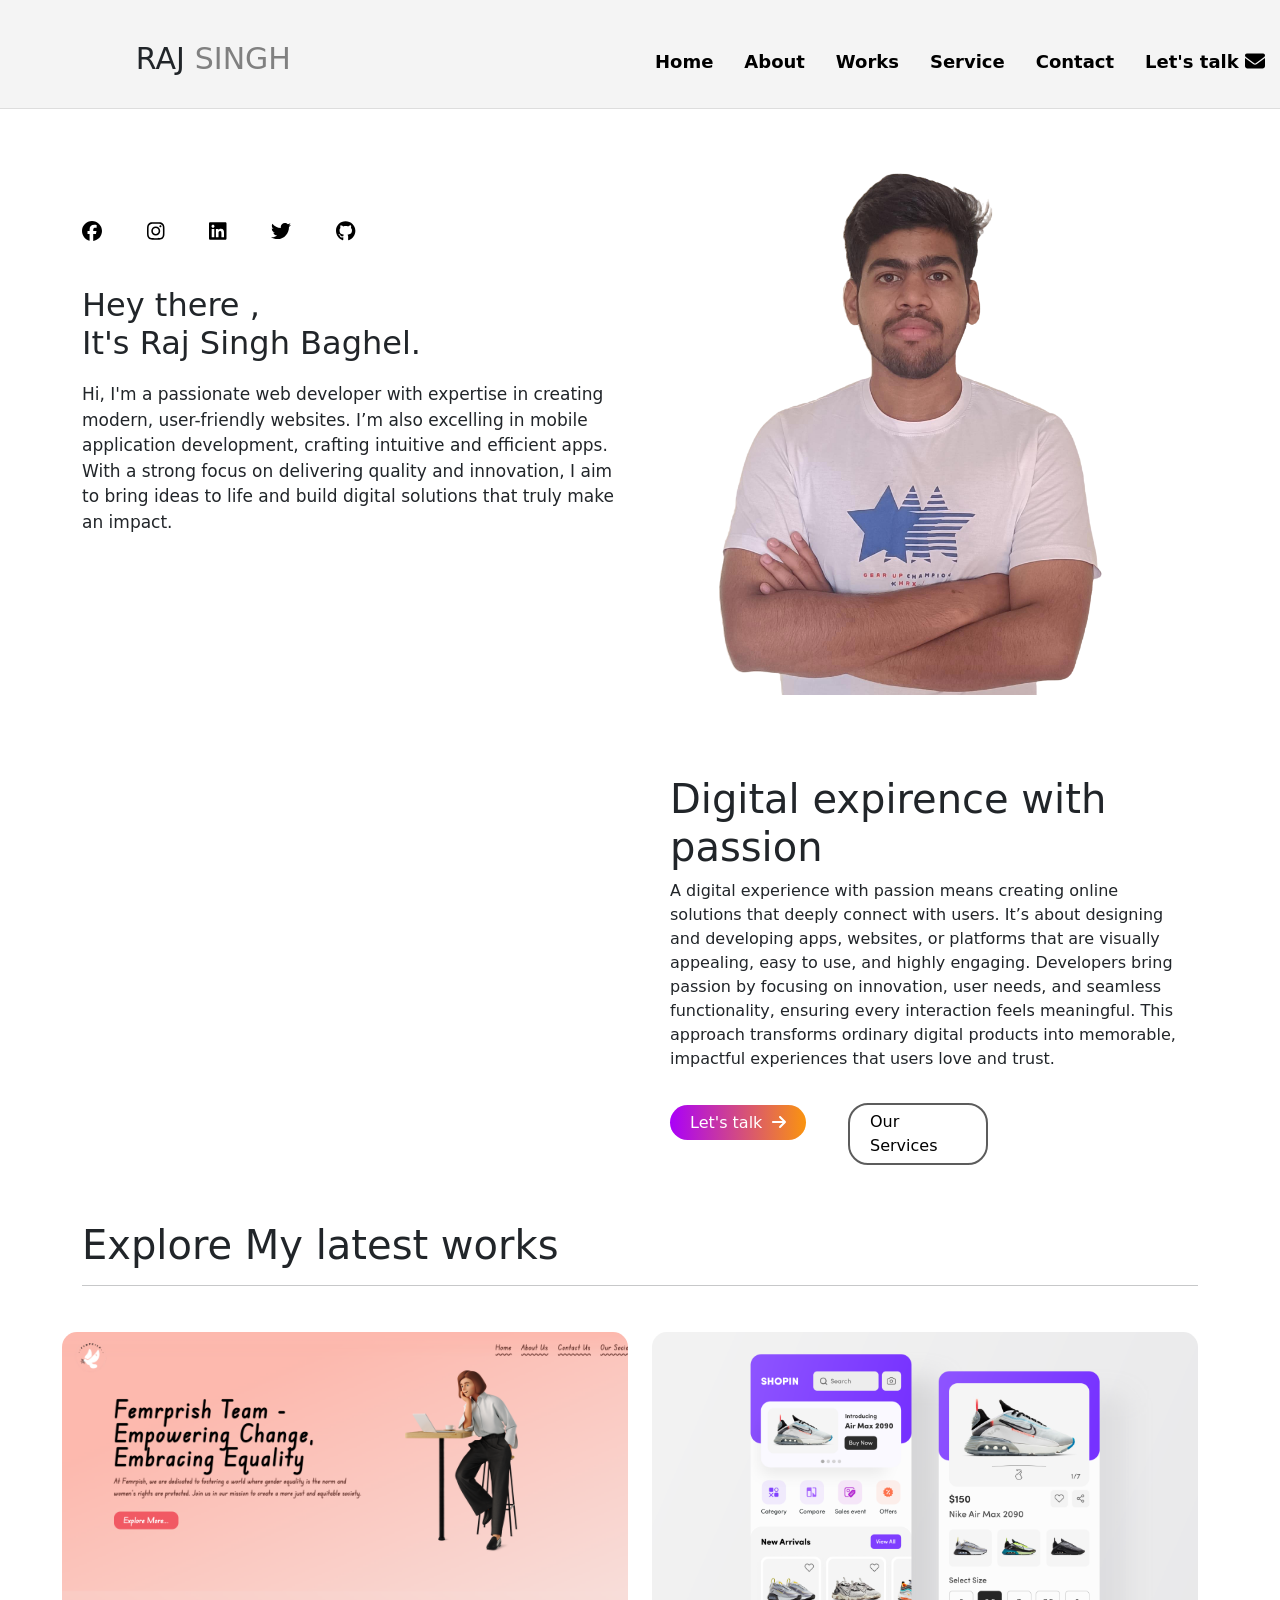
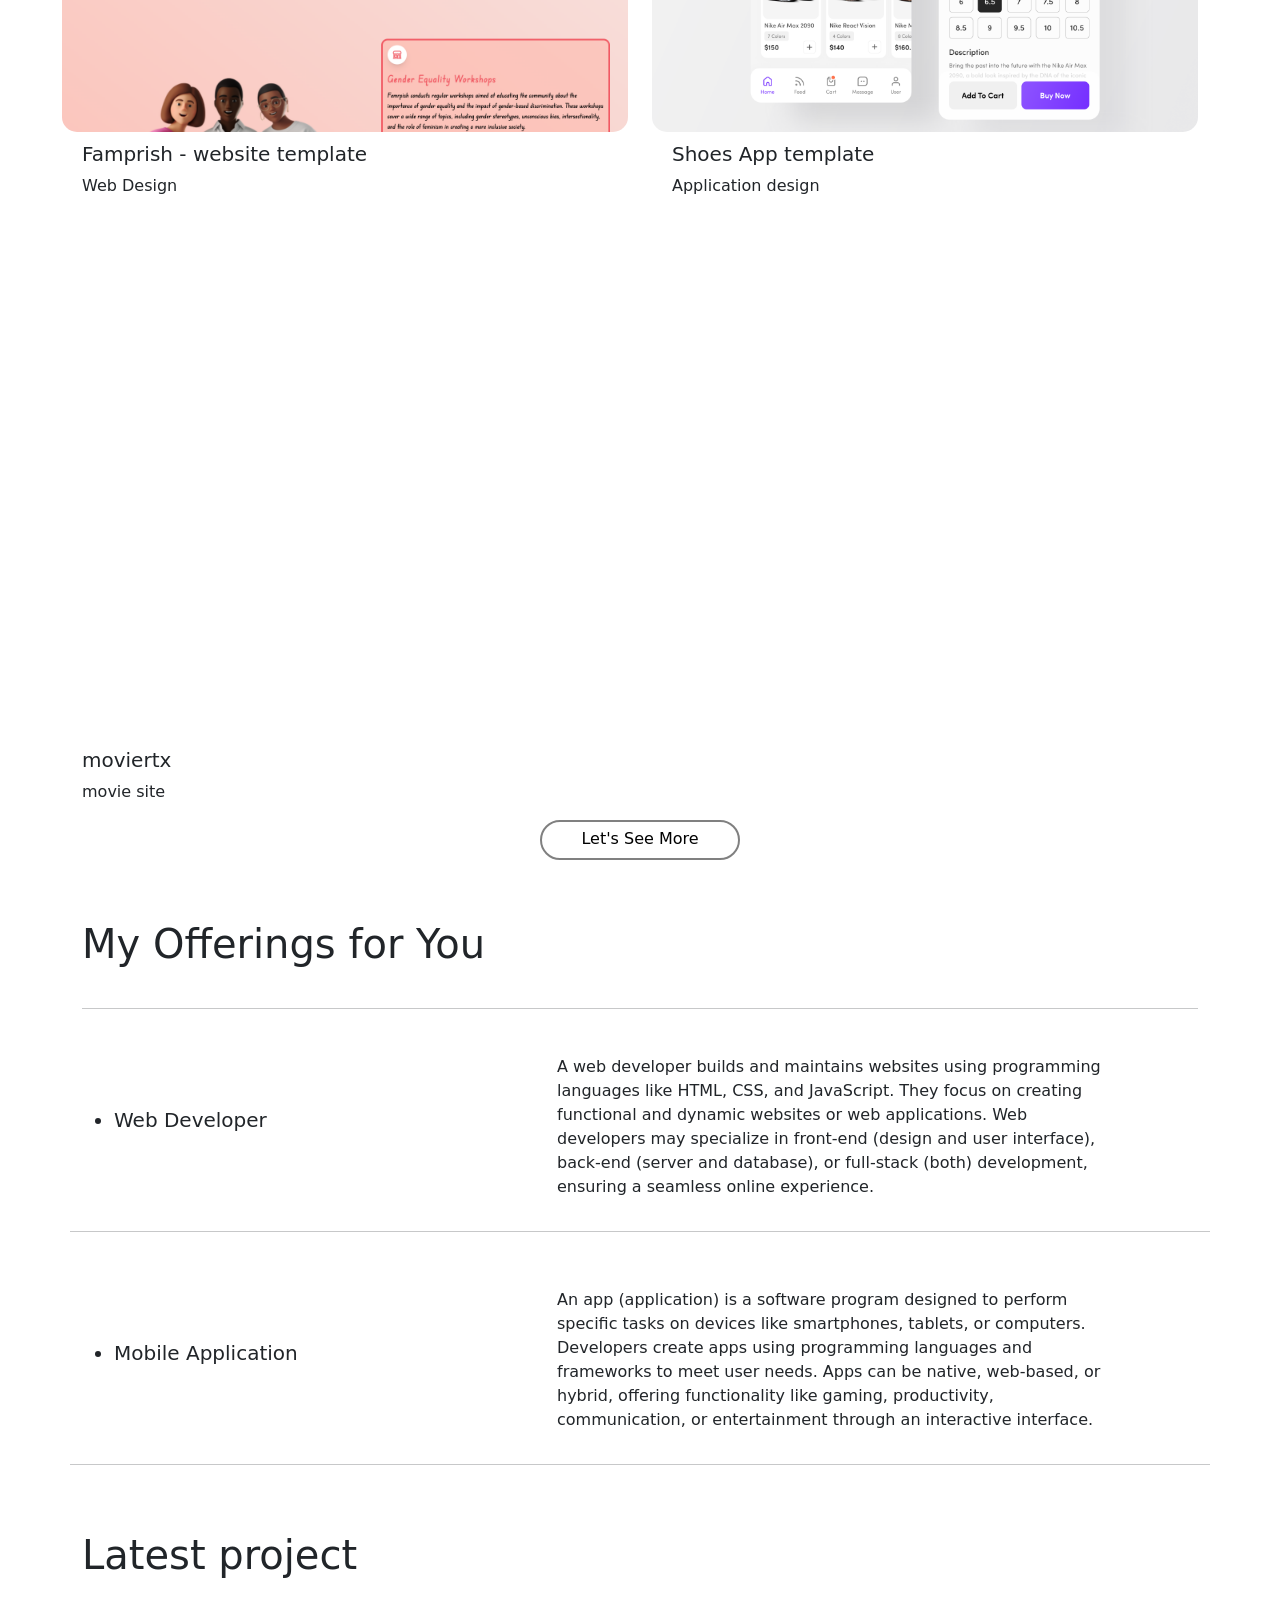
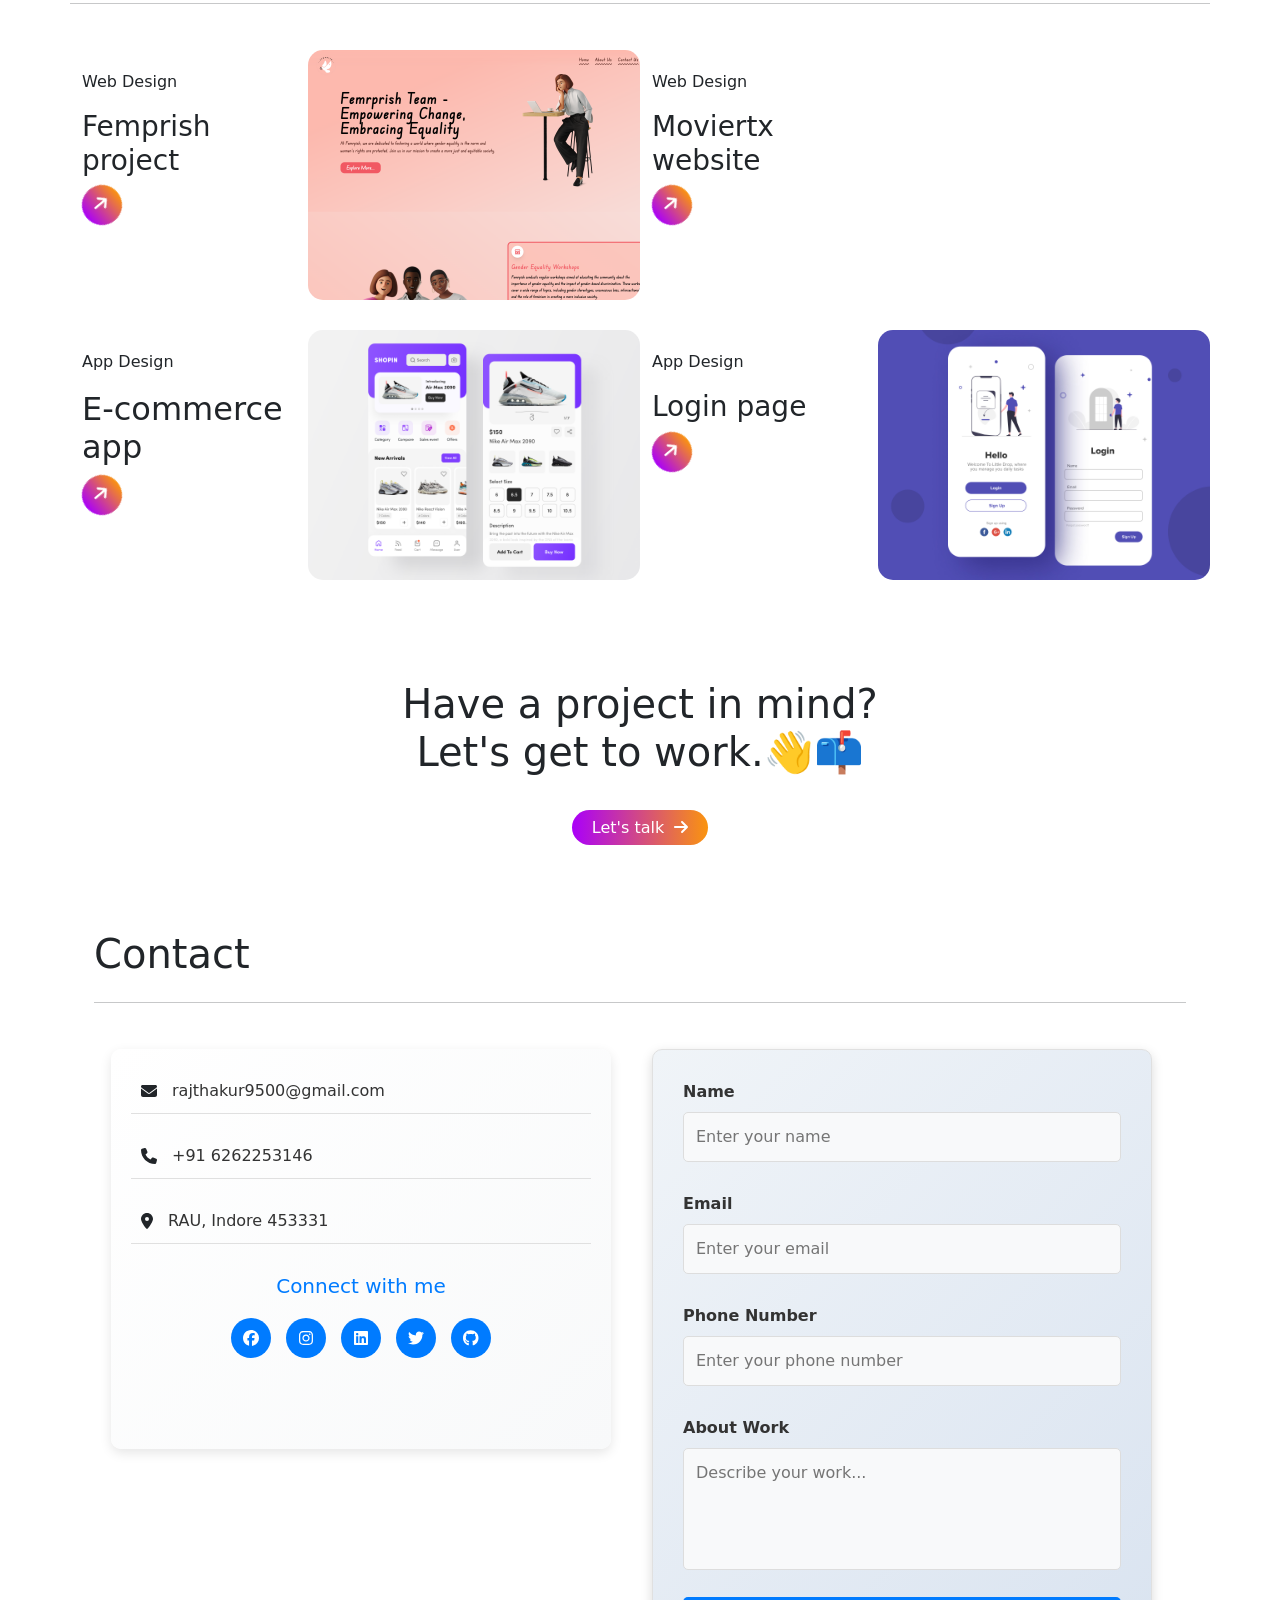
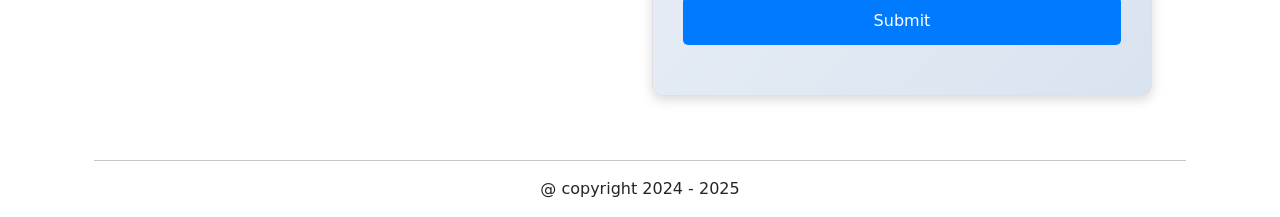
==== commit 24a06a3c: "by raj" ====
--- a/index.html
+++ b/index.html
@@ -18,7 +18,7 @@
 
       <nav class="navbar">
         <div class="col-4 c1">
-            <div class="col" style="display: flex; align-items: center; justify-content: center;margin-top: 10px;">
+            <div class="col" style="display: flex; align-items: center; justify-content: center;margin-top: 17px;">
                 <h1>RAJ</h1>
                 <h1 style="margin-left: 10px; color: gray;">SINGH</h1>
             </div>
@@ -26,7 +26,7 @@
         <div class="col-2 hamburger-menu" onclick="toggleMenu()">
             <i style="font-size: 25px;" class="fa fa-bars"></i>
         </div>
-        <div class="col-lg-6 nav-menu">
+        <div style="margin-bottom: 15px;" class="col-lg-6 nav-menu">
             <a href="#home">Home</a>
             <a href="#about">About</a>
             <a href="#works">Works</a>
@@ -118,11 +118,11 @@
                         <div style="margin-top: 40px;" class="row">
                             <div class="col-lg-4">
                                 <span class="btn_a">
-                                    Let's talk<i style="margin-left: 10px;" class="fa-solid fa-arrow-right"></i>
+                                    <a style="text-decoration: none;color: #fff;" href="mailto:rajthakur9500@gmail.com"> Let's talk<i style="margin-left: 10px; color: #fff;" class="fa-solid fa-arrow-right"></i></a>
                                 </span>
                             </div>
                             <div class="col-lg-4">
-                                <p class="btn_b">Our Services</p>
+                              <a style="text-decoration: none;color:black;" href="https://github.com/Rajsingh9500">  <p class="btn_b">Our Services</p></a>
                             </div>
                         </div>
                     </div>
@@ -132,6 +132,7 @@
 
             <div class="col-lg-12 pr">
                 <h1>Explore My latest works</h1>
+                <hr>
                 <div class="row">
                     <div class="col-lg-6">
                         <div class="pr-img1"></div>
@@ -165,7 +166,8 @@
                     </div>
 
                     <div class="col-lg-12 cola ">
-                        <p>Let's See More</p>
+                        <a style="text-decoration: none;color:black;" href="https://github.com/Rajsingh9500">   <p>Let's See More</p></a>
+                       
                     </div>
 
                 </div>
@@ -212,7 +214,7 @@
             </div>
             <div class="col-lg-12 ltpr">
                 <div id="works" class="row">
-                    <div class="col-10">
+                    <div class="col-10 mb-3">
                         <h1>Latest project</h1>
                     </div>
                 <hr>
@@ -221,10 +223,12 @@
                         <div class="row">
                             <div class="col-5 lt-txt">
                                 <p>Web Design</p>
-                            <h2>Femprish project</h2>
+                            <h3>Femprish project</h3>
                          
                                     <div class="cir">
+                                       <a href="https://github.com/Rajsingh9500/Femprish-web">
                                         <i id="crd"  class="fa-solid fa-arrow-right"></i>
+                                       </a>
                                     </div>
                             </div>
                             <div class="col-7  lt-img1"></div>
@@ -234,35 +238,42 @@
                         <div class="row">
                             <div class="col-5 lt-txt">
                                 <p>Web Design</p>
-                                <h2>Moviertx website</h2>
+                                <h3>Moviertx website</h3>
                                 <div class="cir">
-                                    <i id="crd"  class="fa-solid fa-arrow-right"></i>
+                                    <a href="https://moviertx.fun">
+                                        <i id="crd"  class="fa-solid fa-arrow-right"></i>
+                                       </a>
                                 </div>
                             </div>
                             <div class="col-7  lt-img2"></div>
                         </div>
                     </div>
+               
                     <div class="col-lg-6">
                         <div class="row">
-                            <div class="col-lg-5 lt-txt">
+                            <div class="col-5 lt-txt">
                                 <p>App Design</p>
                                 <h2>E-commerce app</h2>
                                 <div class="cir">
-                                    <i id="crd"  class="fa-solid fa-arrow-right"></i>
+                                    <a href="https://github.com/Rajsingh9500/Shopping_app">
+                                        <i id="crd"  class="fa-solid fa-arrow-right"></i>
+                                       </a>
                                 </div>
                             </div>
-                            <div class="col-lg-7  lt-img3"></div>
+                            <div class="col-7 lt-img3"></div>
                         </div>
                     </div>
                     <div class="col-lg-6">
                         <div class="row">
                             <div class="col-5 lt-txt">
                                 <p>App Design</p>
-                                <h2>
-                                    Event app
-                                </h2>
+                                <h3>
+                                Login page
+                                </h3>
                                 <div class="cir">
-                                    <i id="crd" class="fa-solid fa-arrow-right"></i>
+                                    <a href="https://github.com/Rajsingh9500/loginnew">
+                                        <i id="crd"  class="fa-solid fa-arrow-right"></i>
+                                       </a>
                                 </div>
                             </div>
                             <div class="col-7 lt-img4"></div>
@@ -289,64 +300,7 @@
                 <h1 class="mt-4 mb-4">Contact  </h1>  
                 <hr>   
         </div>
-        <!-- <div class="col-lg-7">
-           
-            <div class="row">
-                <div class="col-lg-12 inf">
-                    <div class="row">
-                <div class="col-4 data">
-                    <i class="fa fa-envelope"></i>
-                </div>
-                <div class="col-6">
-                    <p>rajthakur9500@gmail.com</p>
-                </div>
-                
-</div>
-            </div>
-            <div class="col-lg-12 inf">
-                <div class="row">
-                <div class="col-4 data">
-<i class="fa fa-phone"></i>
-                </div>
-                <div class="col-6">
-                    <p>+91 6262253146</p>
-                </div>
-            </div>
-            </div>
-            <div class="col-lg-12 inf">
-                <div class="row">
-                <div class="col-4 data">
-                    <i class="fa fa-location-dot">
-                       
-                    </i>
-                </div>
-                <div class="col-6">
-                    <p>rau indore 453331</p>
-                </div>
-            </div>
-               
-            </div>
-            </div>
-           
-            <div style="text-align: center;" class="connect">
-                <h3>connect with </h3>
-            </div>
-            <div class="col  logo mt-5">
-                <a href="https://www.facebook.com/Rajsinghbaghel003/"><div ><i class="fab fa-facebook"></i></div></a>
-                    <a href="https://www.instagram.com/raj_baghel_003/">
-                        <div ><i class="fab fa-instagram"></i></div>
-                    </a>
-                    <a href="https://www.linkedin.com/in/rajsinghbaghel9500/">
-                        <div ><i class="fab fa-linkedin"></i></div>
-                    </a>
-                   <a href="https://x.com/RajSing70671135">
-                    <div ><i class="fab fa-twitter"></i></div>
-                   </a>
-              
-                <a href="https://github.com/Rajsingh9500">
-                    <div class=""><i class="fab fa-github"></i></div>
-                </a>
-            </div> -->
+      
             <div class="col-lg-6">
                 <div class="contact-info">
                 <div class="info-item">
--- a/assets/css/style.css
+++ b/assets/css/style.css
@@ -92,7 +92,7 @@
         -webkit-background-clip: text;
       
     } */
-   
+  
 }
 
     .row2 {
@@ -157,7 +157,7 @@
   justify-content: center;
       background-size: cover;
       align-items: center;
-       margin-top: 50px;
+       margin-top: 10px;
   }
   
   .info {
@@ -352,7 +352,7 @@
   }
   
   .lt-img4 {
-      background: url(../img/event.png);
+      background: url(../img/login.jpg);
       height: 250px;
    
       border-radius: 15px;
